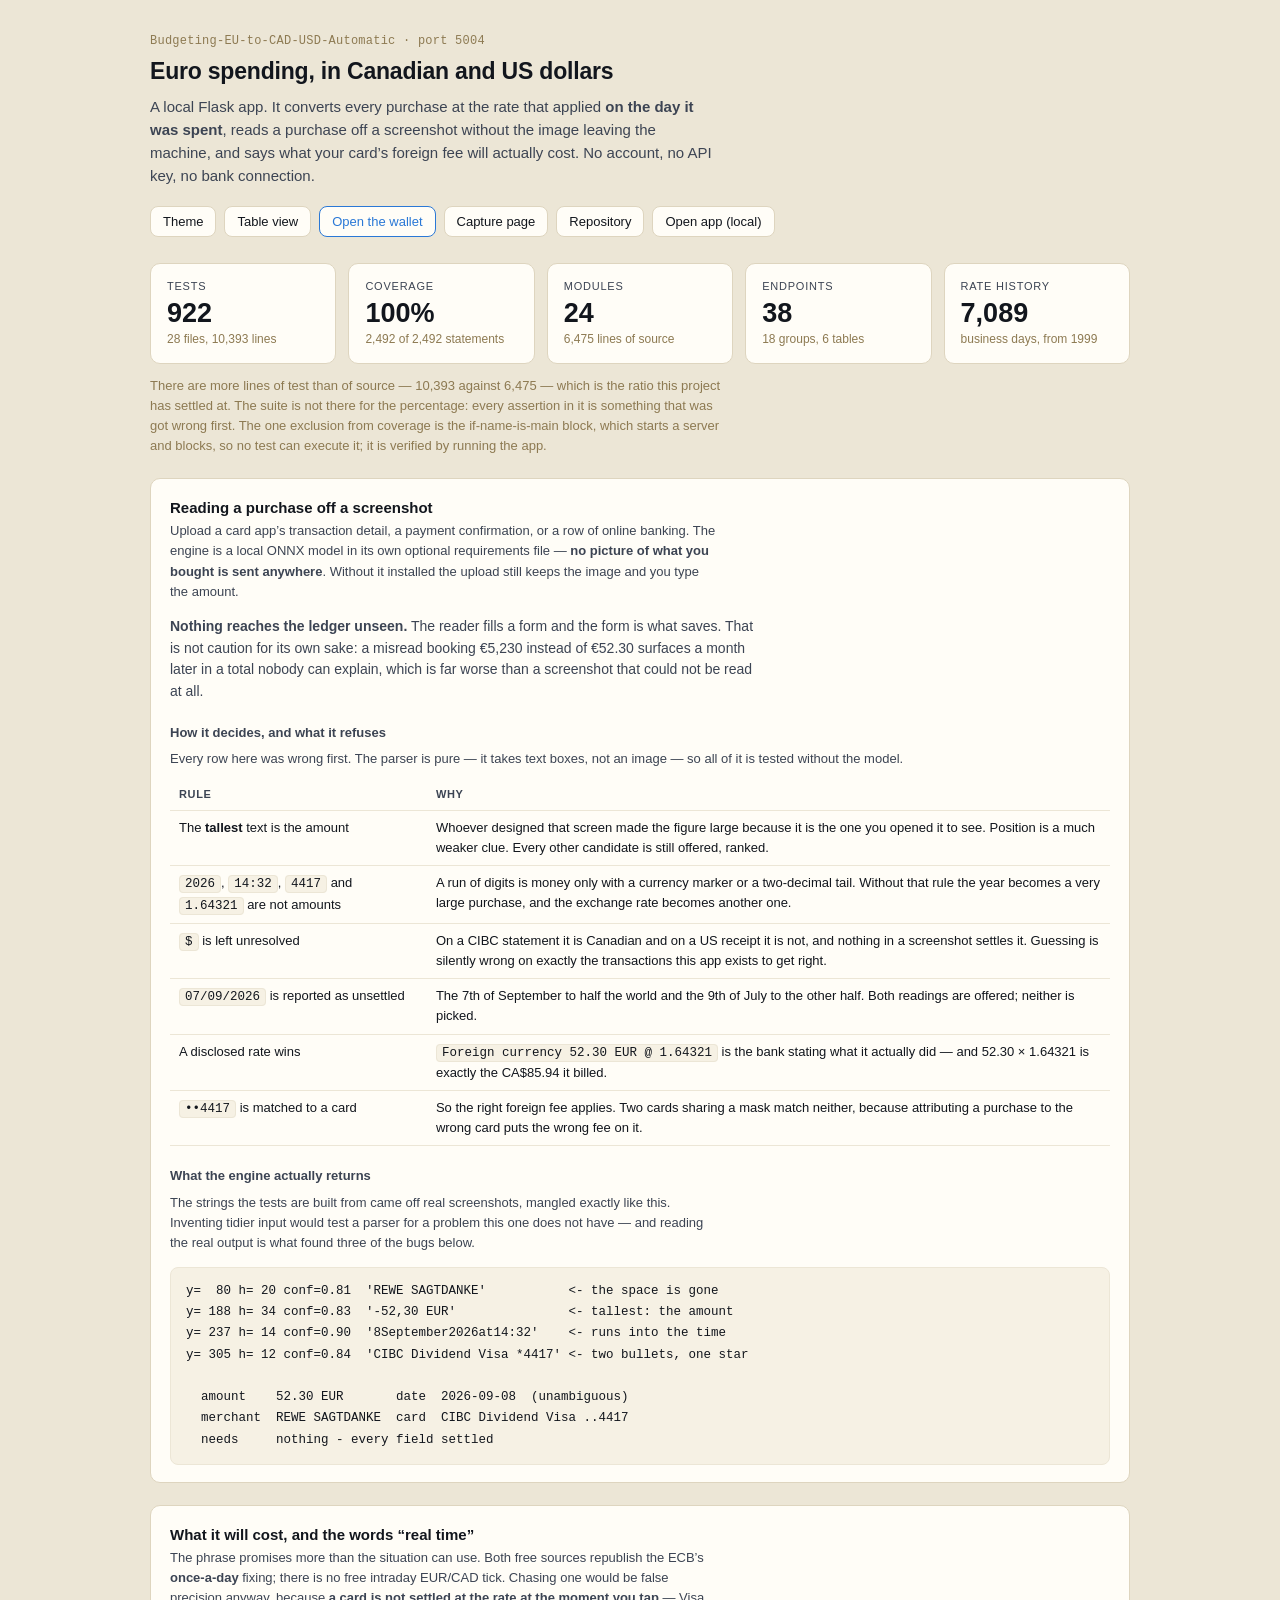
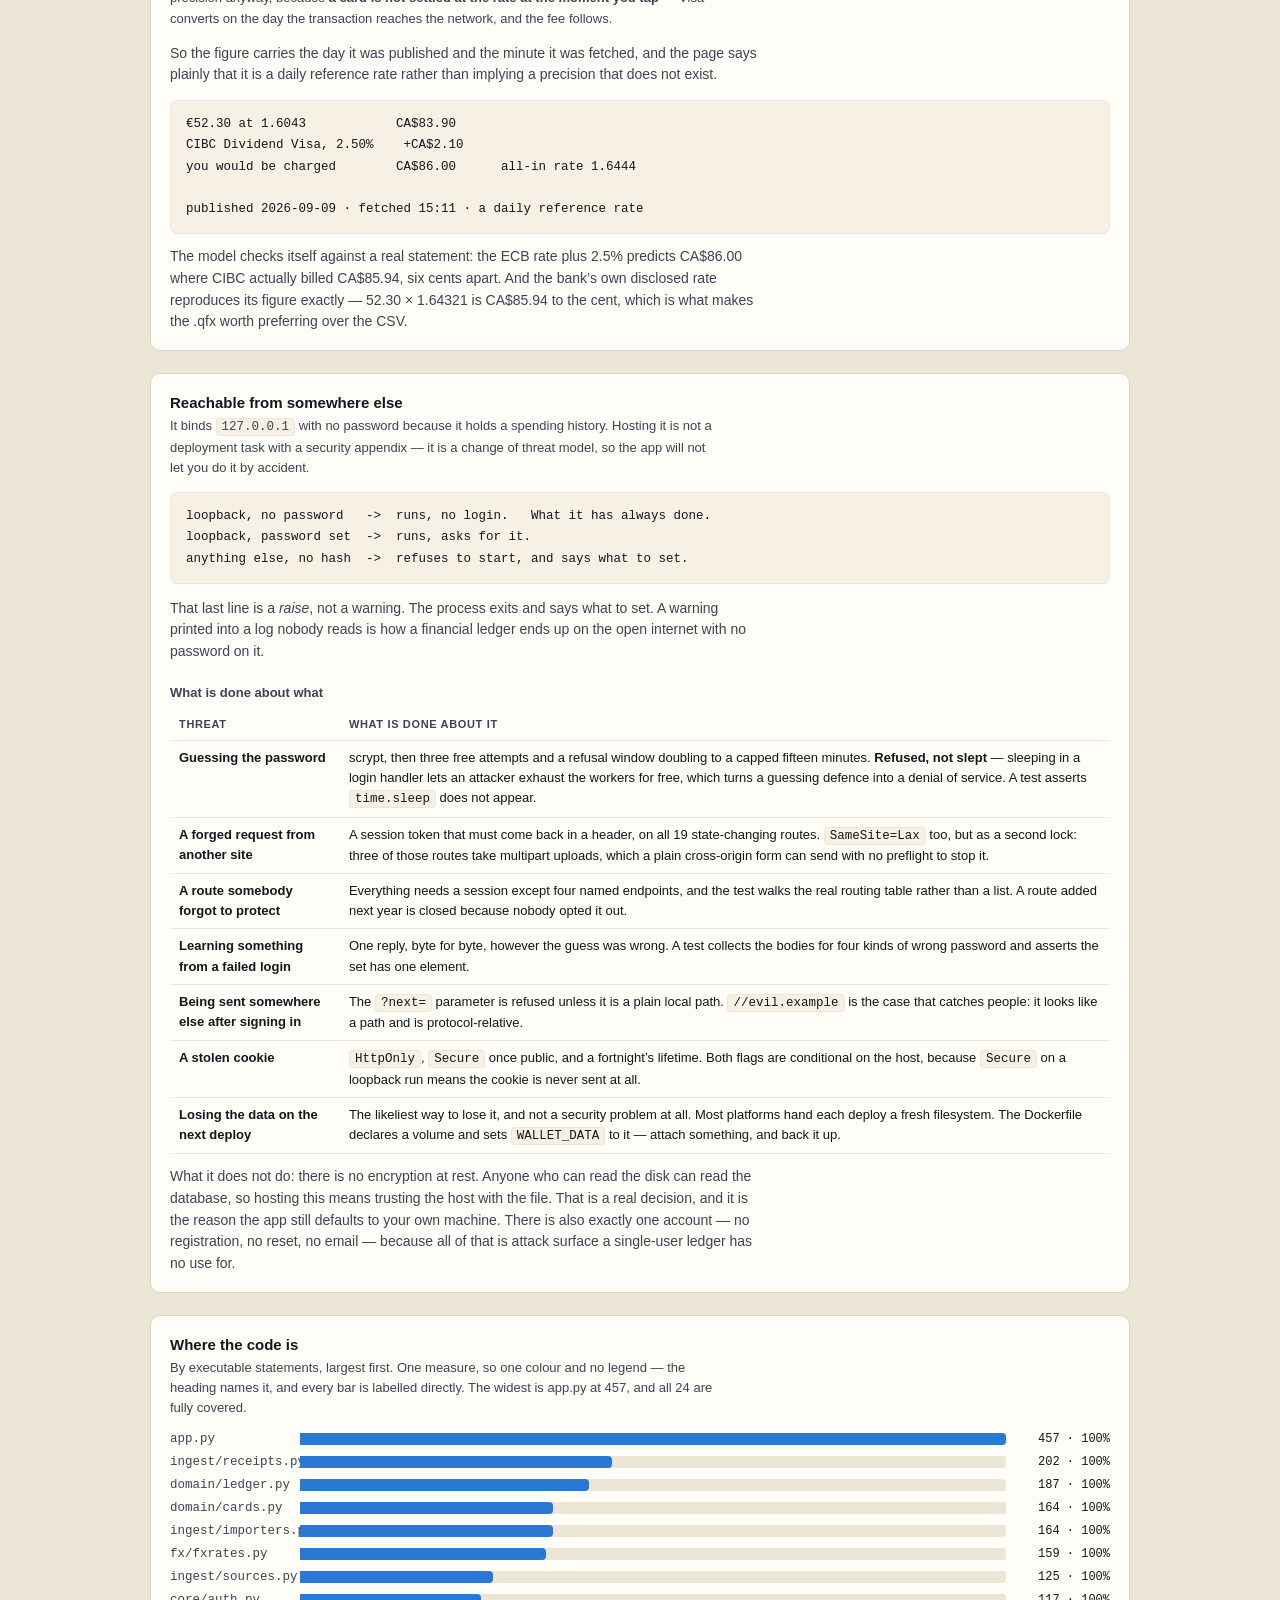
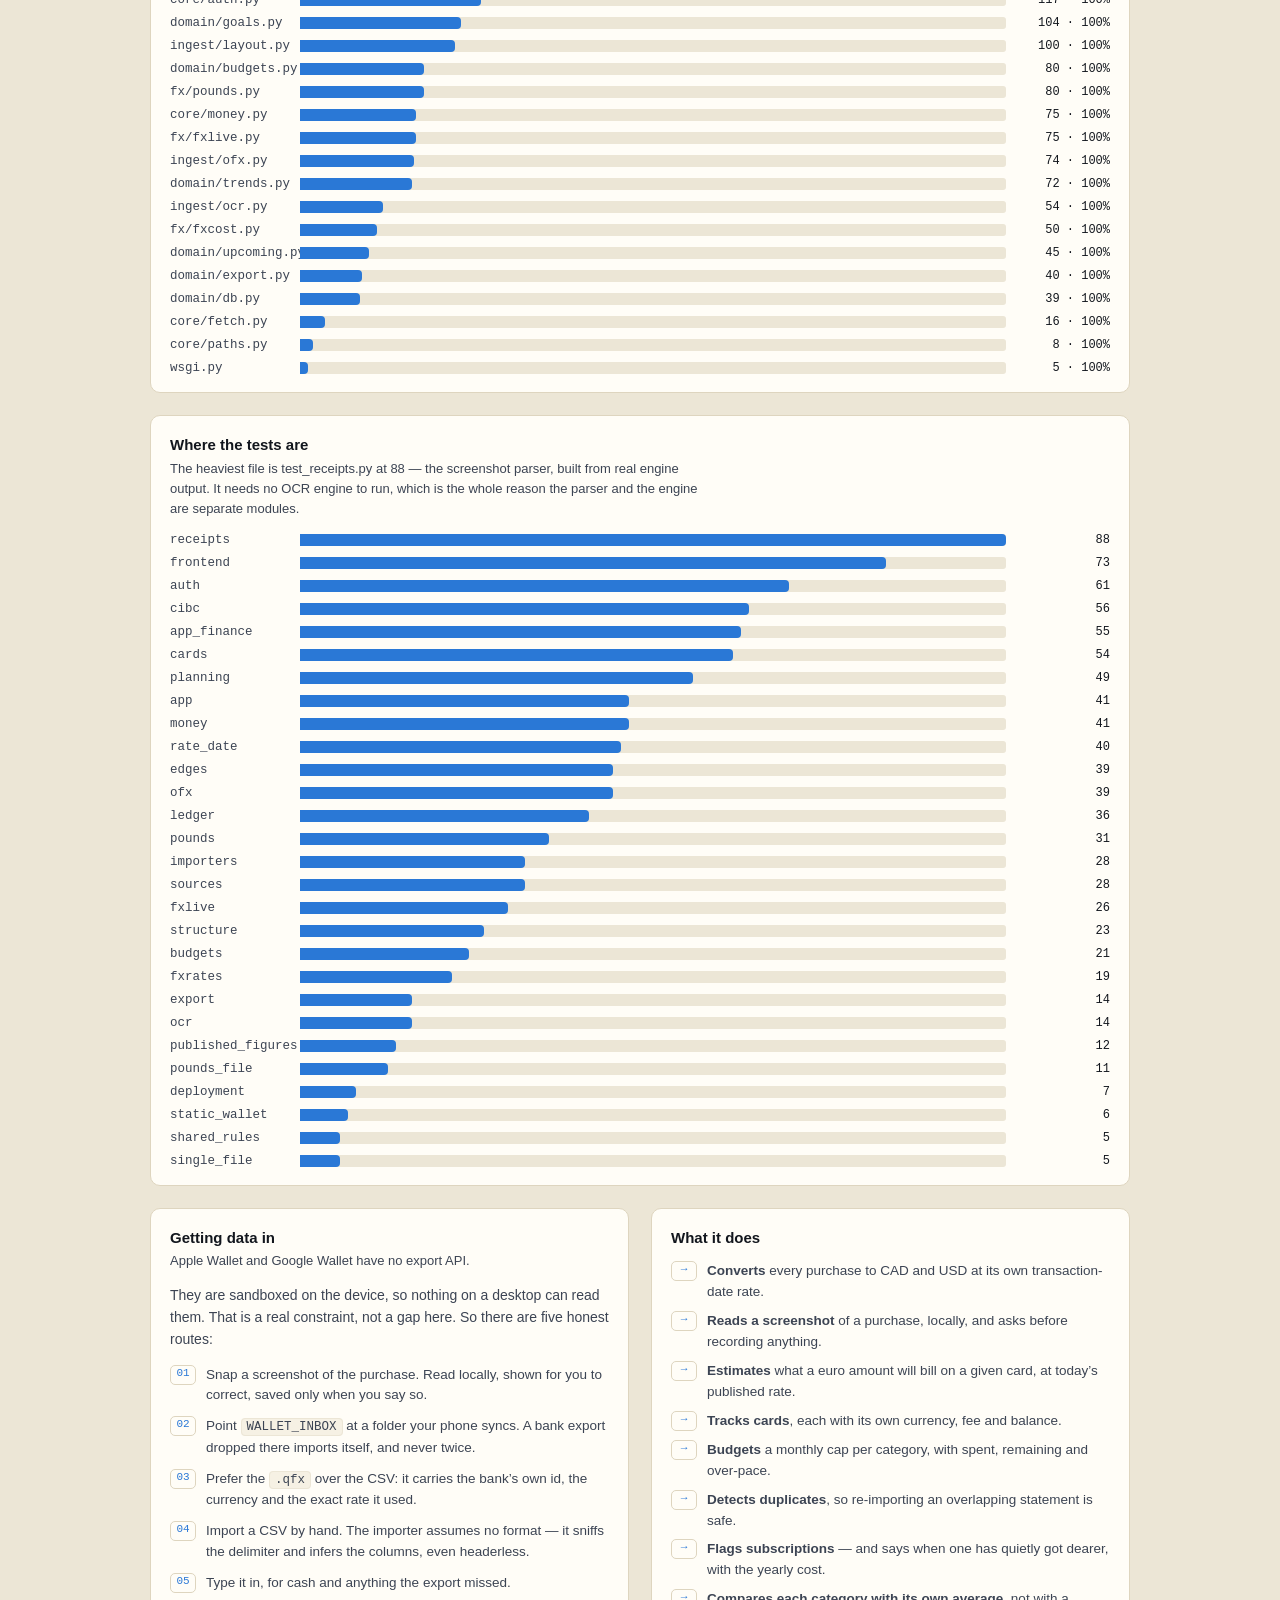
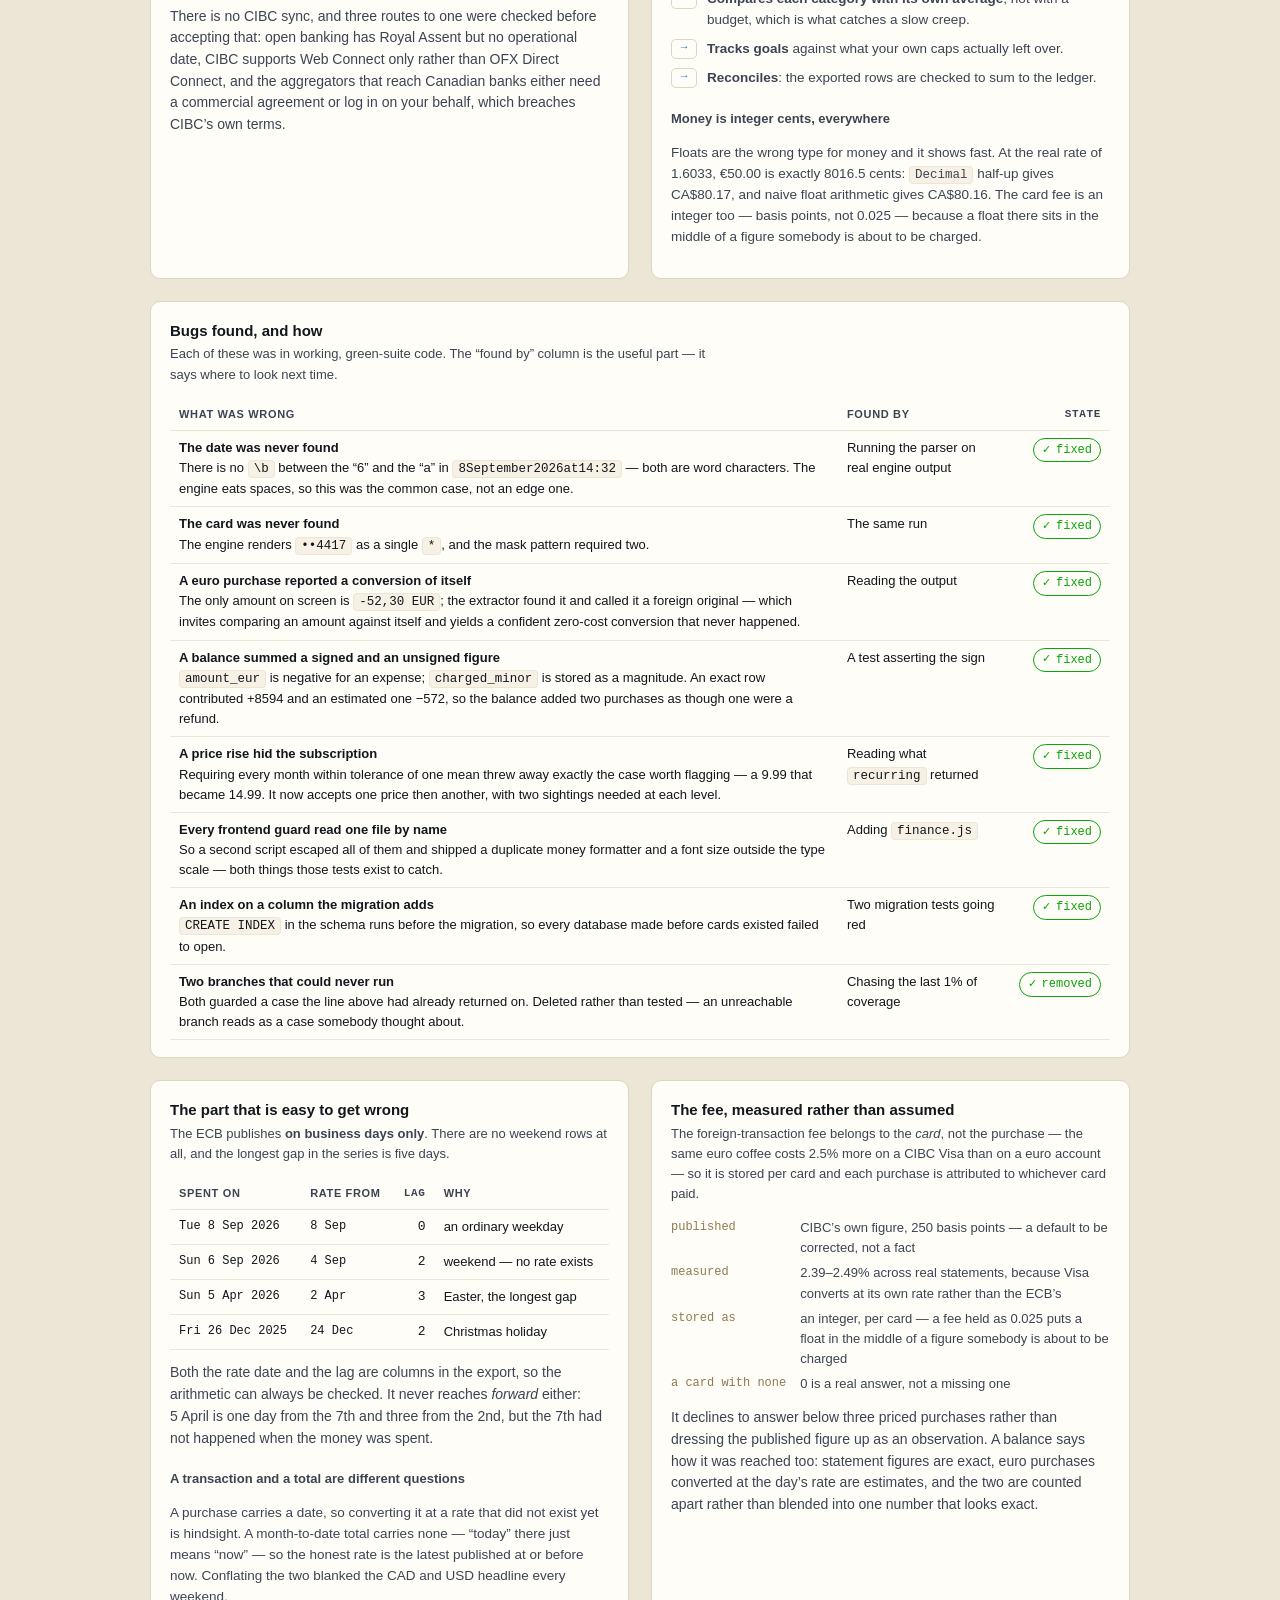
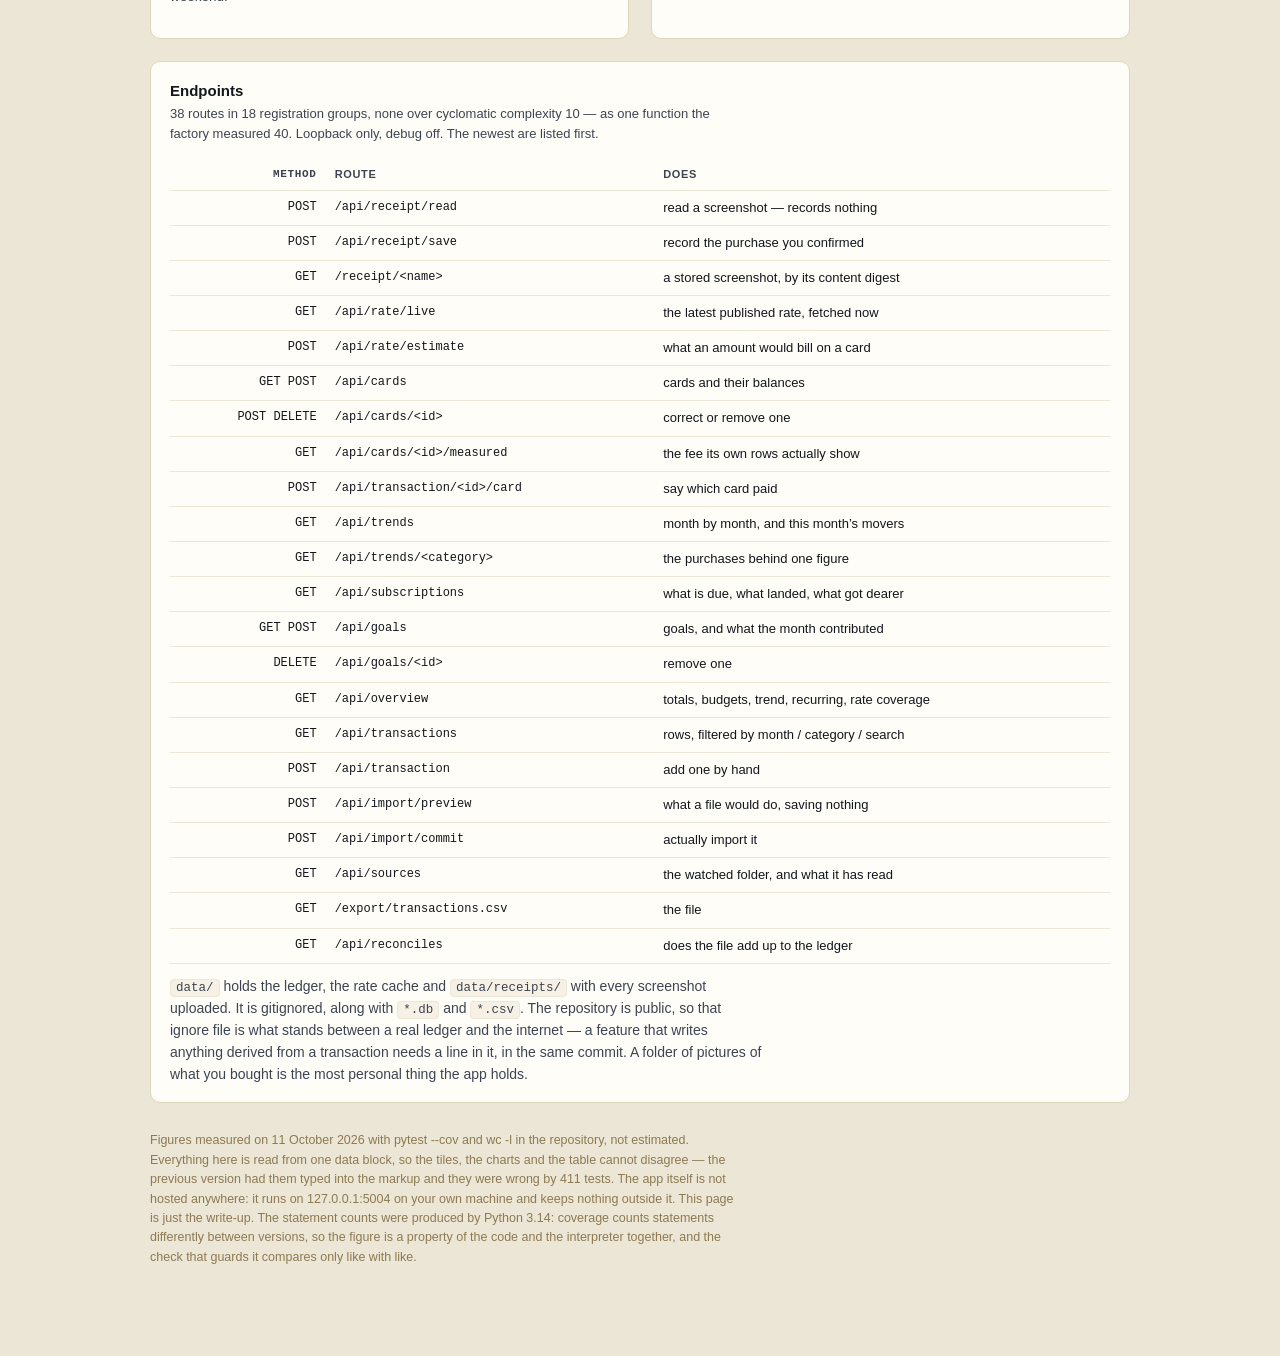
==== docs/index.html @ b5b906cc "review: ledger rate_note else instead of an unreachable elif; share the ECB zip helper A failed conv" ====
<!DOCTYPE html>
<html lang="en">
<head>
<meta charset="utf-8">
<meta name="viewport" content="width=device-width, initial-scale=1">
<title>Wallet — euro spending in CAD and USD — overview</title>
<meta name="description" content="A local Flask app that converts euro spending at the rate that applied on the day it was spent, reads a purchase off a screenshot without the image leaving the machine, and measures what a card's foreign transaction fee actually costs.">
<meta property="og:title" content="Wallet — euro spending in Canadian and US dollars">
<!-- No count in here. A figure typed into a meta tag is one nothing on the
     page derives, so it is the first thing to go stale -- this one named a
     test count the suite had passed twice over. -->
<meta property="og:description" content="Fully covered by tests. Reads a purchase off a screenshot locally, without the image leaving the machine, and never records one unseen.">
<meta property="og:type" content="website">
<style>
/* The warm surface this family of pages uses. The marks on top come from the
 * validated palette and were re-run against *this* surface, because contrast
 * only means anything against the colour the chart actually sits on:
 *
 *   series  #2a78d6  on #fffdf7   all five checks PASS (light)
 *   series  #3987e5  on #1a1a19   all five checks PASS (dark)
 *   good    #0ca30c  3.30:1
 *   warning #fab219  1.80:1  sub-3:1 BY DESIGN -> always icon + label
 *   crit    #d03b3b  4.72:1
 *
 * Run as a categorical set the status colours fail on #fab219, and are meant
 * to: status is not a categorical palette, and amber is legal only with a
 * glyph and a word beside it. Every use of it here has both.
 *
 * Dark is a selected set stepped for the dark surface, not an inversion. */
.viz-root {
  color-scheme: light;
  --plane:     #ece6d6;
  --surface:   #fffdf7;
  --ink:       #12161d;
  --ink-2:     #3c4453;
  --ink-muted: #8d7a52;
  --grid:      #ece6d6;
  --ring:      #ded5bf;
  --code-bg:   #f6f1e4;
  --series:    #2a78d6;
  --track:     #ece6d6;
  --good:      #0ca30c;
  --warning:   #fab219;
  --critical:  #d03b3b;
}
@media (prefers-color-scheme: dark) {
  :root:where(:not([data-theme="light"])) .viz-root {
    color-scheme: dark;
    --plane: #0d0d0d; --surface: #1a1a19;
    --ink: #ffffff; --ink-2: #c3c2b7; --ink-muted: #898781;
    --grid: #2c2c2a; --ring: #383835; --code-bg: #21201e;
    --series: #3987e5; --track: #2c2c2a;
  }
}
:root[data-theme="dark"] .viz-root {
  color-scheme: dark;
  --plane: #0d0d0d; --surface: #1a1a19;
  --ink: #ffffff; --ink-2: #c3c2b7; --ink-muted: #898781;
  --grid: #2c2c2a; --ring: #383835; --code-bg: #21201e;
  --series: #3987e5; --track: #2c2c2a;
}

* { box-sizing: border-box; }
html, body { margin: 0; }
.viz-root {
  --text: -apple-system, BlinkMacSystemFont, "Segoe UI", Helvetica, Arial, sans-serif;
  --mono: ui-monospace, SFMono-Regular, Menlo, monospace;
  padding: 34px 24px 44px;
  font: 15px/1.55 var(--text);
  background: var(--plane); color: var(--ink);
  min-height: 100vh;
}
main { max-width: 980px; margin: 0 auto; }

.crumb {
  margin: 0 0 6px; font: 400 12px var(--mono); color: var(--ink-muted);
  letter-spacing: .02em;
}
h1 { font-size: 23px; margin: 0 0 5px; letter-spacing: -0.2px; }
.lede { color: var(--ink-2); margin: 0; font-size: 15px; max-width: 68ch; }
.head { display: flex; justify-content: space-between; align-items: flex-start; gap: 18px; flex-wrap: wrap; }
.controls { display: flex; gap: 8px; flex-wrap: wrap; }
button, .btn {
  font: 400 13px var(--text); cursor: pointer; text-decoration: none;
  display: inline-block;
  background: var(--surface); color: var(--ink);
  border: 1px solid var(--ring); border-radius: 8px; padding: 7px 12px;
}
button:hover, .btn:hover { border-color: var(--ink-muted); }
button[aria-pressed="true"] { border-color: var(--series); color: var(--series); }
/* The one action here that works from this page. Border and text in the
   series colour rather than a filled block: that is the pairing the palette
   was validated for, and it is already this page's idiom for a button that
   is on. */
.btn.primary { border-color: var(--series); color: var(--series); }

/* ------------------------------------------------------------ stat tiles */
/* A bare stat tile is the one form that ships without a hover layer: there is
 * no plot to interrogate, just the figure and what it counts. */
.tiles { display: grid; grid-template-columns: repeat(auto-fit, minmax(156px, 1fr)); gap: 12px; margin: 26px 0 10px; }
.tile { background: var(--surface); border: 1px solid var(--ring); border-radius: 10px; padding: 14px 16px; }
.tile .k { display: block; color: var(--ink-2); font-size: 11px; text-transform: uppercase; letter-spacing: .07em; }
.tile .v { display: block; margin-top: 3px; font: 600 27px/1.12 var(--text); font-variant-numeric: tabular-nums; }
.tile .n { display: block; margin-top: 2px; color: var(--ink-muted); font-size: 12px; }

.note { color: var(--ink-muted); font-size: 13px; max-width: 80ch; margin: 12px 0 0; }

/* ---------------------------------------------------------------- panels */
.panel { background: var(--surface); border: 1px solid var(--ring); border-radius: 10px; padding: 17px 19px; margin-top: 22px; }
.panel h2 { margin: 0 0 2px; font-size: 15px; }
.panel h3 { margin: 20px 0 6px; font-size: 13px; color: var(--ink-2); }
.panel .sub { margin: 0 0 14px; color: var(--ink-2); font-size: 13px; max-width: 76ch; }
.panel p { font-size: 14px; color: var(--ink-2); max-width: 76ch; }
.split { display: grid; grid-template-columns: repeat(auto-fit, minmax(330px, 1fr)); gap: 22px; }

/* Thin marks on a recessive track, 4px rounding on the data end only so the
 * mark stays anchored flat to the baseline it grows from. */
.bars { display: grid; gap: 9px; }
.bar { display: grid; grid-template-columns: 118px 1fr 92px; gap: 12px; align-items: center; }
.bar .lab { font: 400 12.5px var(--mono); color: var(--ink-2); }
.bar .rail { position: relative; height: 12px; background: var(--track); border-radius: 3px; }
.bar .fill { position: absolute; inset: 0 auto 0 0; background: var(--series); border-radius: 0 4px 4px 0; }
.bar .val { text-align: right; font: 500 12px var(--mono); font-variant-numeric: tabular-nums; color: var(--ink); }
.bar:hover .rail { outline: 2px solid var(--ring); outline-offset: 2px; }

/* ----------------------------------------------------------------- table */
table { width: 100%; border-collapse: collapse; }
caption { text-align: left; color: var(--ink-2); font-size: 13px; padding-bottom: 10px; }
th, td { text-align: left; padding: 7px 9px; border-bottom: 1px solid var(--grid); font-size: 13px; vertical-align: top; }
th { color: var(--ink-2); font-size: 11px; text-transform: uppercase; letter-spacing: .06em; }
td.num, th.num { text-align: right; font-family: var(--mono); font-variant-numeric: tabular-nums; }
td.mono { font-family: var(--mono); font-size: 12px; }
tr.total td { border-bottom: none; font-weight: 600; }
[hidden] { display: none !important; }

code { font-family: var(--mono); font-size: 12.5px; background: var(--code-bg); border: 1px solid var(--grid); border-radius: 4px; padding: 1px 5px; }
pre {
  background: var(--code-bg); border: 1px solid var(--grid); border-radius: 8px;
  padding: 13px 15px; overflow-x: auto;
  font: 12.5px/1.7 var(--mono); color: var(--ink); margin: 12px 0 0;
}

/* Numbered steps, reused from the previous version of this page. */
.flow { list-style: none; margin: 12px 0 0; padding: 0; display: grid; gap: 10px; }
.flow li { display: grid; grid-template-columns: 26px 1fr; gap: 10px; font-size: 13.5px; color: var(--ink-2); }
.step {
  font: 500 11px var(--mono); color: var(--series);
  border: 1px solid var(--ring); border-radius: 5px;
  text-align: center; padding: 1px 0; height: 20px;
}

/* Status. Never colour alone: each carries a glyph and a word, which is what
 * makes the sub-3:1 amber legal. */
.flag { display: inline-flex; align-items: center; gap: 5px; font-size: 12px;
        padding: 2px 8px; border: 1px solid var(--ring); border-radius: 999px;
        white-space: nowrap; }
.flag .g { font-family: var(--mono); font-size: 11px; }
.flag.good { color: var(--good); border-color: var(--good); }
.flag.warn { color: var(--warning); border-color: var(--warning); }
.flag.crit { color: var(--critical); border-color: var(--critical); }

.kv { display: grid; grid-template-columns: auto 1fr; gap: 5px 14px; font-size: 13px; margin-top: 10px; }
.kv dt { color: var(--ink-muted); font-family: var(--mono); font-size: 12px; white-space: nowrap; }
.kv dd { margin: 0; color: var(--ink-2); }

footer { margin-top: 28px; color: var(--ink-muted); font-size: 12.5px; max-width: 84ch; }
</style>
</head>

<body class="viz-root" data-palette="#2a78d6">
<main>

<div class="head">
  <div>
    <p class="crumb">Budgeting-EU-to-CAD-USD-Automatic &middot; port 5004</p>
    <h1>Euro spending, in Canadian and US dollars</h1>
    <p class="lede">
      A local Flask app. It converts every purchase at the rate that applied
      <strong>on the day it was spent</strong>, reads a purchase off a
      screenshot without the image leaving the machine, and says what your
      card&rsquo;s foreign fee will actually cost. No account, no API key, no
      bank connection.
    </p>
  </div>
  <div class="controls">
    <button id="themeBtn" type="button">Theme</button>
    <button id="tableBtn" type="button" aria-pressed="false">Table view</button>
    <!-- First, and the only one of the three that works from here: the
         capture page is a static file beside this one, so it opens on a
         phone with nothing installed and nothing running. -->
    <a class="btn primary" href="app/"
       title="The wallet itself, converting in the browser">Open the wallet</a>
    <a class="btn" href="capture/"
       title="Photograph a purchase and record it, in the browser">Capture page</a>
    <a class="btn" href="https://github.com/luke-zhang-cs-py/Budgeting-EU-to-CAD-USD-Automatic">Repository</a>
    <a class="btn" id="localBtn" href="http://127.0.0.1:5004/"
       title="Only works on a machine that is running the app">Open app (local)</a>
  </div>
</div>

<!-- Filled from DATA below. Typed into the markup, these went stale the
     moment a test count moved: this page read 288 tests and 834 statements
     while the suite had 699 and 2,195. -->
<section class="tiles" id="tiles" aria-label="Headline figures"></section>
<p class="note" id="tilesNote"></p>

<!-- ===================================================== the screenshot -->
<section class="panel">
  <h2>Reading a purchase off a screenshot</h2>
  <p class="sub">
    Upload a card app&rsquo;s transaction detail, a payment confirmation, or a
    row of online banking. The engine is a local ONNX model in its own
    optional requirements file &mdash; <strong>no picture of what you bought
    is sent anywhere</strong>. Without it installed the upload still keeps the
    image and you type the amount.
  </p>

  <p>
    <strong>Nothing reaches the ledger unseen.</strong> The reader fills a
    form and the form is what saves. That is not caution for its own sake: a
    misread booking &euro;5,230 instead of &euro;52.30 surfaces a month later
    in a total nobody can explain, which is far worse than a screenshot that
    could not be read at all.
  </p>

  <h3>How it decides, and what it refuses</h3>
  <table>
    <caption>Every row here was wrong first. The parser is pure &mdash; it
      takes text boxes, not an image &mdash; so all of it is tested without
      the model.</caption>
    <thead><tr><th>Rule</th><th>Why</th></tr></thead>
    <tbody id="rulesBody"></tbody>
  </table>

  <h3>What the engine actually returns</h3>
  <p class="sub">
    The strings the tests are built from came off real screenshots, mangled
    exactly like this. Inventing tidier input would test a parser for a
    problem this one does not have &mdash; and reading the real output is
    what found three of the bugs below.
  </p>
  <pre id="ocrSample"></pre>
</section>

<!-- ========================================================== the rate -->
<section class="panel">
  <h2>What it will cost, and the words &ldquo;real time&rdquo;</h2>
  <p class="sub">
    The phrase promises more than the situation can use. Both free sources
    republish the ECB&rsquo;s <strong>once-a-day</strong> fixing; there is no
    free intraday EUR/CAD tick. Chasing one would be false precision anyway,
    because <strong>a card is not settled at the rate at the moment you
    tap</strong> &mdash; Visa converts on the day the transaction reaches the
    network, and the fee follows.
  </p>
  <p>
    So the figure carries the day it was published and the minute it was
    fetched, and the page says plainly that it is a daily reference rate
    rather than implying a precision that does not exist.
  </p>
  <pre id="estimateSample"></pre>
  <p class="note" id="validationNote"></p>
</section>

<!-- ======================================================= being hosted -->
<section class="panel">
  <h2>Reachable from somewhere else</h2>
  <p class="sub">
    It binds <code>127.0.0.1</code> with no password because it holds a
    spending history. Hosting it is not a deployment task with a security
    appendix &mdash; it is a change of threat model, so the app will not let
    you do it by accident.
  </p>
  <pre id="gateSample"></pre>
  <p>
    That last line is a <em>raise</em>, not a warning. The process exits and
    says what to set. A warning printed into a log nobody reads is how a
    financial ledger ends up on the open internet with no password on it.
  </p>

  <h3>What is done about what</h3>
  <table>
    <thead><tr><th>Threat</th><th>What is done about it</th></tr></thead>
    <tbody id="threatBody"></tbody>
  </table>

  <p class="note" id="restNote"></p>
</section>

<!-- ======================================================== the modules -->
<section class="panel" id="modulePanel">
  <h2>Where the code is</h2>
  <p class="sub" id="moduleSub"></p>
  <div class="bars" id="moduleBars"></div>
</section>

<section class="panel" id="testPanel">
  <h2>Where the tests are</h2>
  <p class="sub" id="testSub"></p>
  <div class="bars" id="testBars"></div>
</section>

<section class="panel" id="tablePanel" hidden>
  <h2>The same figures as a table</h2>
  <table>
    <caption>Every module with its size, statements, coverage and
      responsibility.</caption>
    <thead>
      <tr>
        <th scope="col">Module</th><th scope="col" class="num">Lines</th>
        <th scope="col" class="num">Statements</th>
        <th scope="col" class="num">Cover</th>
        <th scope="col">Responsibility</th>
      </tr>
    </thead>
    <tbody id="tableBody"></tbody>
  </table>
</section>

<!-- ======================================================= how it runs -->
<div class="split">
  <section class="panel">
    <h2>Getting data in</h2>
    <p class="sub">Apple Wallet and Google Wallet have no export API.</p>
    <p>
      They are sandboxed on the device, so nothing on a desktop can read them.
      That is a real constraint, not a gap here. So there are five honest
      routes:
    </p>
    <ol class="flow" id="routesIn"></ol>
    <p class="note" id="cibcNote"></p>
  </section>

  <section class="panel">
    <h2>What it does</h2>
    <ul class="flow" id="doesList" style="gap:8px"></ul>
    <h3>Money is integer cents, everywhere</h3>
    <p style="font-size:13.5px">
      Floats are the wrong type for money and it shows fast. At the real rate
      of 1.6033, &euro;50.00 is exactly 8016.5 cents: <code>Decimal</code>
      half-up gives CA$80.17, and naive float arithmetic gives CA$80.16. The
      card fee is an integer too &mdash; basis points, not 0.025 &mdash;
      because a float there sits in the middle of a figure somebody is about
      to be charged.
    </p>
  </section>
</div>

<!-- ============================================================= bugs -->
<section class="panel">
  <h2>Bugs found, and how</h2>
  <p class="sub">
    Each of these was in working, green-suite code. The &ldquo;found by&rdquo;
    column is the useful part &mdash; it says where to look next time.
  </p>
  <table>
    <thead><tr><th>What was wrong</th><th>Found by</th><th class="num">State</th></tr></thead>
    <tbody id="bugBody"></tbody>
  </table>
</section>

<div class="split">
  <section class="panel">
    <h2>The part that is easy to get wrong</h2>
    <p class="sub">
      The ECB publishes <strong>on business days only</strong>. There are no
      weekend rows at all, and the longest gap in the series is five days.
    </p>
    <table>
      <thead><tr><th>Spent on</th><th>Rate from</th><th class="num">Lag</th><th>Why</th></tr></thead>
      <tbody id="gapBody"></tbody>
    </table>
    <p class="note">
      Both the rate date and the lag are columns in the export, so the
      arithmetic can always be checked. It never reaches <em>forward</em>
      either: 5&nbsp;April is one day from the 7th and three from the 2nd, but
      the 7th had not happened when the money was spent.
    </p>
    <h3>A transaction and a total are different questions</h3>
    <p style="font-size:13.5px">
      A purchase carries a date, so converting it at a rate that did not exist
      yet is hindsight. A month-to-date total carries none &mdash;
      &ldquo;today&rdquo; there just means &ldquo;now&rdquo; &mdash; so the
      honest rate is the latest published at or before now. Conflating the two
      blanked the CAD and USD headline every weekend.
    </p>
  </section>

  <section class="panel">
    <h2>The fee, measured rather than assumed</h2>
    <p class="sub">
      The foreign-transaction fee belongs to the <em>card</em>, not the
      purchase &mdash; the same euro coffee costs 2.5% more on a CIBC Visa
      than on a euro account &mdash; so it is stored per card and each
      purchase is attributed to whichever card paid.
    </p>
    <dl class="kv" id="feeKv"></dl>
    <p class="note">
      It declines to answer below three priced purchases rather than dressing
      the published figure up as an observation. A balance says how it was
      reached too: statement figures are exact, euro purchases converted at
      the day&rsquo;s rate are estimates, and the two are counted apart rather
      than blended into one number that looks exact.
    </p>
  </section>
</div>

<!-- ======================================================== endpoints -->
<section class="panel">
  <h2>Endpoints</h2>
  <p class="sub" id="routeSub"></p>
  <table>
    <thead><tr><th class="num">Method</th><th>Route</th><th>Does</th></tr></thead>
    <tbody id="routeBody"></tbody>
  </table>
  <p class="note">
    <code>data/</code> holds the ledger, the rate cache and
    <code>data/receipts/</code> with every screenshot uploaded. It is
    gitignored, along with <code>*.db</code> and <code>*.csv</code>. The
    repository is public, so that ignore file is what stands between a real
    ledger and the internet &mdash; a feature that writes anything derived
    from a transaction needs a line in it, in the same commit. A folder of
    pictures of what you bought is the most personal thing the app holds.
  </p>
</section>

<footer>
  <p id="footNote"></p>
</footer>

</main>

<script>
'use strict';

/* Every number on this page is read from here, so the tiles, the charts and
 * the table cannot drift apart. The previous version had its headline figures
 * typed into the markup, and by the time anybody looked they were wrong by
 * 411 tests and 1,361 statements.
 *
 * Measured 9 September 2026 with `pytest -q --cov=. --cov-report=term` and
 * `wc -l` in the repository. Not estimated. */

var MODULES = [
  { name: 'app.py',              lines: 951, stmts: 457, missed:  0, does: 'the web front end; 37 routes in 18 small groups' },
  { name: 'ingest/receipts.py',  lines: 482, stmts: 202, missed:  0, does: 'turns OCR text boxes into a purchase — pure, no engine' },
  { name: 'domain/ledger.py',    lines: 469, stmts: 187, missed:  0, does: 'transactions, the duplicate rule, recurring detection' },
  { name: 'domain/cards.py',     lines: 406, stmts: 164, missed:  0, does: 'cards, their fees in basis points, and their balances' },
  { name: 'ingest/importers.py', lines: 386, stmts: 164, missed:  0, does: 'reads a statement in whatever shape it arrives' },
  { name: 'fx/fxrates.py',       lines: 331, stmts: 159, missed:  0, does: 'ECB history, cached; the business-day lookback' },
  { name: 'ingest/sources.py',   lines: 303, stmts: 125, missed:  0, does: 'the watched folder, and what it has already read' },
  { name: 'core/auth.py',        lines: 364, stmts: 117, missed:  0, does: 'the password, the session, the CSRF token, the headers' },
  { name: 'domain/goals.py',     lines: 235, stmts: 104, missed:  0, does: 'goals, derived from what the caps left over' },
  { name: 'ingest/layout.py',    lines: 266, stmts: 100, missed:  0, does: 'works out which column of a CSV is which' },
  { name: 'domain/budgets.py',   lines: 210, stmts:  80, missed:  0, does: 'a monthly cap per category, and pace against it' },
  { name: 'fx/pounds.py',        lines: 248, stmts:  80, missed:  0, does: 'CAD into GBP across two euro legs, against a £1,000 cap' },
  { name: 'core/money.py',       lines: 207, stmts:  75, missed:  0, does: 'integer cents; the one parser and the one formatter' },
  { name: 'fx/fxlive.py',        lines: 173, stmts:  75, missed:  0, does: 'the latest published rate, fetched on demand' },
  { name: 'ingest/ofx.py',       lines: 212, stmts:  74, missed:  0, does: 'OFX/QFX, both dialects — the bank’s own rate' },
  { name: 'domain/trends.py',    lines: 201, stmts:  72, missed:  0, does: 'each category against its own average, with drilldown' },
  { name: 'ingest/ocr.py',       lines: 152, stmts:  54, missed:  0, does: 'image to text boxes; the optional engine sits behind it' },
  { name: 'fx/fxcost.py',        lines: 186, stmts:  50, missed:  0, does: 'what a conversion cost, and what the next will cost' },
  { name: 'domain/upcoming.py',  lines: 160, stmts:  45, missed:  0, does: 'subscriptions: due, landed, lapsed, and price rises' },
  { name: 'domain/export.py',    lines: 133, stmts:  40, missed:  0, does: 'the CSV, and whether it adds up to the ledger' },
  { name: 'domain/db.py',        lines: 265, stmts:  39, missed:  0, does: 'six tables, and the additive migration' },
  { name: 'core/fetch.py',       lines:  52, stmts:  16, missed:  0, does: 'one way to get bytes: urllib, then curl' },
  { name: 'core/paths.py',       lines:  43, stmts:   8, missed:  0, does: 'where the data lives — one decision, one place' },
  { name: 'wsgi.py',             lines:  40, stmts:   5, missed:  0, does: 'the entry point a real server uses; not the dev one' }
];

var TESTS = [
  { file: 'test_receipts.py',          n: 88, of: 'the screenshot parser, built from real engine output' },
  { file: 'test_frontend.py',          n: 73, of: 'escaping, dead ids and the type scale, over both bundles' },
  { file: 'test_auth.py',              n: 61, of: 'the refusals: no password, no token, no session' },
  { file: 'test_cibc.py',              n: 56, of: 'the headerless CIBC exports, all three layouts' },
  { file: 'test_app_finance.py',       n: 55, of: 'routes for screenshots, rates, cards and planning' },
  { file: 'test_cards.py',             n: 54, of: 'fees, balances, and the exact-vs-estimated split' },
  { file: 'test_planning.py',          n: 49, of: 'trends, subscriptions and goals' },
  { file: 'test_app.py',               n: 41, of: 'the original HTTP surface' },
  { file: 'test_money.py',             n: 41, of: 'both decimal conventions, and never a silent zero' },
  { file: 'test_rate_date.py',         n: 40, of: 'weekends, Easter, Christmas, and the lookback' },
  { file: 'test_edges.py',             n: 39, of: 'the network ladder and malformed rate files' },
  { file: 'test_ofx.py',               n: 39, of: 'both OFX dialects and the disclosed rate' },
  { file: 'test_ledger.py',            n: 36, of: 'the duplicate rule and recurring detection' },
  { file: 'test_pounds.py',            n: 31, of: 'the cross rate and the markup, in both languages, one fixture' },
  { file: 'test_importers.py',         n: 28, of: 'statements in whatever shape they arrive' },
  { file: 'test_sources.py',           n: 28, of: 'the watched folder, and never importing twice' },
  { file: 'test_fxlive.py',            n: 26, of: 'two rate sources, and refusing an implausible one' },
  { file: 'test_structure.py',         n: 23, of: 'the smells, guarded structurally' },
  { file: 'test_budgets.py',           n: 21, of: 'caps, pace and the month boundary' },
  { file: 'test_fxrates.py',           n: 19, of: 'the ECB history and its cache' },
  { file: 'test_export.py',            n: 14, of: 'the file, and whether it reconciles' },
  { file: 'test_ocr.py',               n: 14, of: 'the engine wrapper, and life without it' },
  { file: 'test_published_figures.py', n: 12, of: 'the numbers on this page, against the measurement' },
  { file: 'test_pounds_file.py',       n: 11, of: 'the pound wallet as one file, opened from disk, limit and all' },
  { file: 'test_deployment.py',        n:  7, of: 'that the two host configs agree with the Dockerfile and the app' },
  { file: 'test_static_wallet.py',     n:  6, of: 'the rate lookup in both languages, and the file between them' },
  { file: 'test_shared_rules.py',      n:  5, of: 'the parser in both languages, against one shared fixture' },
  { file: 'test_single_file.py',       n:  5, of: 'the standalone build: one file, opened from disk, no network' }
];

/* Authored prose with intentional markup, kept out of esc() deliberately --
 * see drawRules and drawBugs, which say so. Nothing here comes from a user. */
var RULES = [
  ['The <b>tallest</b> text is the amount',
   'Whoever designed that screen made the figure large because it is the one you opened it to see. Position is a much weaker clue. Every other candidate is still offered, ranked.'],
  ['<code>2026</code>, <code>14:32</code>, <code>4417</code> and <code>1.64321</code> are not amounts',
   'A run of digits is money only with a currency marker or a two-decimal tail. Without that rule the year becomes a very large purchase, and the exchange rate becomes another one.'],
  ['<code>$</code> is left unresolved',
   'On a CIBC statement it is Canadian and on a US receipt it is not, and nothing in a screenshot settles it. Guessing is silently wrong on exactly the transactions this app exists to get right.'],
  ['<code>07/09/2026</code> is reported as unsettled',
   'The 7th of September to half the world and the 9th of July to the other half. Both readings are offered; neither is picked.'],
  ['A disclosed rate wins',
   '<code>Foreign currency 52.30 EUR @ 1.64321</code> is the bank stating what it actually did &mdash; and 52.30 &times; 1.64321 is exactly the CA$85.94 it billed.'],
  ['<code>&bull;&bull;4417</code> is matched to a card',
   'So the right foreign fee applies. Two cards sharing a mask match neither, because attributing a purchase to the wrong card puts the wrong fee on it.']
];

var BUGS = [
  ['The date was never found',
   'There is no <code>\\b</code> between the &ldquo;6&rdquo; and the &ldquo;a&rdquo; in <code>8September2026at14:32</code> &mdash; both are word characters. The engine eats spaces, so this was the common case, not an edge one.',
   'Running the parser on real engine output', 'fixed'],
  ['The card was never found',
   'The engine renders <code>&bull;&bull;4417</code> as a single <code>*</code>, and the mask pattern required two.',
   'The same run', 'fixed'],
  ['A euro purchase reported a conversion of itself',
   'The only amount on screen is <code>-52,30 EUR</code>; the extractor found it and called it a foreign original &mdash; which invites comparing an amount against itself and yields a confident zero-cost conversion that never happened.',
   'Reading the output', 'fixed'],
  ['A balance summed a signed and an unsigned figure',
   '<code>amount_eur</code> is negative for an expense; <code>charged_minor</code> is stored as a magnitude. An exact row contributed +8594 and an estimated one &minus;572, so the balance added two purchases as though one were a refund.',
   'A test asserting the sign', 'fixed'],
  ['A price rise hid the subscription',
   'Requiring every month within tolerance of one mean threw away exactly the case worth flagging &mdash; a 9.99 that became 14.99. It now accepts one price then another, with two sightings needed at each level.',
   'Reading what <code>recurring</code> returned', 'fixed'],
  ['Every frontend guard read one file by name',
   'So a second script escaped all of them and shipped a duplicate money formatter and a font size outside the type scale &mdash; both things those tests exist to catch.',
   'Adding <code>finance.js</code>', 'fixed'],
  ['An index on a column the migration adds',
   '<code>CREATE INDEX</code> in the schema runs before the migration, so every database made before cards existed failed to open.',
   'Two migration tests going red', 'fixed'],
  ['Two branches that could never run',
   'Both guarded a case the line above had already returned on. Deleted rather than tested &mdash; an unreachable branch reads as a case somebody thought about.',
   'Chasing the last 1% of coverage', 'removed']
];

var GAPS = [
  ['Tue 8 Sep 2026', '8 Sep', 0, 'an ordinary weekday'],
  ['Sun 6 Sep 2026', '4 Sep', 2, 'weekend — no rate exists'],
  ['Sun 5 Apr 2026', '2 Apr', 3, 'Easter, the longest gap'],
  ['Fri 26 Dec 2025', '24 Dec', 2, 'Christmas holiday']
];

var ROUTES_IN = [
  'Snap a screenshot of the purchase. Read locally, shown for you to correct, saved only when you say so.',
  'Point <code>WALLET_INBOX</code> at a folder your phone syncs. A bank export dropped there imports itself, and never twice.',
  'Prefer the <code>.qfx</code> over the CSV: it carries the bank&rsquo;s own id, the currency and the exact rate it used.',
  'Import a CSV by hand. The importer assumes no format &mdash; it sniffs the delimiter and infers the columns, even headerless.',
  'Type it in, for cash and anything the export missed.'
];

var DOES = [
  '<strong>Converts</strong> every purchase to CAD and USD at its own transaction-date rate.',
  '<strong>Reads a screenshot</strong> of a purchase, locally, and asks before recording anything.',
  '<strong>Estimates</strong> what a euro amount will bill on a given card, at today&rsquo;s published rate.',
  '<strong>Tracks cards</strong>, each with its own currency, fee and balance.',
  '<strong>Budgets</strong> a monthly cap per category, with spent, remaining and over-pace.',
  '<strong>Detects duplicates</strong>, so re-importing an overlapping statement is safe.',
  '<strong>Flags subscriptions</strong> &mdash; and says when one has quietly got dearer, with the yearly cost.',
  '<strong>Compares each category with its own average</strong>, not with a budget, which is what catches a slow creep.',
  '<strong>Tracks goals</strong> against what your own caps actually left over.',
  '<strong>Reconciles</strong>: the exported rows are checked to sum to the ledger.'
];

var ROUTES = [
  ['POST', '/api/receipt/read', 'read a screenshot — records nothing'],
  ['POST', '/api/receipt/save', 'record the purchase you confirmed'],
  ['GET', '/receipt/&lt;name&gt;', 'a stored screenshot, by its content digest'],
  ['GET', '/api/rate/live', 'the latest published rate, fetched now'],
  ['POST', '/api/rate/estimate', 'what an amount would bill on a card'],
  ['GET POST', '/api/cards', 'cards and their balances'],
  ['POST DELETE', '/api/cards/&lt;id&gt;', 'correct or remove one'],
  ['GET', '/api/cards/&lt;id&gt;/measured', 'the fee its own rows actually show'],
  ['POST', '/api/transaction/&lt;id&gt;/card', 'say which card paid'],
  ['GET', '/api/trends', 'month by month, and this month’s movers'],
  ['GET', '/api/trends/&lt;category&gt;', 'the purchases behind one figure'],
  ['GET', '/api/subscriptions', 'what is due, what landed, what got dearer'],
  ['GET POST', '/api/goals', 'goals, and what the month contributed'],
  ['DELETE', '/api/goals/&lt;id&gt;', 'remove one'],
  ['GET', '/api/overview', 'totals, budgets, trend, recurring, rate coverage'],
  ['GET', '/api/transactions', 'rows, filtered by month / category / search'],
  ['POST', '/api/transaction', 'add one by hand'],
  ['POST', '/api/import/preview', 'what a file would do, saving nothing'],
  ['POST', '/api/import/commit', 'actually import it'],
  ['GET', '/api/sources', 'the watched folder, and what it has read'],
  ['GET', '/export/transactions.csv', 'the file'],
  ['GET', '/api/reconciles', 'does the file add up to the ledger']
];

var FEE = [
  ['published', 'CIBC’s own figure, 250 basis points — a default to be corrected, not a fact'],
  ['measured', '2.39–2.49% across real statements, because Visa converts at its own rate rather than the ECB’s'],
  ['stored as', 'an integer, per card — a fee held as 0.025 puts a float in the middle of a figure somebody is about to be charged'],
  ['a card with none', '0 is a real answer, not a missing one']
];

var THREATS = [
  ['Guessing the password',
   'scrypt, then three free attempts and a refusal window doubling to a capped fifteen minutes. <b>Refused, not slept</b> &mdash; sleeping in a login handler lets an attacker exhaust the workers for free, which turns a guessing defence into a denial of service. A test asserts <code>time.sleep</code> does not appear.'],
  ['A forged request from another site',
   'A session token that must come back in a header, on all 19 state-changing routes. <code>SameSite=Lax</code> too, but as a second lock: three of those routes take multipart uploads, which a plain cross-origin form can send with no preflight to stop it.'],
  ['A route somebody forgot to protect',
   'Everything needs a session except four named endpoints, and the test walks the real routing table rather than a list. A route added next year is closed because nobody opted it out.'],
  ['Learning something from a failed login',
   'One reply, byte for byte, however the guess was wrong. A test collects the bodies for four kinds of wrong password and asserts the set has one element.'],
  ['Being sent somewhere else after signing in',
   'The <code>?next=</code> parameter is refused unless it is a plain local path. <code>//evil.example</code> is the case that catches people: it looks like a path and is protocol-relative.'],
  ['A stolen cookie',
   '<code>HttpOnly</code>, <code>Secure</code> once public, and a fortnight&rsquo;s lifetime. Both flags are conditional on the host, because <code>Secure</code> on a loopback run means the cookie is never sent at all.'],
  ['Losing the data on the next deploy',
   'The likeliest way to lose it, and not a security problem at all. Most platforms hand each deploy a fresh filesystem. The Dockerfile declares a volume and sets <code>WALLET_DATA</code> to it &mdash; attach something, and back it up.']
];

var RATE_HISTORY_DAYS = 7089;
var TABLES = 6;
var ROUTE_COUNT = 38;
var ROUTE_GROUPS = 18;
var TEST_LINES = 10393;

/* Which interpreter produced the statement counts above. It matters: coverage
 * counts a `with` block or a multi-line call differently between versions, so
 * the same unchanged file measures a different number of statements under a
 * different Python. The guard compares only when the running one is this one,
 * and skips with a reason otherwise -- which is why this line exists rather
 * than the check simply failing on a CI runner. */
var MEASURED_WITH = 'Python 3.14';

/* ------------------------------------------------------------- helpers */

function esc(s) {
  return String(s).replace(/[&<>"]/g, function (c) {
    return { '&': '&amp;', '<': '&lt;', '>': '&gt;', '"': '&quot;' }[c];
  });
}
function el(id) { return document.getElementById(id); }
function covered(m) { return m.stmts - m.missed; }
function coverage(m) { return Math.round(100 * covered(m) / m.stmts); }
function sum(list, field) {
  return list.reduce(function (n, item) { return n + field(item); }, 0);
}

var STMTS = sum(MODULES, function (m) { return m.stmts; });
var COVERED = sum(MODULES, covered);
var LINES = sum(MODULES, function (m) { return m.lines; });
var TEST_COUNT = sum(TESTS, function (t) { return t.n; });

/* ---------------------------------------------------------------- tiles */

function drawTiles() {
  var tiles = [
    ['Tests', TEST_COUNT.toLocaleString(),
     TESTS.length + ' files, ' + TEST_LINES.toLocaleString() + ' lines'],
    ['Coverage', Math.round(100 * COVERED / STMTS) + '%',
     COVERED.toLocaleString() + ' of ' + STMTS.toLocaleString() + ' statements'],
    ['Modules', MODULES.length,
     LINES.toLocaleString() + ' lines of source'],
    ['Endpoints', ROUTE_COUNT,
     ROUTE_GROUPS + ' groups, ' + TABLES + ' tables'],
    ['Rate history', RATE_HISTORY_DAYS.toLocaleString(),
     'business days, from 1999']
  ];
  el('tiles').innerHTML = tiles.map(function (t) {
    return '<div class="tile"><span class="k">' + esc(t[0]) +
      '</span><strong class="v">' + esc(t[1]) + '</strong>' +
      '<span class="n">' + esc(t[2]) + '</span></div>';
  }).join('');

  el('tilesNote').textContent =
    'There are more lines of test than of source — ' +
    TEST_LINES.toLocaleString() + ' against ' + LINES.toLocaleString() +
    ' — which is the ratio this project has settled at. The suite is not ' +
    'there for the percentage: every assertion in it is something that was ' +
    'got wrong first. The one exclusion from coverage is the ' +
    'if-name-is-main block, which starts a server and blocks, so no test can ' +
    'execute it; it is verified by running the app.';
}

/* --------------------------------------------------------------- charts */

function drawBars(id, rows, label, value, size, peak) {
  el(id).innerHTML = rows.map(function (row) {
    var width = (size(row) / peak * 100).toFixed(1);
    return '<div class="bar" title="' + esc(label(row) + ' — ' + value(row)) +
      '"><span class="lab">' + esc(label(row)) + '</span>' +
      '<span class="rail"><span class="fill" style="width:' + width +
      '%"></span></span>' +
      '<span class="val">' + esc(value(row)) + '</span></div>';
  }).join('');
}

/* Sorted here rather than relied on in the array. The caption says "largest
 * first" and the array happened to be in line-count order, so domain/db.py (39
 * statements) sat above domain/goals.py (104) under a caption saying it would not. */
function byStatements() {
  return MODULES.slice().sort(function (a, b) { return b.stmts - a.stmts; });
}

function drawModules() {
  var rows = byStatements();
  var peak = rows[0].stmts;
  el('moduleSub').textContent =
    'By executable statements, largest first. One measure, so one colour and ' +
    'no legend — the heading names it, and every bar is labelled directly. ' +
    'The widest is ' + rows[0].name + ' at ' + rows[0].stmts +
    ', and all ' + MODULES.length + ' are fully covered.';
  drawBars('moduleBars', rows,
           function (m) { return m.name; },
           function (m) { return m.stmts + ' · ' + coverage(m) + '%'; },
           function (m) { return m.stmts; }, peak);
}

function drawTests() {
  var peak = Math.max.apply(null, TESTS.map(function (t) { return t.n; }));
  var most = TESTS.reduce(function (a, b) { return b.n > a.n ? b : a; });
  el('testSub').textContent =
    'The heaviest file is ' + most.file + ' at ' + most.n + ' — ' + most.of +
    '. It needs no OCR engine to run, which is the whole reason the parser ' +
    'and the engine are separate modules.';
  drawBars('testBars', TESTS,
           function (t) { return t.file.replace('test_', '').replace('.py', ''); },
           function (t) { return String(t.n); },
           function (t) { return t.n; }, peak);
}

/* --------------------------------------------------------------- tables */

function drawTable() {
  /* Same order as the chart, so the two views of one dataset agree. */
  var rows = byStatements().map(function (m) {
    return '<tr><td class="mono">' + esc(m.name) + '</td>' +
      '<td class="num">' + m.lines + '</td>' +
      '<td class="num">' + m.stmts + '</td>' +
      '<td class="num">' + coverage(m) + '%</td>' +
      '<td>' + esc(m.does) + '</td></tr>';
  }).join('');
  el('tableBody').innerHTML = rows +
    '<tr class="total"><td>Total</td><td class="num">' +
    LINES.toLocaleString() + '</td><td class="num">' +
    STMTS.toLocaleString() + '</td><td class="num">' +
    Math.round(100 * COVERED / STMTS) + '%</td><td>&mdash;</td></tr>';
}

/* RULES, BUGS, ROUTES_IN and DOES are authored in this file and carry
 * intentional markup, so they are written through rather than escaped. No
 * value in any of them comes from a database, a bank file or a person. */
function drawRules() {
  el('rulesBody').innerHTML = RULES.map(function (r) {
    return '<tr><td>' + r[0] + '</td><td>' + r[1] + '</td></tr>';
  }).join('');
}

function drawBugs() {
  var flags = { fixed: ['good', '✓', 'fixed'],
                removed: ['good', '✓', 'removed'] };
  el('bugBody').innerHTML = BUGS.map(function (b) {
    var f = flags[b[3]];
    return '<tr><td><b>' + b[0] + '</b><br>' + b[1] + '</td>' +
      '<td>' + b[2] + '</td>' +
      '<td class="num"><span class="flag ' + f[0] + '"><span class="g">' +
      f[1] + '</span>' + esc(f[2]) + '</span></td></tr>';
  }).join('');
}

function drawGaps() {
  el('gapBody').innerHTML = GAPS.map(function (g) {
    return '<tr><td class="mono">' + esc(g[0]) + '</td>' +
      '<td class="mono">' + esc(g[1]) + '</td>' +
      '<td class="num">' + g[2] + '</td><td>' + esc(g[3]) + '</td></tr>';
  }).join('');
}

function drawFee() {
  el('feeKv').innerHTML = FEE.map(function (f) {
    return '<dt>' + esc(f[0]) + '</dt><dd>' + esc(f[1]) + '</dd>';
  }).join('');
}

function drawRoutesIn() {
  el('routesIn').innerHTML = ROUTES_IN.map(function (text, index) {
    var n = index + 1;
    return '<li><span class="step">' + (n < 10 ? '0' + n : n) +
      '</span><span>' + text + '</span></li>';
  }).join('');
  el('cibcNote').textContent =
    'There is no CIBC sync, and three routes to one were checked before ' +
    'accepting that: open banking has Royal Assent but no operational date, ' +
    'CIBC supports Web Connect only rather than OFX Direct Connect, and the ' +
    'aggregators that reach Canadian banks either need a commercial ' +
    'agreement or log in on your behalf, which breaches CIBC’s own terms.';
}

function drawDoes() {
  el('doesList').innerHTML = DOES.map(function (text) {
    return '<li><span class="step">&rarr;</span><span>' + text +
      '</span></li>';
  }).join('');
}

function drawRoutes() {
  el('routeSub').textContent =
    ROUTE_COUNT + ' routes in ' + ROUTE_GROUPS + ' registration groups, none ' +
    'over cyclomatic complexity 10 — as one function the factory measured 40. ' +
    'Loopback only, debug off. The newest are listed first.';
  el('routeBody').innerHTML = ROUTES.map(function (r) {
    return '<tr><td class="num mono">' + esc(r[0]) + '</td>' +
      '<td class="mono">' + r[1] + '</td><td>' + esc(r[2]) + '</td></tr>';
  }).join('');
}

function drawThreats() {
  /* Authored prose with intentional markup, like RULES and BUGS above. */
  el('threatBody').innerHTML = THREATS.map(function (t) {
    return '<tr><td><b>' + t[0] + '</b></td><td>' + t[1] + '</td></tr>';
  }).join('');

  el('gateSample').textContent = [
    "loopback, no password   ->  runs, no login.   What it has always done.",
    "loopback, password set  ->  runs, asks for it.",
    "anything else, no hash  ->  refuses to start, and says what to set."
  ].join('\n');

  el('restNote').textContent =
    'What it does not do: there is no encryption at rest. Anyone who can ' +
    'read the disk can read the database, so hosting this means trusting ' +
    'the host with the file. That is a real decision, and it is the reason ' +
    'the app still defaults to your own machine. There is also exactly one ' +
    'account — no registration, no reset, no email — because all ' +
    'of that is attack surface a single-user ledger has no use for.';
}

function drawSamples() {
  el('ocrSample').textContent = [
    "y=  80 h= 20 conf=0.81  'REWE SAGTDANKE'           <- the space is gone",
    "y= 188 h= 34 conf=0.83  '-52,30 EUR'               <- tallest: the amount",
    "y= 237 h= 14 conf=0.90  '8September2026at14:32'    <- runs into the time",
    "y= 305 h= 12 conf=0.84  'CIBC Dividend Visa *4417' <- two bullets, one star",
    "",
    "  amount    52.30 EUR       date  2026-09-08  (unambiguous)",
    "  merchant  REWE SAGTDANKE  card  CIBC Dividend Visa ..4417",
    "  needs     nothing - every field settled"
  ].join('\n');

  el('estimateSample').textContent = [
    "€52.30 at 1.6043            CA$83.90",
    "CIBC Dividend Visa, 2.50%    +CA$2.10",
    "you would be charged        CA$86.00      all-in rate 1.6444",
    "",
    "published 2026-09-09 · fetched 15:11 · a daily reference rate"
  ].join('\n');

  el('validationNote').textContent =
    'The model checks itself against a real statement: the ECB rate plus ' +
    '2.5% predicts CA$86.00 where CIBC actually billed CA$85.94, six cents ' +
    'apart. And the bank’s own disclosed rate reproduces its figure exactly ' +
    '— 52.30 × 1.64321 is CA$85.94 to the cent, which is what makes the ' +
    '.qfx worth preferring over the CSV.';
}

/* -------------------------------------------------------------- controls */

el('themeBtn').addEventListener('click', function () {
  var set = document.documentElement.getAttribute('data-theme');
  var dark = set ? set === 'dark'
    : window.matchMedia('(prefers-color-scheme: dark)').matches;
  document.documentElement.setAttribute('data-theme', dark ? 'light' : 'dark');
});

el('tableBtn').addEventListener('click', function () {
  var showTable = el('tablePanel').hidden;
  el('tablePanel').hidden = !showTable;
  el('modulePanel').hidden = showTable;
  el('testPanel').hidden = showTable;
  this.setAttribute('aria-pressed', String(showTable));
  this.textContent = showTable ? 'Chart view' : 'Table view';
});

el('footNote').textContent =
  'Figures measured on 11 October 2026 with pytest --cov and wc -l in the ' +
  'repository, not estimated. Everything here is read from one data block, ' +
  'so the tiles, the charts and the table cannot disagree — the previous ' +
  'version had them typed into the markup and they were wrong by 411 tests. ' +
  'The app itself is not hosted anywhere: it runs on 127.0.0.1:5004 on ' +
  'your own machine and keeps nothing outside it. This page is just the ' +
  'write-up.';

el('footNote').textContent += ' The statement counts were produced by ' +
  MEASURED_WITH + ': coverage counts statements differently between ' +
  'versions, so the figure is a property of the code and the interpreter ' +
  'together, and the check that guards it compares only like with like.';

drawTiles();
drawModules();
drawTests();
drawTable();
drawRules();
drawBugs();
drawGaps();
drawFee();
drawRoutesIn();
drawDoes();
drawRoutes();
drawThreats();
drawSamples();
</script>
</body>
</html>
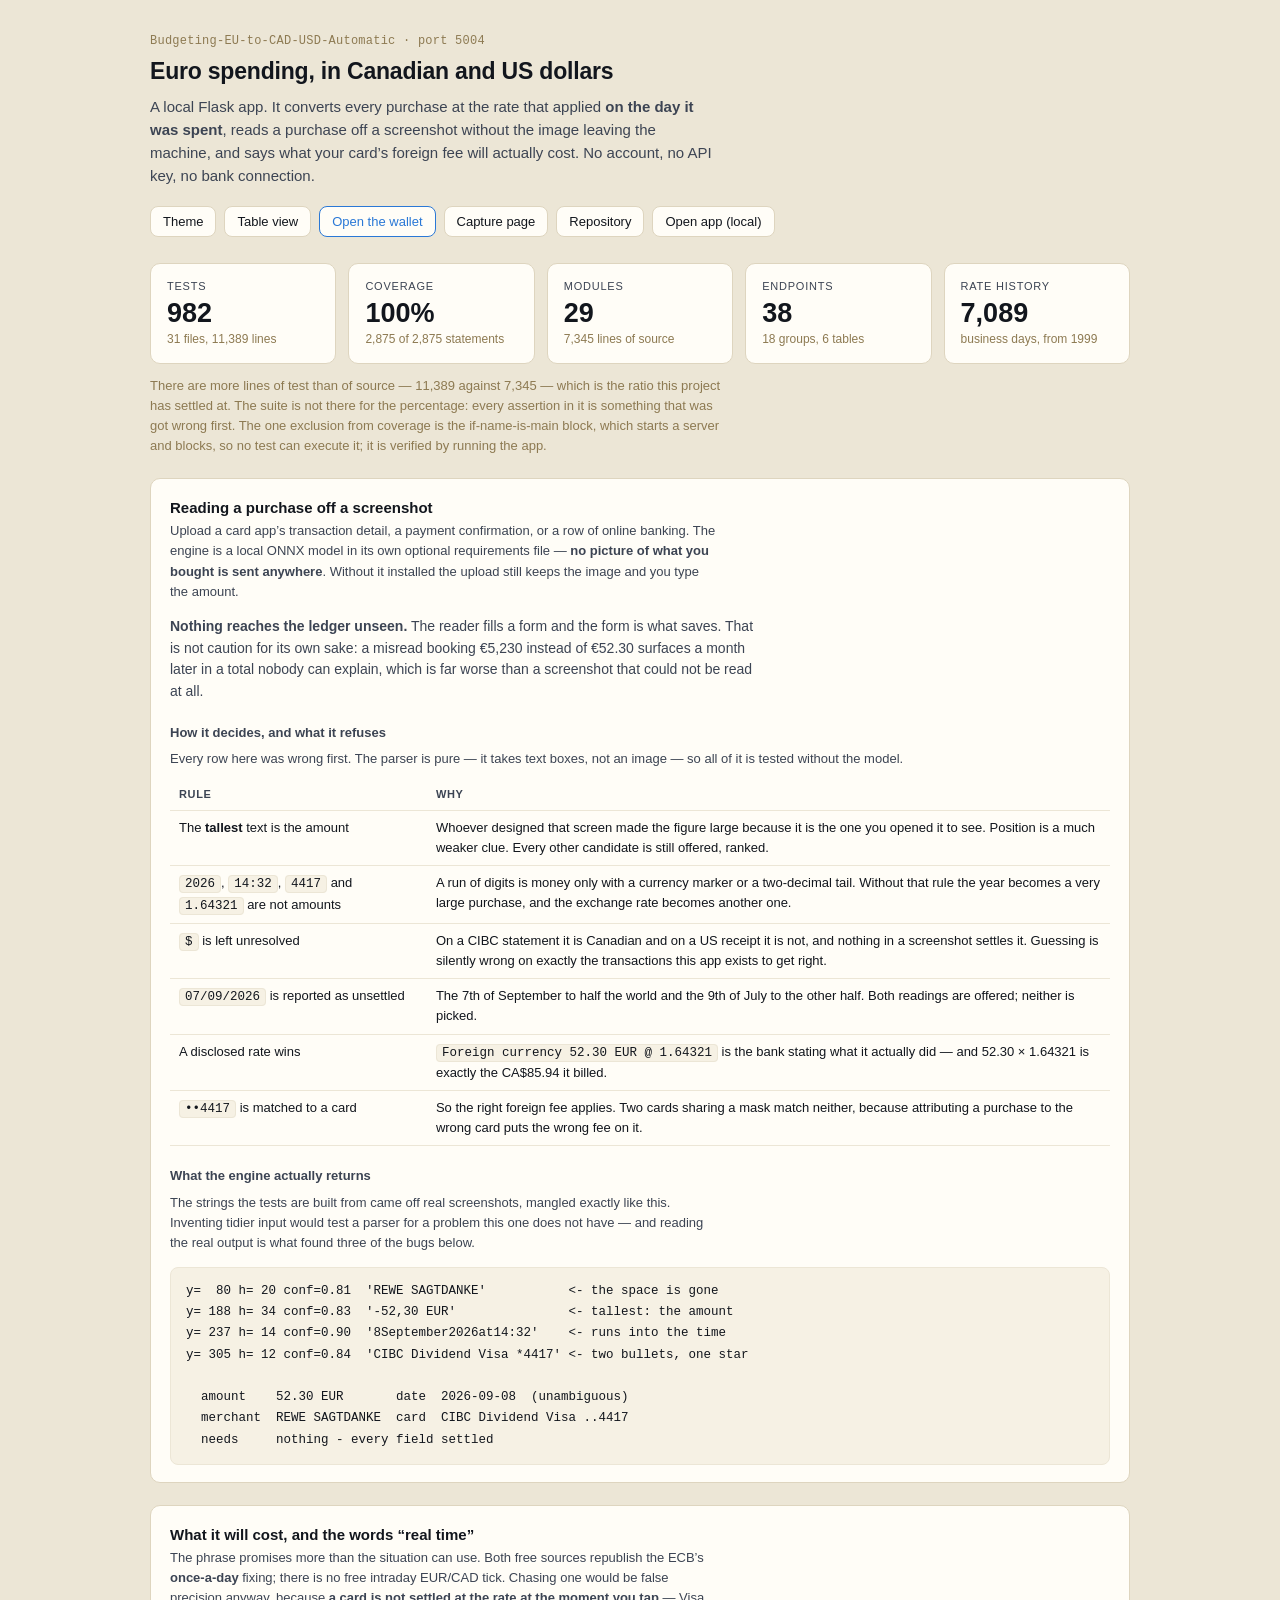
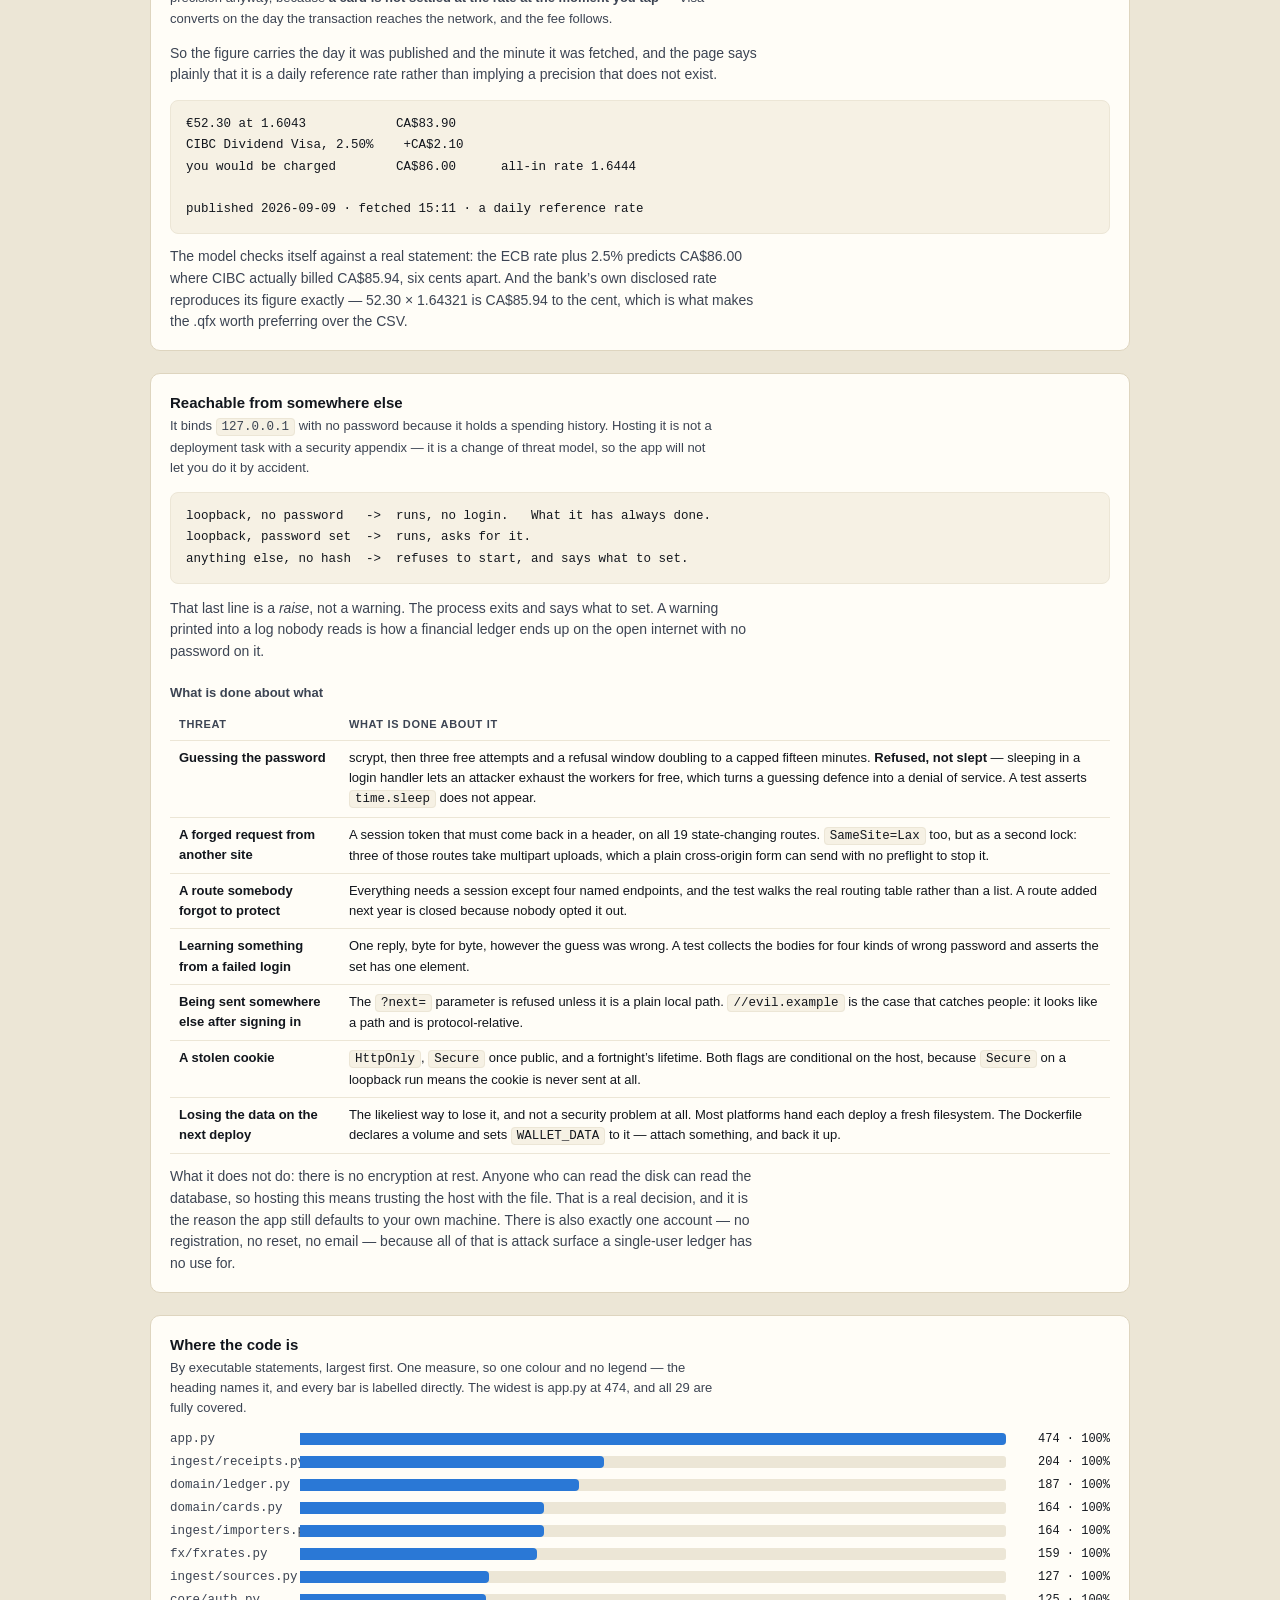
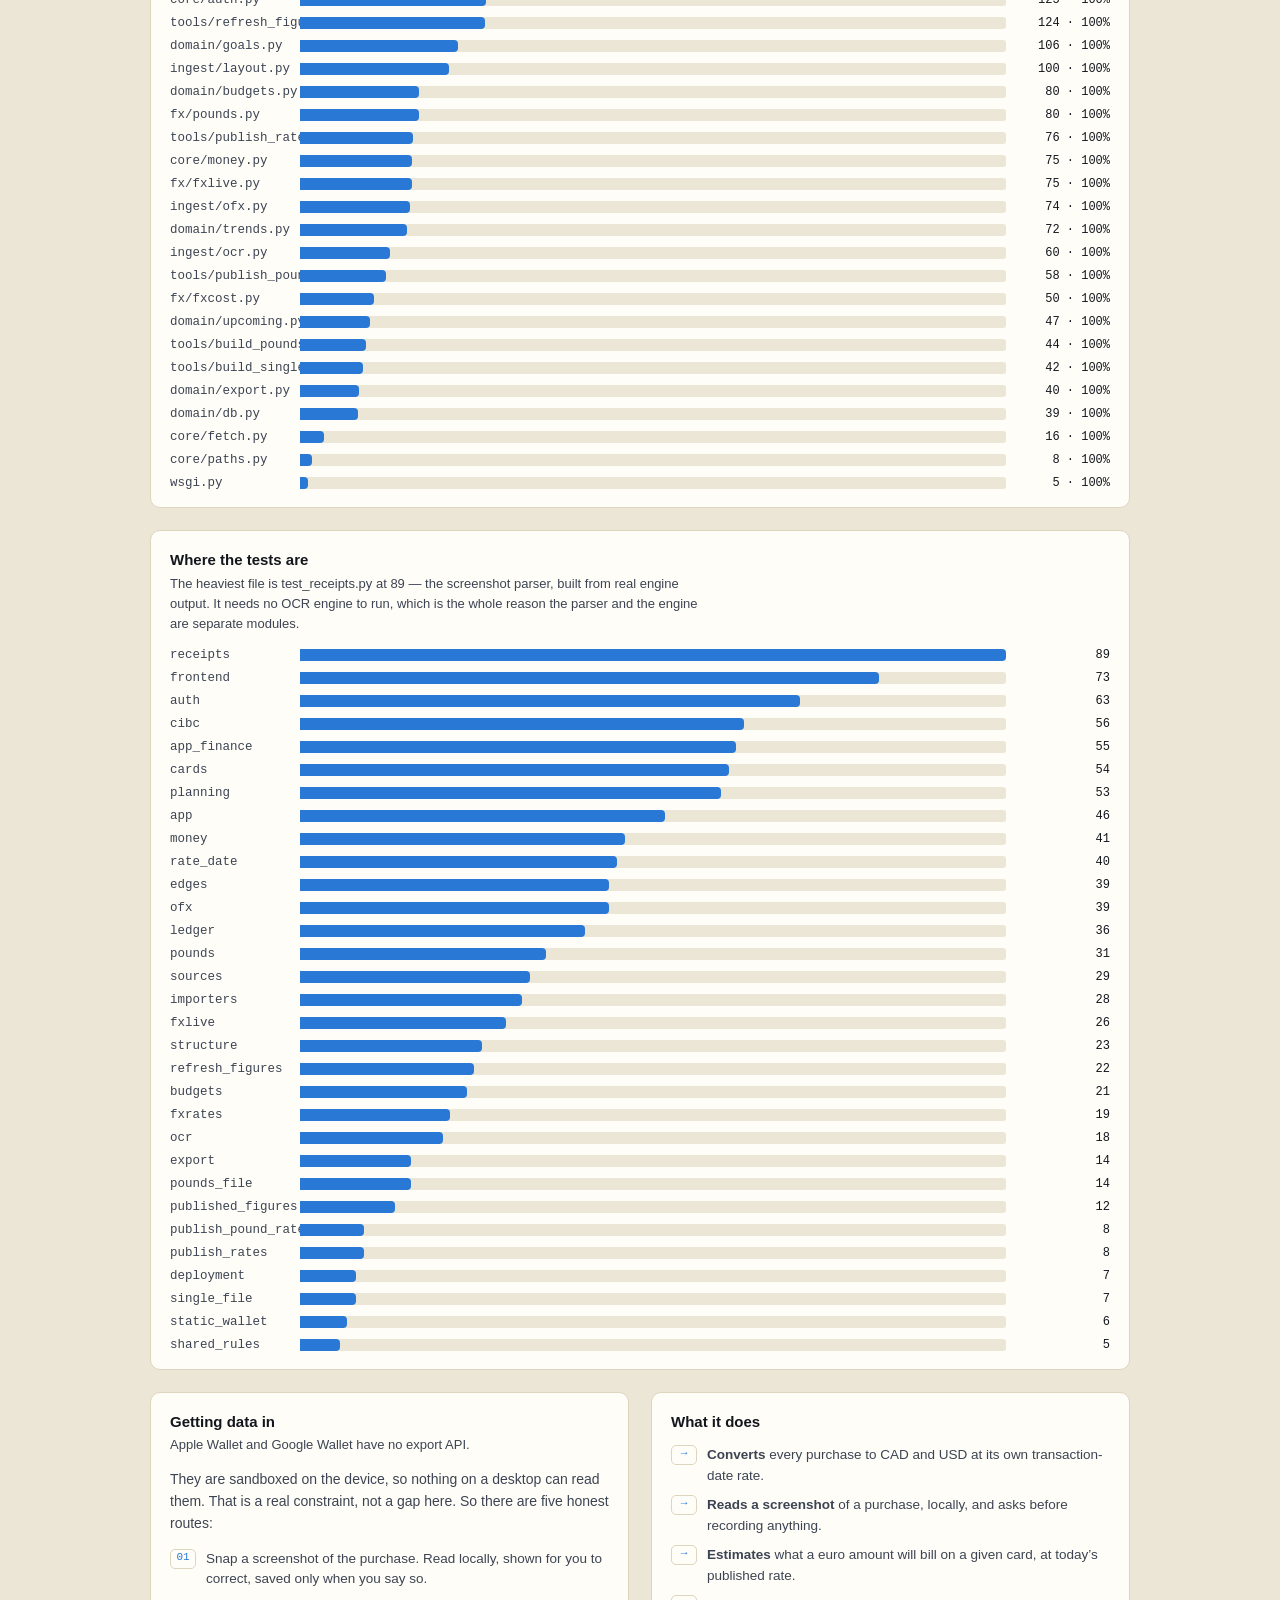
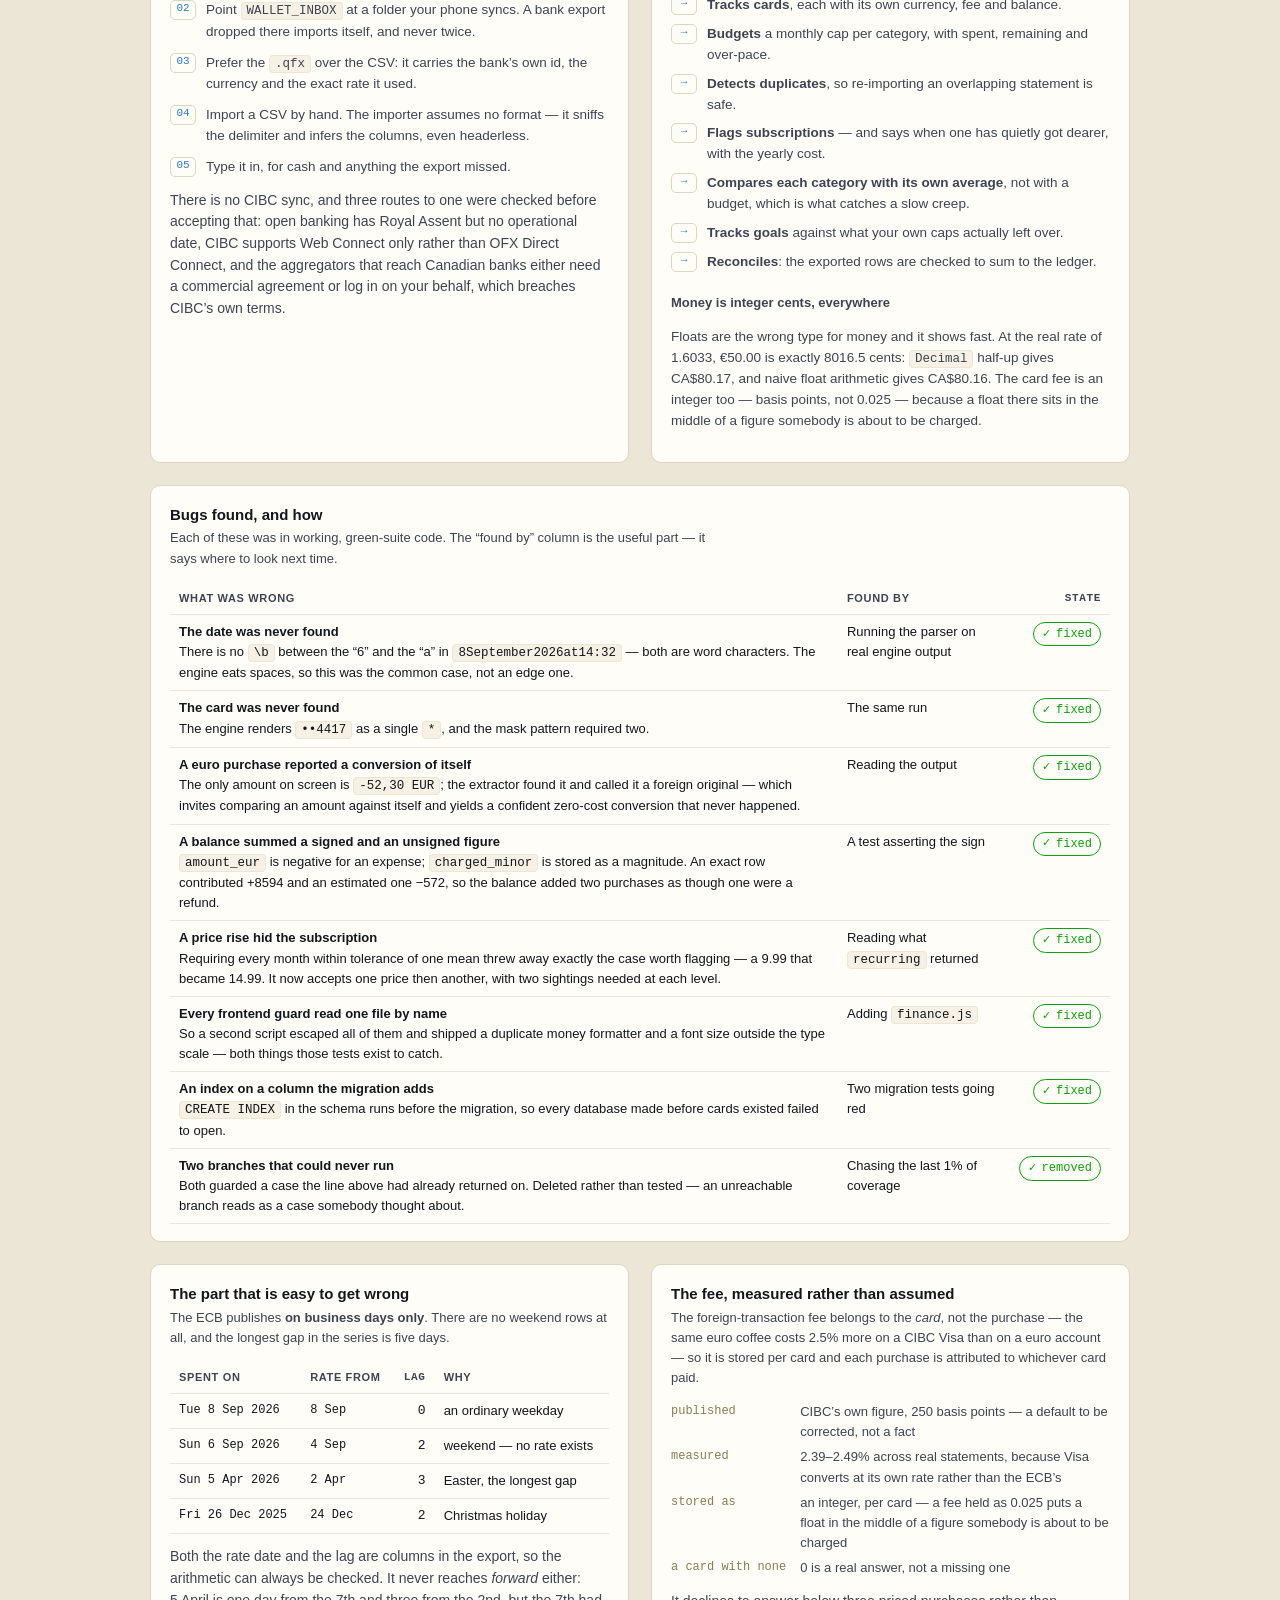
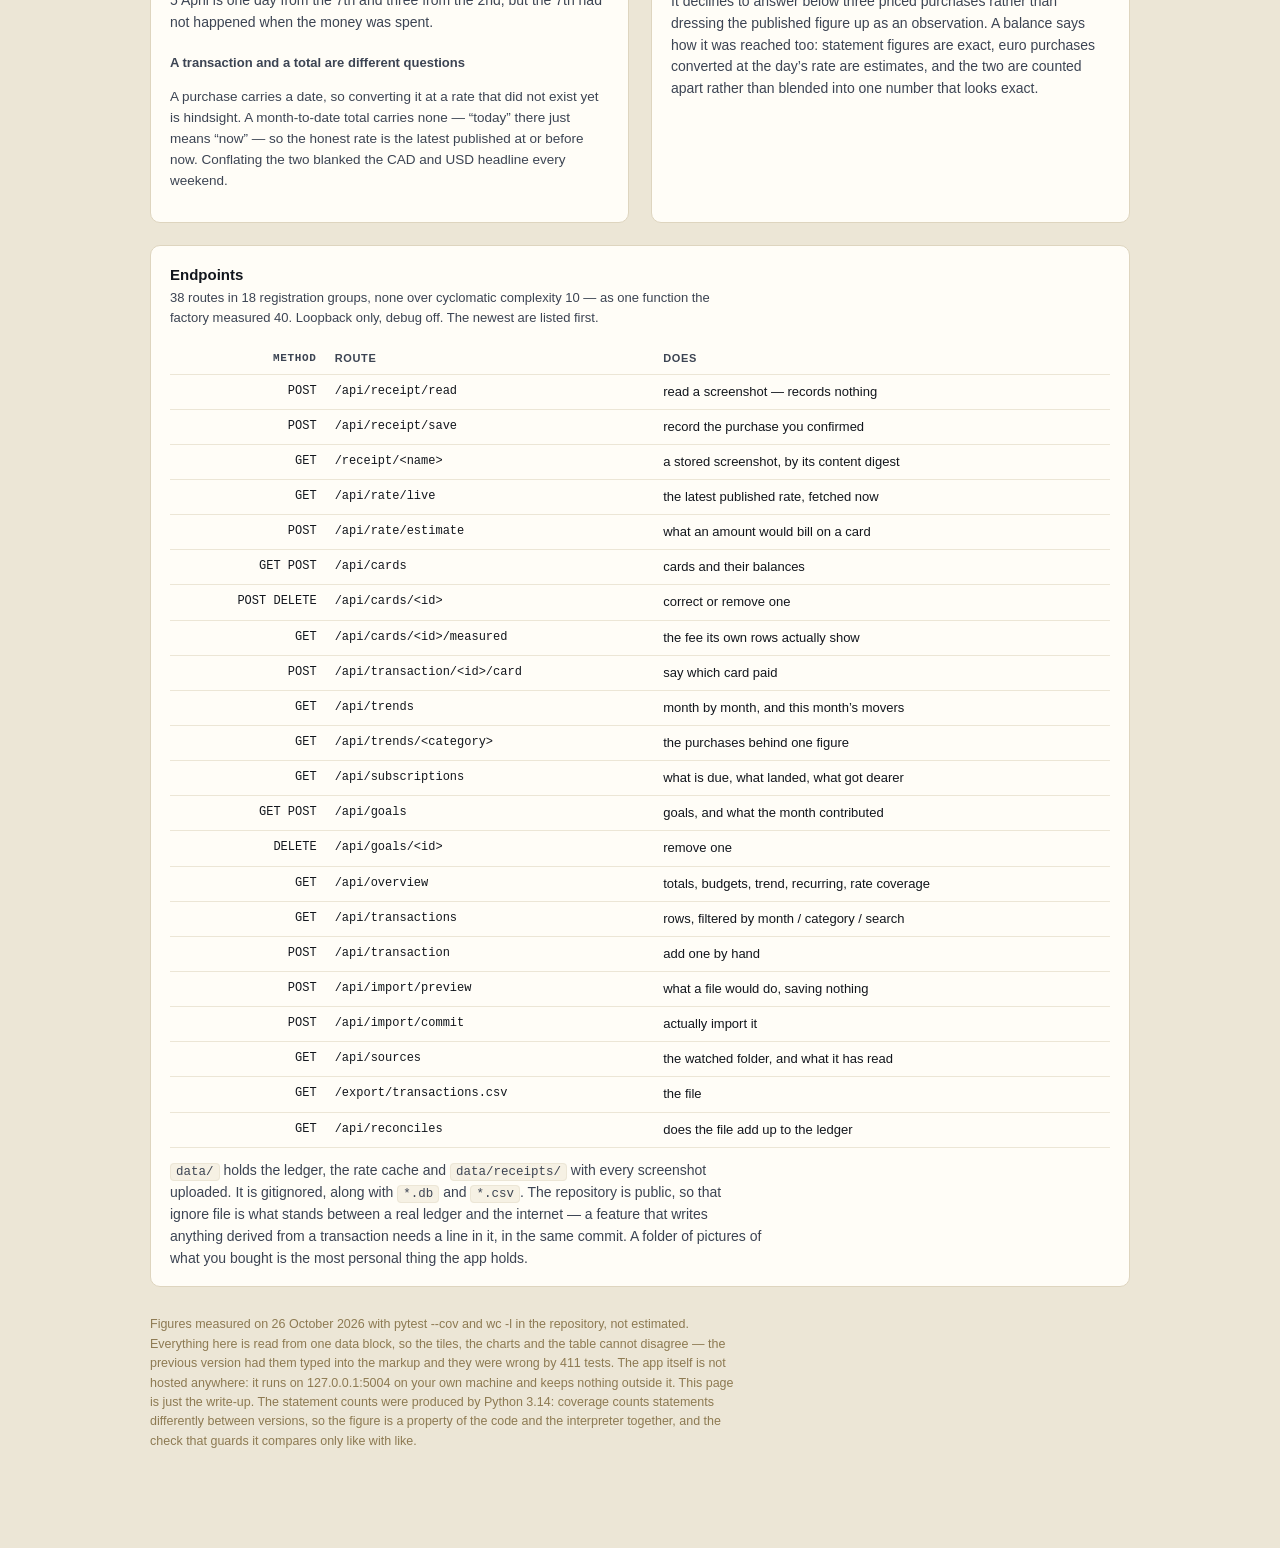
==== commit 890c18e8: "tests: 100% line and branch coverage over the whole repo, enforced in CI .coveragerc no longer omits" ====
--- a/docs/index.html
+++ b/docs/index.html
@@ -442,61 +442,69 @@
  * `wc -l` in the repository. Not estimated. */
 
 var MODULES = [
-  { name: 'app.py',              lines: 951, stmts: 457, missed:  0, does: 'the web front end; 37 routes in 18 small groups' },
-  { name: 'ingest/receipts.py',  lines: 482, stmts: 202, missed:  0, does: 'turns OCR text boxes into a purchase — pure, no engine' },
-  { name: 'domain/ledger.py',    lines: 469, stmts: 187, missed:  0, does: 'transactions, the duplicate rule, recurring detection' },
-  { name: 'domain/cards.py',     lines: 406, stmts: 164, missed:  0, does: 'cards, their fees in basis points, and their balances' },
-  { name: 'ingest/importers.py', lines: 386, stmts: 164, missed:  0, does: 'reads a statement in whatever shape it arrives' },
-  { name: 'fx/fxrates.py',       lines: 331, stmts: 159, missed:  0, does: 'ECB history, cached; the business-day lookback' },
-  { name: 'ingest/sources.py',   lines: 303, stmts: 125, missed:  0, does: 'the watched folder, and what it has already read' },
-  { name: 'core/auth.py',        lines: 364, stmts: 117, missed:  0, does: 'the password, the session, the CSRF token, the headers' },
-  { name: 'domain/goals.py',     lines: 235, stmts: 104, missed:  0, does: 'goals, derived from what the caps left over' },
-  { name: 'ingest/layout.py',    lines: 266, stmts: 100, missed:  0, does: 'works out which column of a CSV is which' },
-  { name: 'domain/budgets.py',   lines: 210, stmts:  80, missed:  0, does: 'a monthly cap per category, and pace against it' },
-  { name: 'fx/pounds.py',        lines: 248, stmts:  80, missed:  0, does: 'CAD into GBP across two euro legs, against a £1,000 cap' },
-  { name: 'core/money.py',       lines: 207, stmts:  75, missed:  0, does: 'integer cents; the one parser and the one formatter' },
-  { name: 'fx/fxlive.py',        lines: 173, stmts:  75, missed:  0, does: 'the latest published rate, fetched on demand' },
-  { name: 'ingest/ofx.py',       lines: 212, stmts:  74, missed:  0, does: 'OFX/QFX, both dialects — the bank’s own rate' },
-  { name: 'domain/trends.py',    lines: 201, stmts:  72, missed:  0, does: 'each category against its own average, with drilldown' },
-  { name: 'ingest/ocr.py',       lines: 152, stmts:  54, missed:  0, does: 'image to text boxes; the optional engine sits behind it' },
-  { name: 'fx/fxcost.py',        lines: 186, stmts:  50, missed:  0, does: 'what a conversion cost, and what the next will cost' },
-  { name: 'domain/upcoming.py',  lines: 160, stmts:  45, missed:  0, does: 'subscriptions: due, landed, lapsed, and price rises' },
-  { name: 'domain/export.py',    lines: 133, stmts:  40, missed:  0, does: 'the CSV, and whether it adds up to the ledger' },
-  { name: 'domain/db.py',        lines: 265, stmts:  39, missed:  0, does: 'six tables, and the additive migration' },
-  { name: 'core/fetch.py',       lines:  52, stmts:  16, missed:  0, does: 'one way to get bytes: urllib, then curl' },
-  { name: 'core/paths.py',       lines:  43, stmts:   8, missed:  0, does: 'where the data lives — one decision, one place' },
-  { name: 'wsgi.py',             lines:  40, stmts:   5, missed:  0, does: 'the entry point a real server uses; not the dev one' }
+  { name: 'app.py',                       lines: 961, stmts: 474, missed:  0, does: 'the web front end; 37 routes in 18 small groups' },
+  { name: 'ingest/receipts.py',           lines: 482, stmts: 204, missed:  0, does: 'turns OCR text boxes into a purchase — pure, no engine' },
+  { name: 'domain/ledger.py',             lines: 469, stmts: 187, missed:  0, does: 'transactions, the duplicate rule, recurring detection' },
+  { name: 'domain/cards.py',              lines: 406, stmts: 164, missed:  0, does: 'cards, their fees in basis points, and their balances' },
+  { name: 'ingest/importers.py',          lines: 386, stmts: 164, missed:  0, does: 'reads a statement in whatever shape it arrives' },
+  { name: 'fx/fxrates.py',                lines: 331, stmts: 159, missed:  0, does: 'ECB history, cached; the business-day lookback' },
+  { name: 'ingest/sources.py',            lines: 303, stmts: 127, missed:  0, does: 'the watched folder, and what it has already read' },
+  { name: 'core/auth.py',                 lines: 369, stmts: 125, missed:  0, does: 'the password, the session, the CSRF token, the headers' },
+  { name: 'tools/refresh_figures.py',     lines: 233, stmts: 124, missed:  0, does: 'rewrites the figures on this page from a real run' },
+  { name: 'domain/goals.py',              lines: 235, stmts: 106, missed:  0, does: 'goals, derived from what the caps left over' },
+  { name: 'ingest/layout.py',             lines: 266, stmts: 100, missed:  0, does: 'works out which column of a CSV is which' },
+  { name: 'domain/budgets.py',            lines: 210, stmts:  80, missed:  0, does: 'a monthly cap per category, and pace against it' },
+  { name: 'fx/pounds.py',                 lines: 248, stmts:  80, missed:  0, does: 'CAD into GBP across two euro legs, against a £1,000 cap' },
+  { name: 'tools/publish_rates.py',       lines: 187, stmts:  76, missed:  0, does: 'moves the wallet’s rate snapshot and its fixture forward' },
+  { name: 'core/money.py',                lines: 207, stmts:  75, missed:  0, does: 'integer cents; the one parser and the one formatter' },
+  { name: 'fx/fxlive.py',                 lines: 173, stmts:  75, missed:  0, does: 'the latest published rate, fetched on demand' },
+  { name: 'ingest/ofx.py',                lines: 212, stmts:  74, missed:  0, does: 'OFX/QFX, both dialects — the bank’s own rate' },
+  { name: 'domain/trends.py',             lines: 201, stmts:  72, missed:  0, does: 'each category against its own average, with drilldown' },
+  { name: 'ingest/ocr.py',                lines: 152, stmts:  60, missed:  0, does: 'image to text boxes; the optional engine sits behind it' },
+  { name: 'tools/publish_pound_rates.py', lines: 130, stmts:  58, missed:  0, does: 'the pound wallet’s CAD and GBP rate file, and its cases' },
+  { name: 'fx/fxcost.py',                 lines: 186, stmts:  50, missed:  0, does: 'what a conversion cost, and what the next will cost' },
+  { name: 'domain/upcoming.py',           lines: 160, stmts:  47, missed:  0, does: 'subscriptions: due, landed, lapsed, and price rises' },
+  { name: 'tools/build_pounds_file.py',   lines: 165, stmts:  44, missed:  0, does: 'folds the pound wallet into one self-contained file' },
+  { name: 'tools/build_single_file.py',   lines: 140, stmts:  42, missed:  0, does: 'folds the euro wallet into one self-contained file' },
+  { name: 'domain/export.py',             lines: 133, stmts:  40, missed:  0, does: 'the CSV, and whether it adds up to the ledger' },
+  { name: 'domain/db.py',                 lines: 265, stmts:  39, missed:  0, does: 'six tables, and the additive migration' },
+  { name: 'core/fetch.py',                lines:  52, stmts:  16, missed:  0, does: 'one way to get bytes: urllib, then curl' },
+  { name: 'core/paths.py',                lines:  43, stmts:   8, missed:  0, does: 'where the data lives — one decision, one place' },
+  { name: 'wsgi.py',                      lines:  40, stmts:   5, missed:  0, does: 'the entry point a real server uses; not the dev one' }
 ];
 
 var TESTS = [
-  { file: 'test_receipts.py',          n: 88, of: 'the screenshot parser, built from real engine output' },
-  { file: 'test_frontend.py',          n: 73, of: 'escaping, dead ids and the type scale, over both bundles' },
-  { file: 'test_auth.py',              n: 61, of: 'the refusals: no password, no token, no session' },
-  { file: 'test_cibc.py',              n: 56, of: 'the headerless CIBC exports, all three layouts' },
-  { file: 'test_app_finance.py',       n: 55, of: 'routes for screenshots, rates, cards and planning' },
-  { file: 'test_cards.py',             n: 54, of: 'fees, balances, and the exact-vs-estimated split' },
-  { file: 'test_planning.py',          n: 49, of: 'trends, subscriptions and goals' },
-  { file: 'test_app.py',               n: 41, of: 'the original HTTP surface' },
-  { file: 'test_money.py',             n: 41, of: 'both decimal conventions, and never a silent zero' },
-  { file: 'test_rate_date.py',         n: 40, of: 'weekends, Easter, Christmas, and the lookback' },
-  { file: 'test_edges.py',             n: 39, of: 'the network ladder and malformed rate files' },
-  { file: 'test_ofx.py',               n: 39, of: 'both OFX dialects and the disclosed rate' },
-  { file: 'test_ledger.py',            n: 36, of: 'the duplicate rule and recurring detection' },
-  { file: 'test_pounds.py',            n: 31, of: 'the cross rate and the markup, in both languages, one fixture' },
-  { file: 'test_importers.py',         n: 28, of: 'statements in whatever shape they arrive' },
-  { file: 'test_sources.py',           n: 28, of: 'the watched folder, and never importing twice' },
-  { file: 'test_fxlive.py',            n: 26, of: 'two rate sources, and refusing an implausible one' },
-  { file: 'test_structure.py',         n: 23, of: 'the smells, guarded structurally' },
-  { file: 'test_budgets.py',           n: 21, of: 'caps, pace and the month boundary' },
-  { file: 'test_fxrates.py',           n: 19, of: 'the ECB history and its cache' },
-  { file: 'test_export.py',            n: 14, of: 'the file, and whether it reconciles' },
-  { file: 'test_ocr.py',               n: 14, of: 'the engine wrapper, and life without it' },
-  { file: 'test_published_figures.py', n: 12, of: 'the numbers on this page, against the measurement' },
-  { file: 'test_pounds_file.py',       n: 11, of: 'the pound wallet as one file, opened from disk, limit and all' },
-  { file: 'test_deployment.py',        n:  7, of: 'that the two host configs agree with the Dockerfile and the app' },
-  { file: 'test_static_wallet.py',     n:  6, of: 'the rate lookup in both languages, and the file between them' },
-  { file: 'test_shared_rules.py',      n:  5, of: 'the parser in both languages, against one shared fixture' },
-  { file: 'test_single_file.py',       n:  5, of: 'the standalone build: one file, opened from disk, no network' }
+  { file: 'test_receipts.py',            n: 89, of: 'the screenshot parser, built from real engine output' },
+  { file: 'test_frontend.py',            n: 73, of: 'escaping, dead ids and the type scale, over both bundles' },
+  { file: 'test_auth.py',                n: 63, of: 'the refusals: no password, no token, no session' },
+  { file: 'test_cibc.py',                n: 56, of: 'the headerless CIBC exports, all three layouts' },
+  { file: 'test_app_finance.py',         n: 55, of: 'routes for screenshots, rates, cards and planning' },
+  { file: 'test_cards.py',               n: 54, of: 'fees, balances, and the exact-vs-estimated split' },
+  { file: 'test_planning.py',            n: 53, of: 'trends, subscriptions and goals' },
+  { file: 'test_app.py',                 n: 46, of: 'the original HTTP surface' },
+  { file: 'test_money.py',               n: 41, of: 'both decimal conventions, and never a silent zero' },
+  { file: 'test_rate_date.py',           n: 40, of: 'weekends, Easter, Christmas, and the lookback' },
+  { file: 'test_edges.py',               n: 39, of: 'the network ladder and malformed rate files' },
+  { file: 'test_ofx.py',                 n: 39, of: 'both OFX dialects and the disclosed rate' },
+  { file: 'test_ledger.py',              n: 36, of: 'the duplicate rule and recurring detection' },
+  { file: 'test_pounds.py',              n: 31, of: 'the cross rate and the markup, in both languages, one fixture' },
+  { file: 'test_sources.py',             n: 29, of: 'the watched folder, and never importing twice' },
+  { file: 'test_importers.py',           n: 28, of: 'statements in whatever shape they arrive' },
+  { file: 'test_fxlive.py',              n: 26, of: 'two rate sources, and refusing an implausible one' },
+  { file: 'test_structure.py',           n: 23, of: 'the smells, guarded structurally' },
+  { file: 'test_refresh_figures.py',     n: 22, of: 'the script that rewrites these figures, run on a tiny project' },
+  { file: 'test_budgets.py',             n: 21, of: 'caps, pace and the month boundary' },
+  { file: 'test_fxrates.py',             n: 19, of: 'the ECB history and its cache' },
+  { file: 'test_ocr.py',                 n: 18, of: 'the engine wrapper, and life without it' },
+  { file: 'test_export.py',              n: 14, of: 'the file, and whether it reconciles' },
+  { file: 'test_pounds_file.py',         n: 14, of: 'the pound wallet as one file, opened from disk, limit and all' },
+  { file: 'test_published_figures.py',   n: 12, of: 'the numbers on this page, against the measurement' },
+  { file: 'test_publish_pound_rates.py', n:  8, of: 'the pound rate tool, fed a zip in the ECB’s own shape' },
+  { file: 'test_publish_rates.py',       n:  8, of: 'the rate snapshot tool, and that it rebuilds the committed fixture' },
+  { file: 'test_deployment.py',          n:  7, of: 'that the two host configs agree with the Dockerfile and the app' },
+  { file: 'test_single_file.py',         n:  7, of: 'the standalone build: one file, opened from disk, no network' },
+  { file: 'test_static_wallet.py',       n:  6, of: 'the rate lookup in both languages, and the file between them' },
+  { file: 'test_shared_rules.py',        n:  5, of: 'the parser in both languages, against one shared fixture' }
 ];
 
 /* Authored prose with intentional markup, kept out of esc() deliberately --
@@ -624,7 +632,7 @@
 var TABLES = 6;
 var ROUTE_COUNT = 38;
 var ROUTE_GROUPS = 18;
-var TEST_LINES = 10393;
+var TEST_LINES = 11389;
 
 /* Which interpreter produced the statement counts above. It matters: coverage
  * counts a `with` block or a multi-line call differently between versions, so
@@ -884,7 +892,7 @@
 });
 
 el('footNote').textContent =
-  'Figures measured on 11 October 2026 with pytest --cov and wc -l in the ' +
+  'Figures measured on 26 October 2026 with pytest --cov and wc -l in the ' +
   'repository, not estimated. Everything here is read from one data block, ' +
   'so the tiles, the charts and the table cannot disagree — the previous ' +
   'version had them typed into the markup and they were wrong by 411 tests. ' +
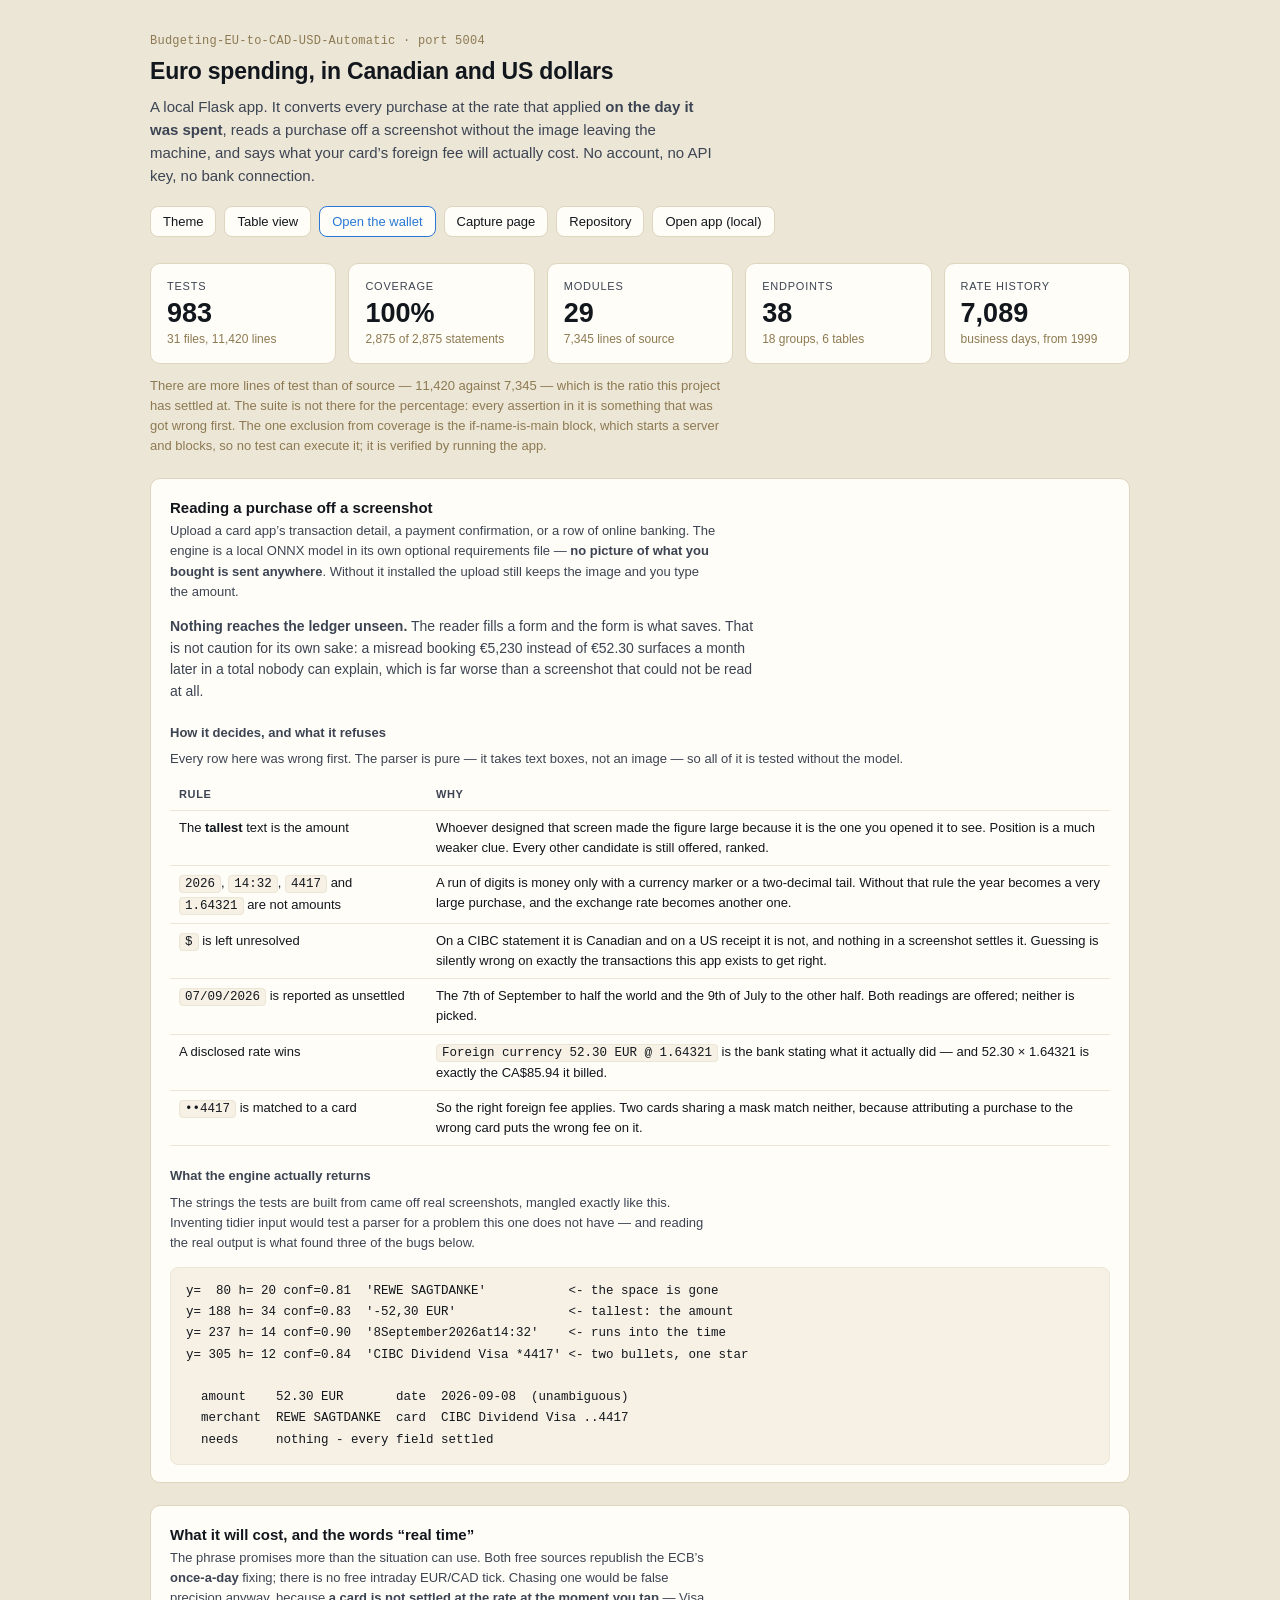
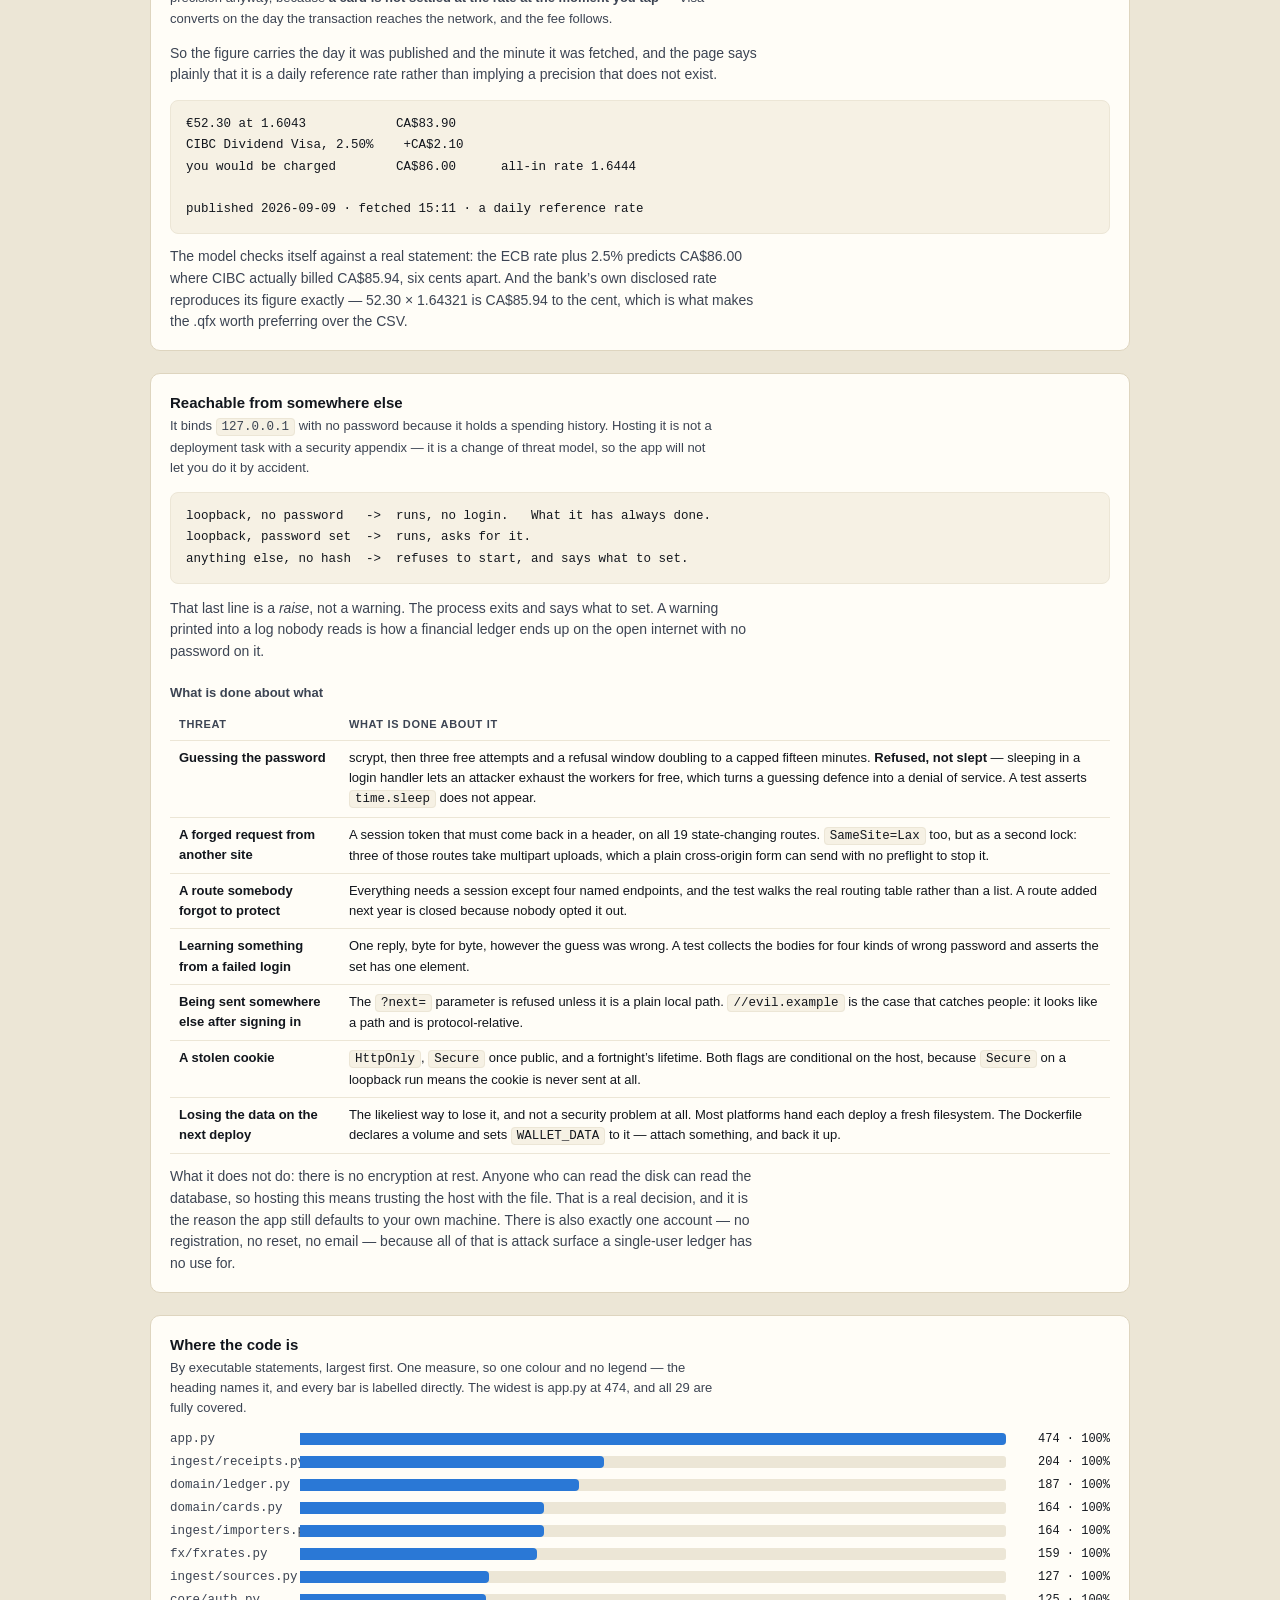
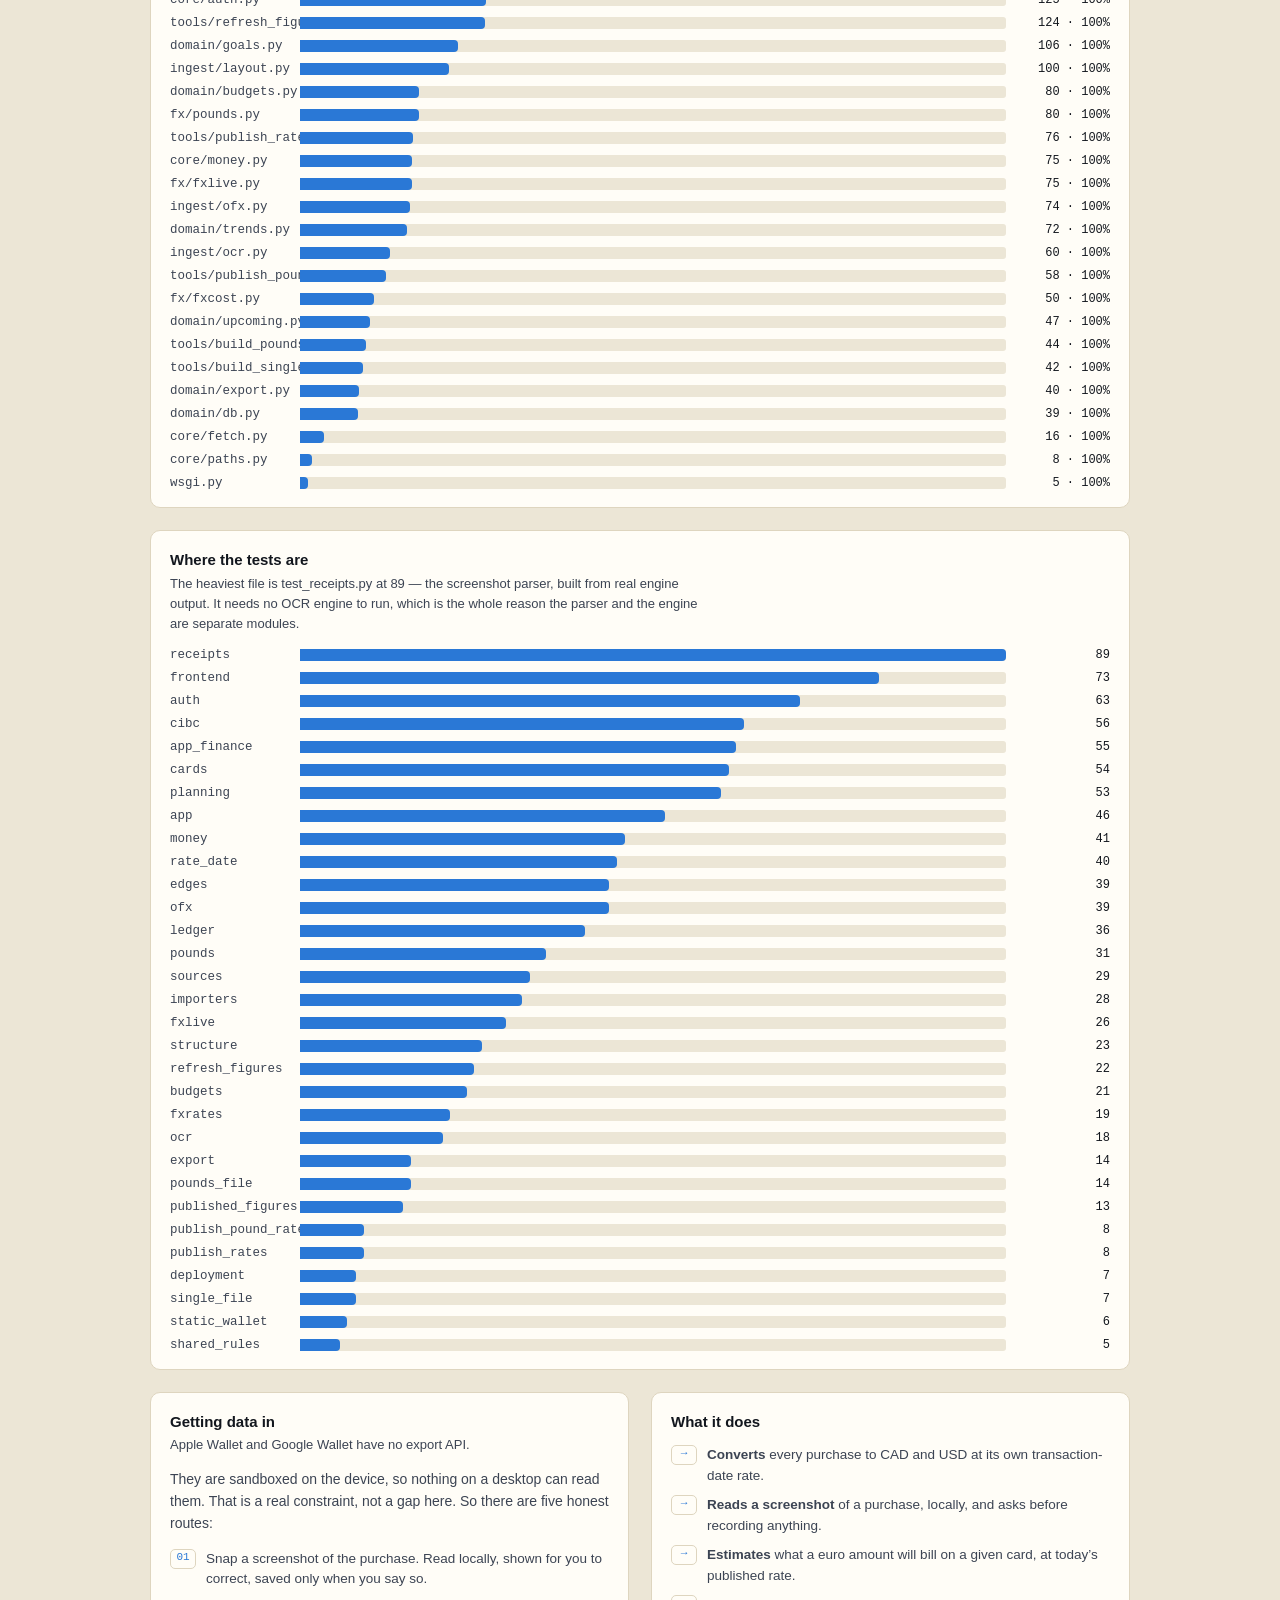
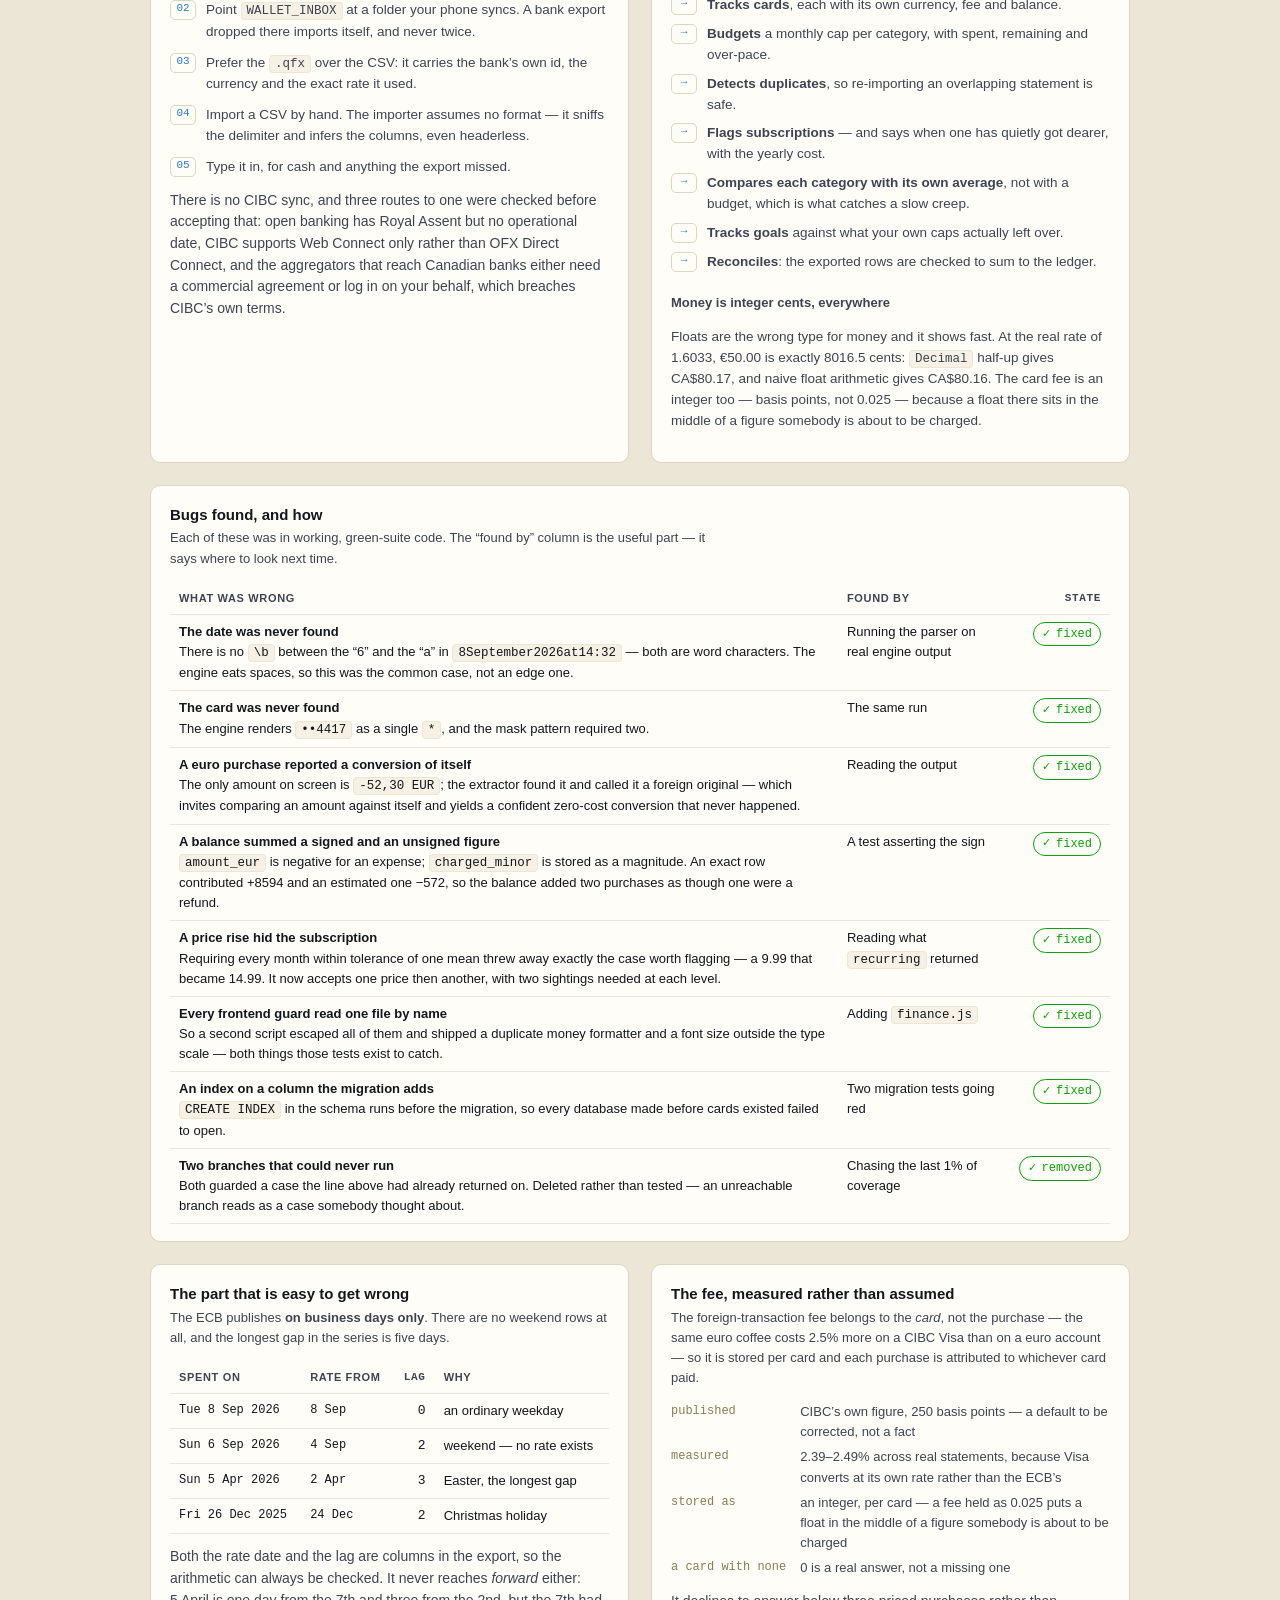
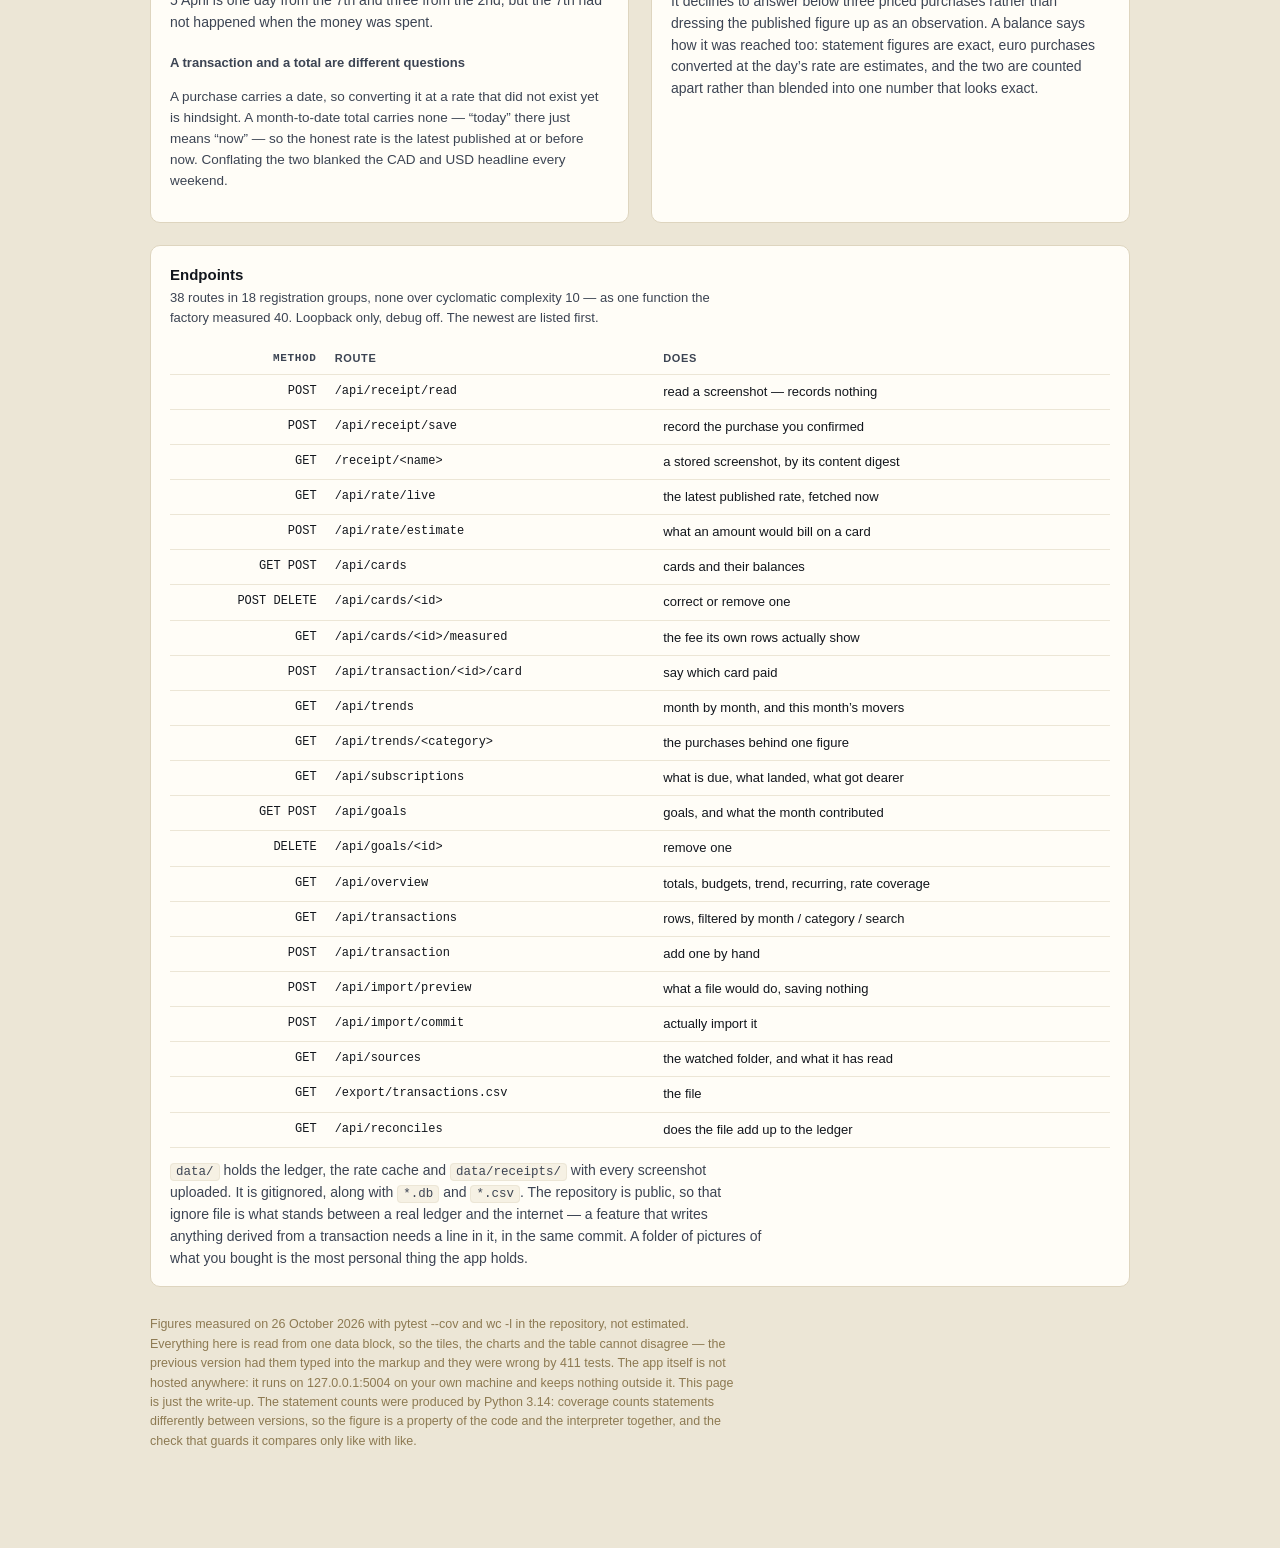
==== commit 45b76094: "review: poll the timer test on durable state; check TEST_LINES test_the_timer_actually_imports waite" ====
--- a/docs/index.html
+++ b/docs/index.html
@@ -498,7 +498,7 @@
   { file: 'test_ocr.py',                 n: 18, of: 'the engine wrapper, and life without it' },
   { file: 'test_export.py',              n: 14, of: 'the file, and whether it reconciles' },
   { file: 'test_pounds_file.py',         n: 14, of: 'the pound wallet as one file, opened from disk, limit and all' },
-  { file: 'test_published_figures.py',   n: 12, of: 'the numbers on this page, against the measurement' },
+  { file: 'test_published_figures.py',   n: 13, of: 'the numbers on this page, against the measurement' },
   { file: 'test_publish_pound_rates.py', n:  8, of: 'the pound rate tool, fed a zip in the ECB’s own shape' },
   { file: 'test_publish_rates.py',       n:  8, of: 'the rate snapshot tool, and that it rebuilds the committed fixture' },
   { file: 'test_deployment.py',          n:  7, of: 'that the two host configs agree with the Dockerfile and the app' },
@@ -632,7 +632,7 @@
 var TABLES = 6;
 var ROUTE_COUNT = 38;
 var ROUTE_GROUPS = 18;
-var TEST_LINES = 11389;
+var TEST_LINES = 11420;
 
 /* Which interpreter produced the statement counts above. It matters: coverage
  * counts a `with` block or a multi-line call differently between versions, so
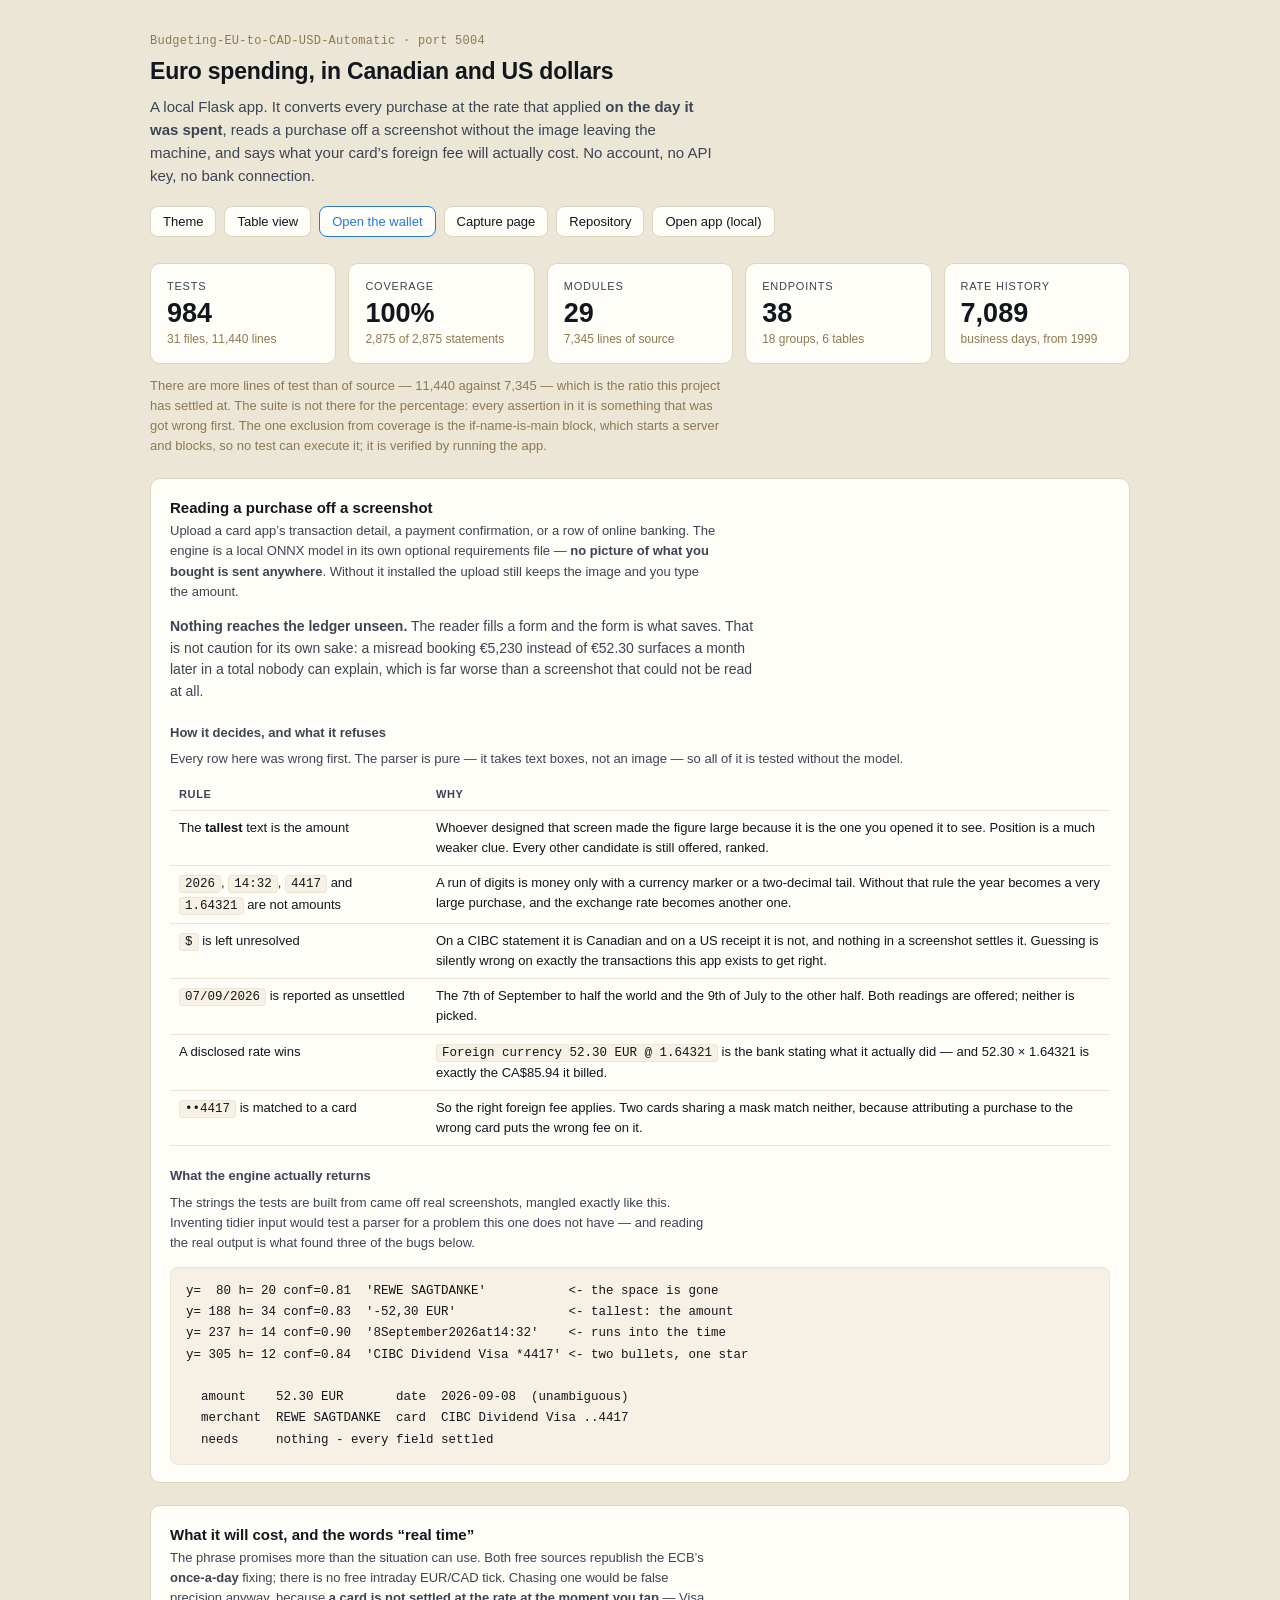
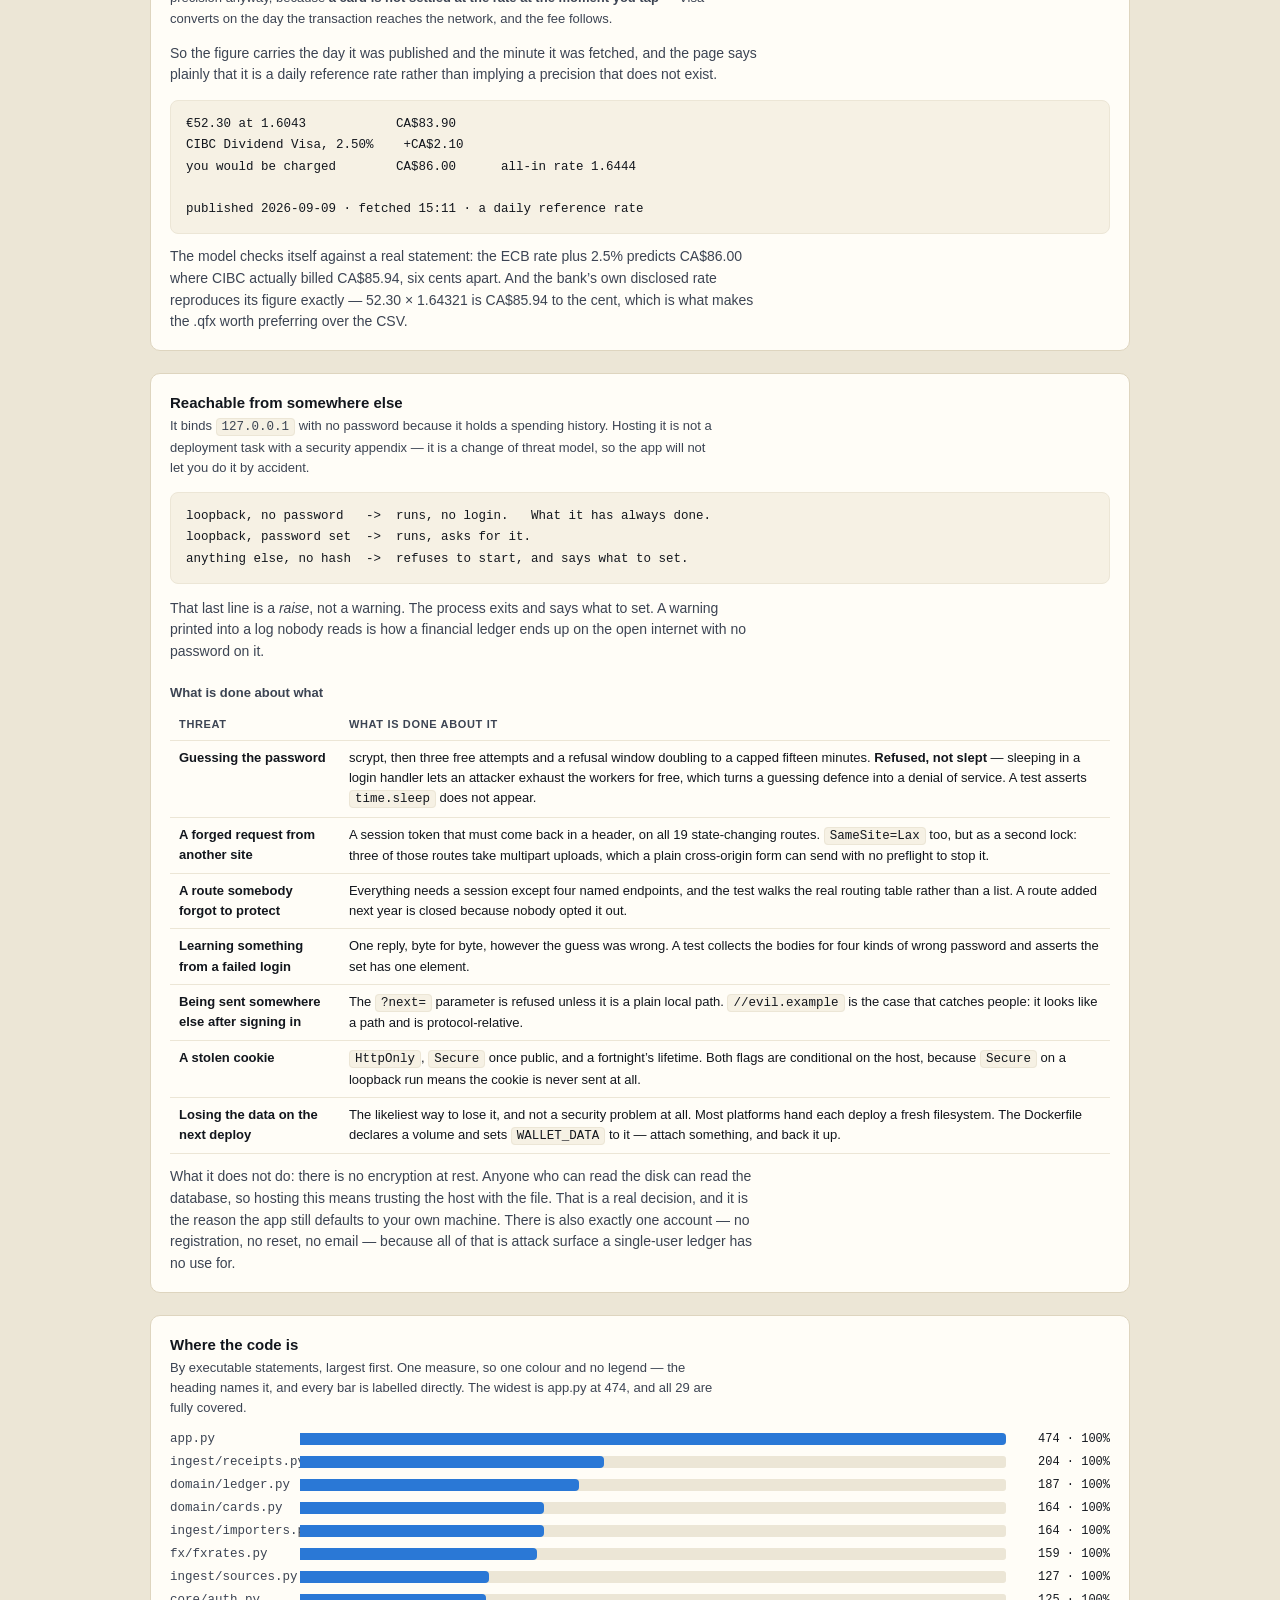
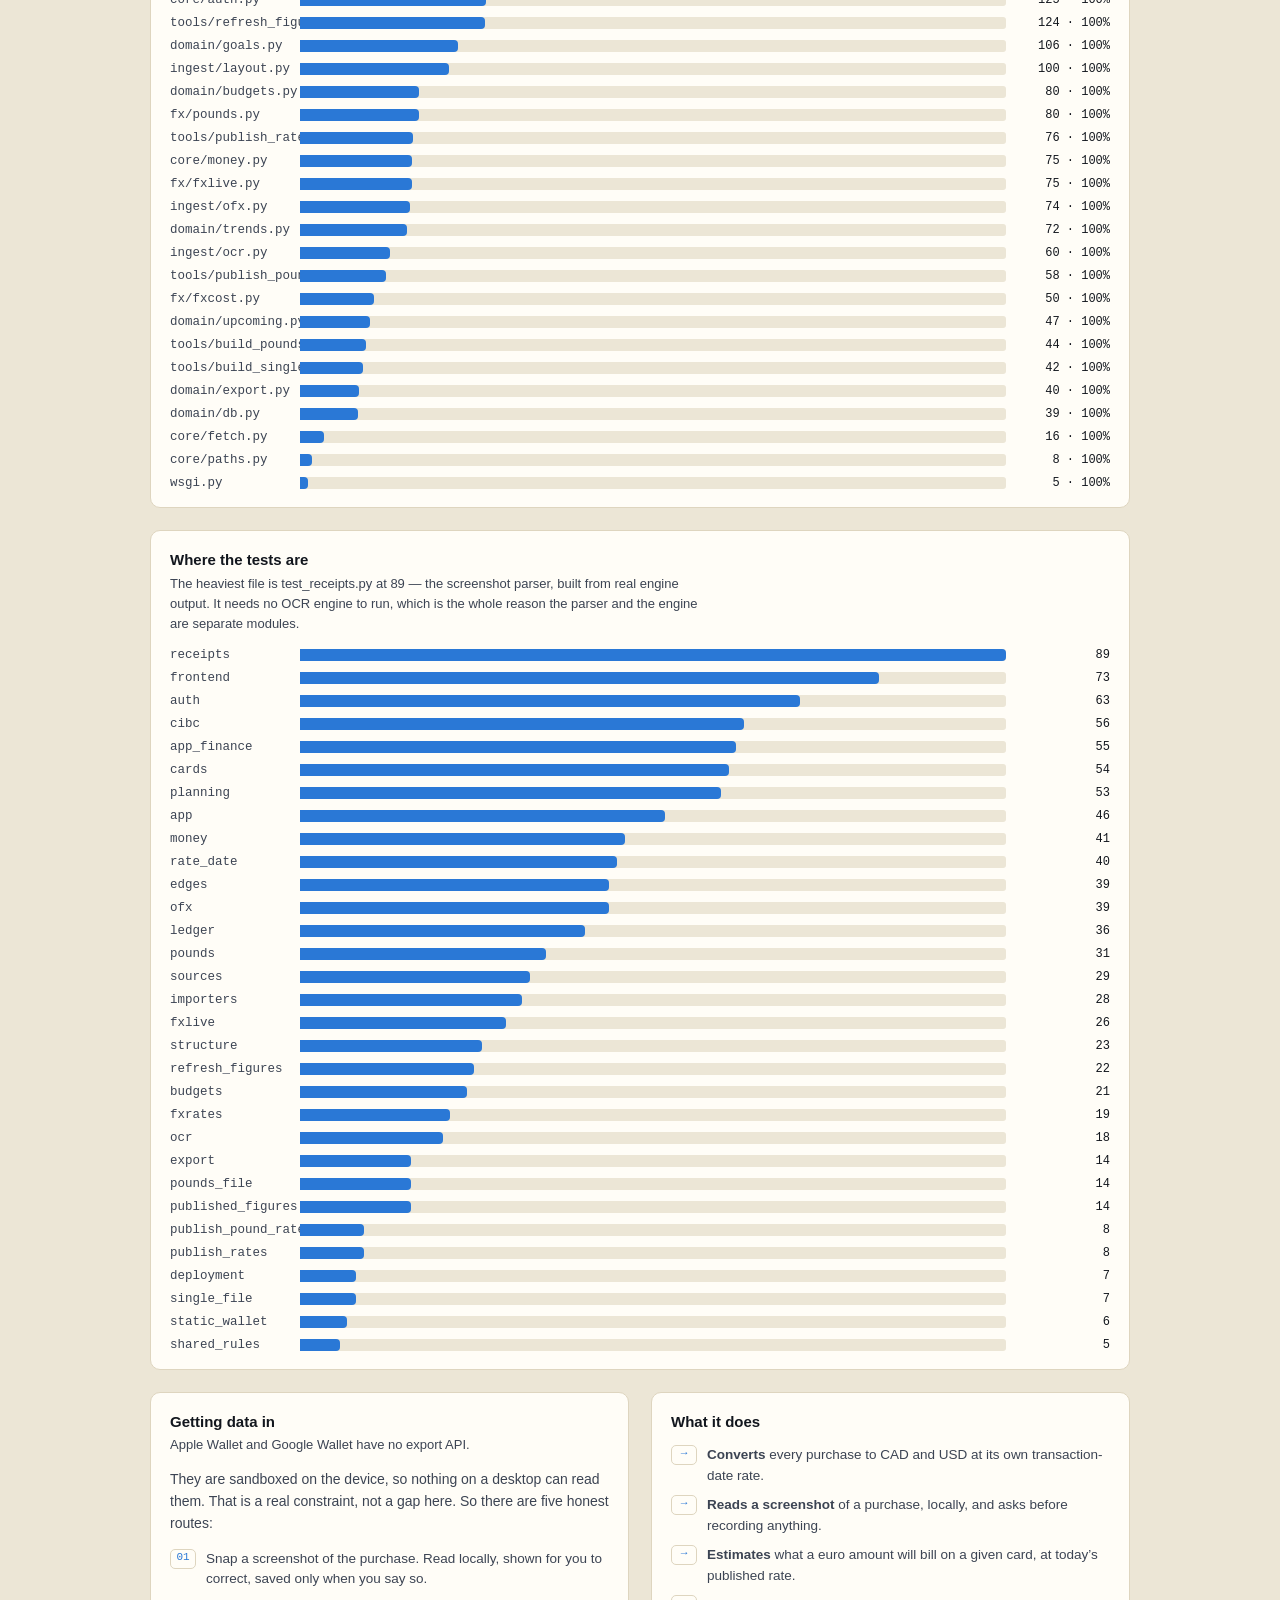
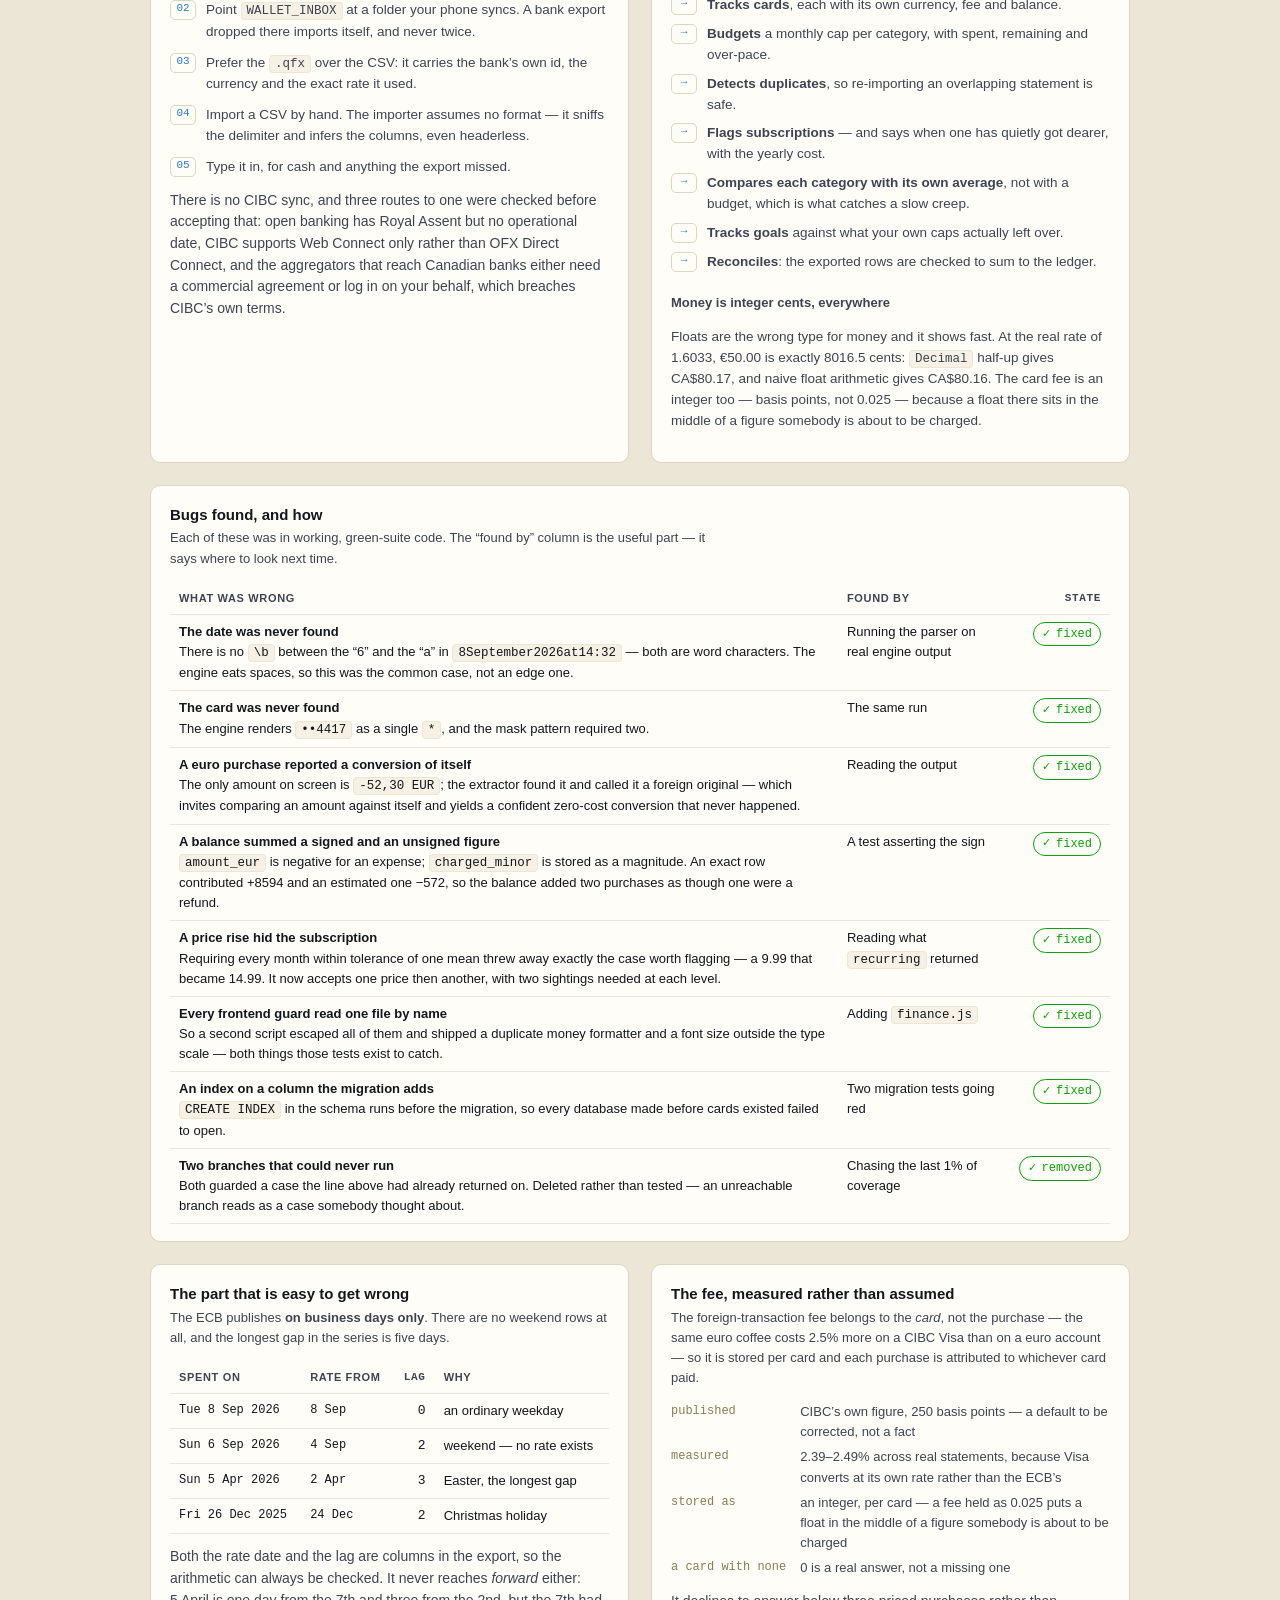
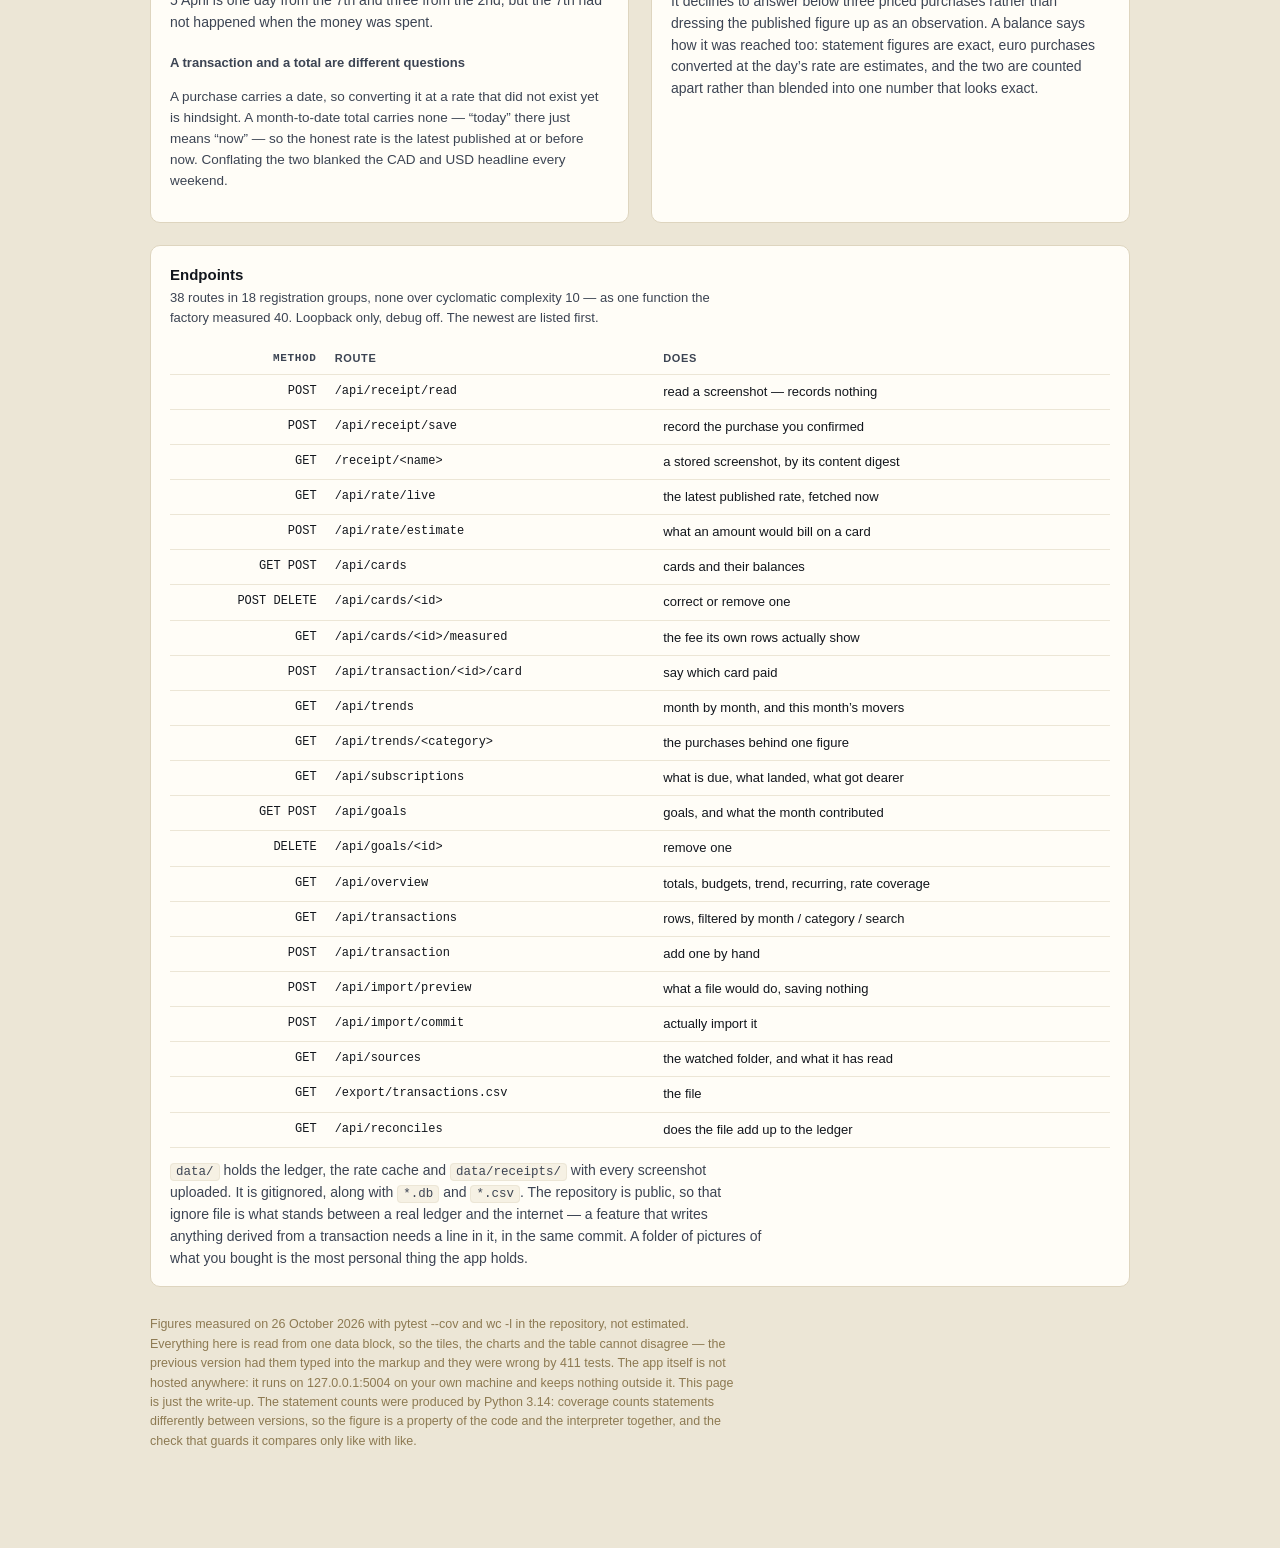
==== commit 36767740: "coverage: the gate sees unimported files in every code folder; no pragma escape Gate A: core/, domai" ====
--- a/docs/index.html
+++ b/docs/index.html
@@ -498,7 +498,7 @@
   { file: 'test_ocr.py',                 n: 18, of: 'the engine wrapper, and life without it' },
   { file: 'test_export.py',              n: 14, of: 'the file, and whether it reconciles' },
   { file: 'test_pounds_file.py',         n: 14, of: 'the pound wallet as one file, opened from disk, limit and all' },
-  { file: 'test_published_figures.py',   n: 13, of: 'the numbers on this page, against the measurement' },
+  { file: 'test_published_figures.py',   n: 14, of: 'the numbers on this page, against the measurement' },
   { file: 'test_publish_pound_rates.py', n:  8, of: 'the pound rate tool, fed a zip in the ECB’s own shape' },
   { file: 'test_publish_rates.py',       n:  8, of: 'the rate snapshot tool, and that it rebuilds the committed fixture' },
   { file: 'test_deployment.py',          n:  7, of: 'that the two host configs agree with the Dockerfile and the app' },
@@ -632,7 +632,7 @@
 var TABLES = 6;
 var ROUTE_COUNT = 38;
 var ROUTE_GROUPS = 18;
-var TEST_LINES = 11420;
+var TEST_LINES = 11440;
 
 /* Which interpreter produced the statement counts above. It matters: coverage
  * counts a `with` block or a multi-line call differently between versions, so
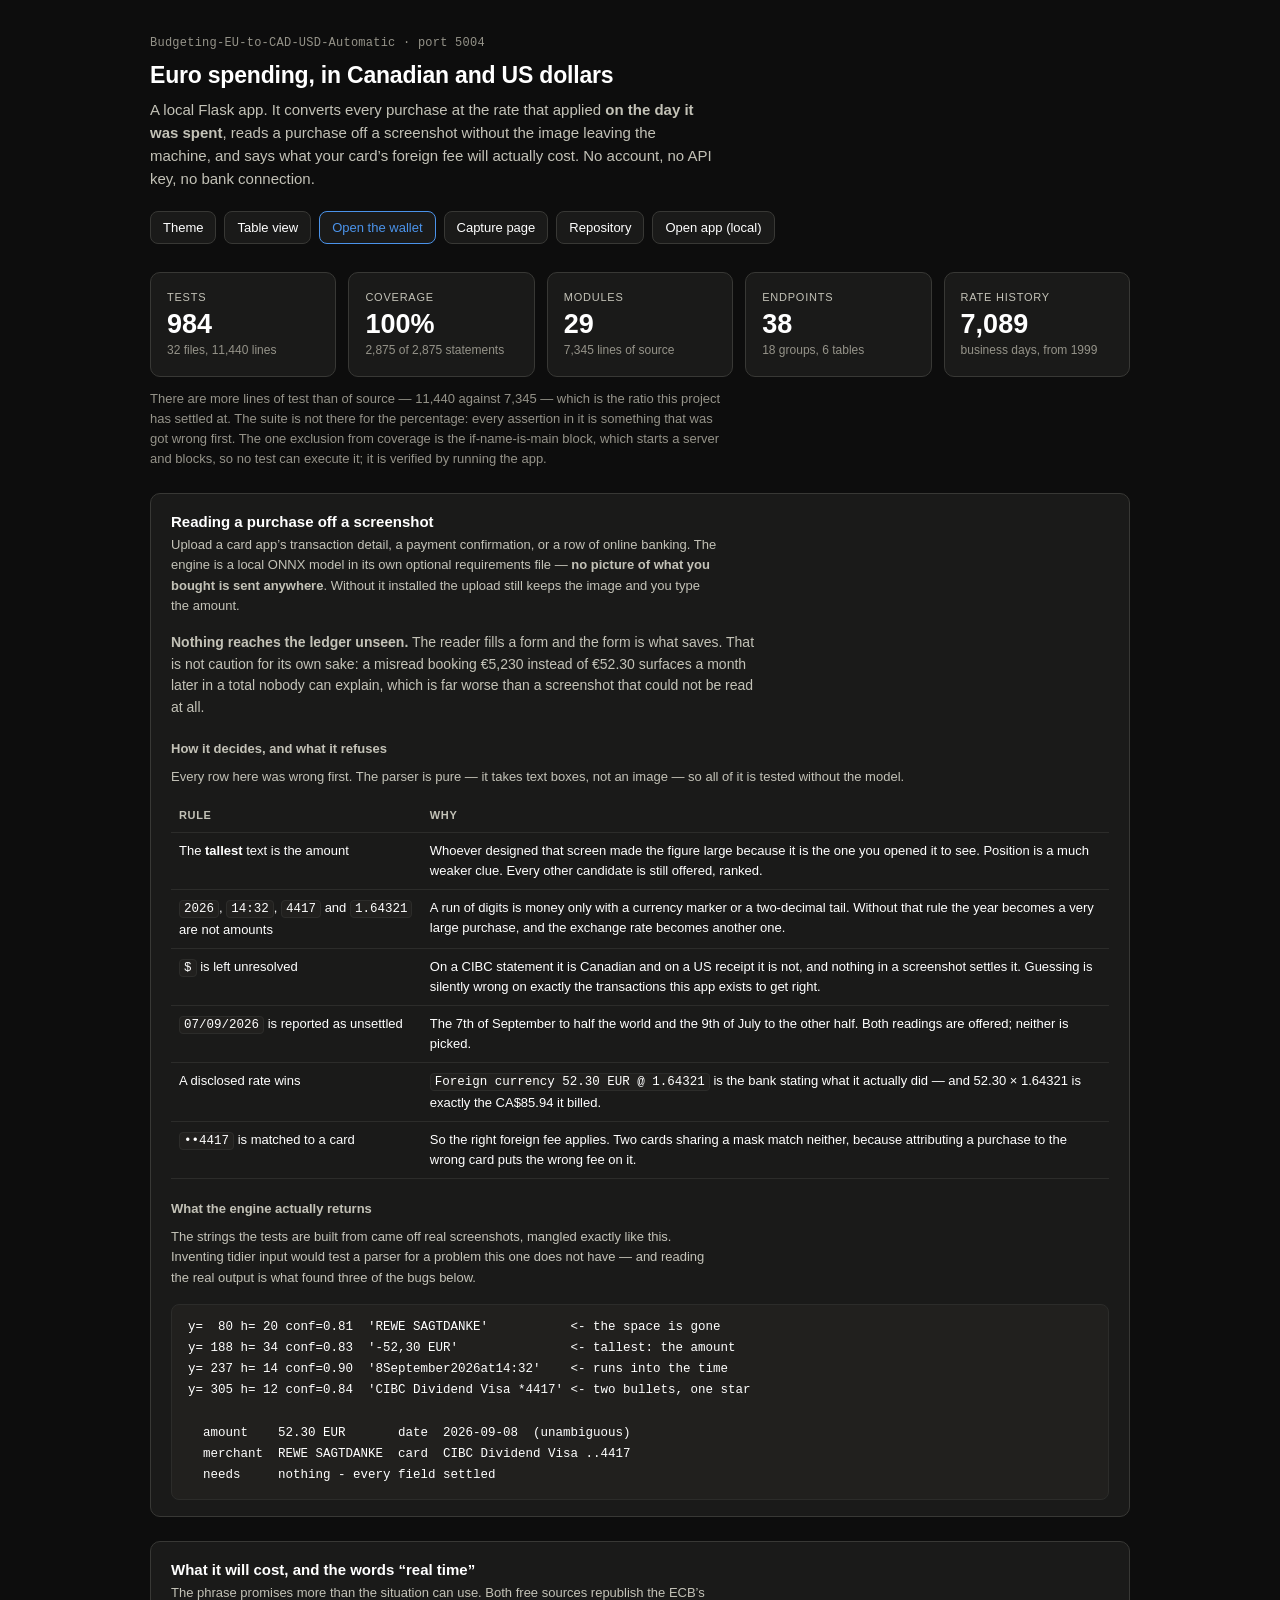
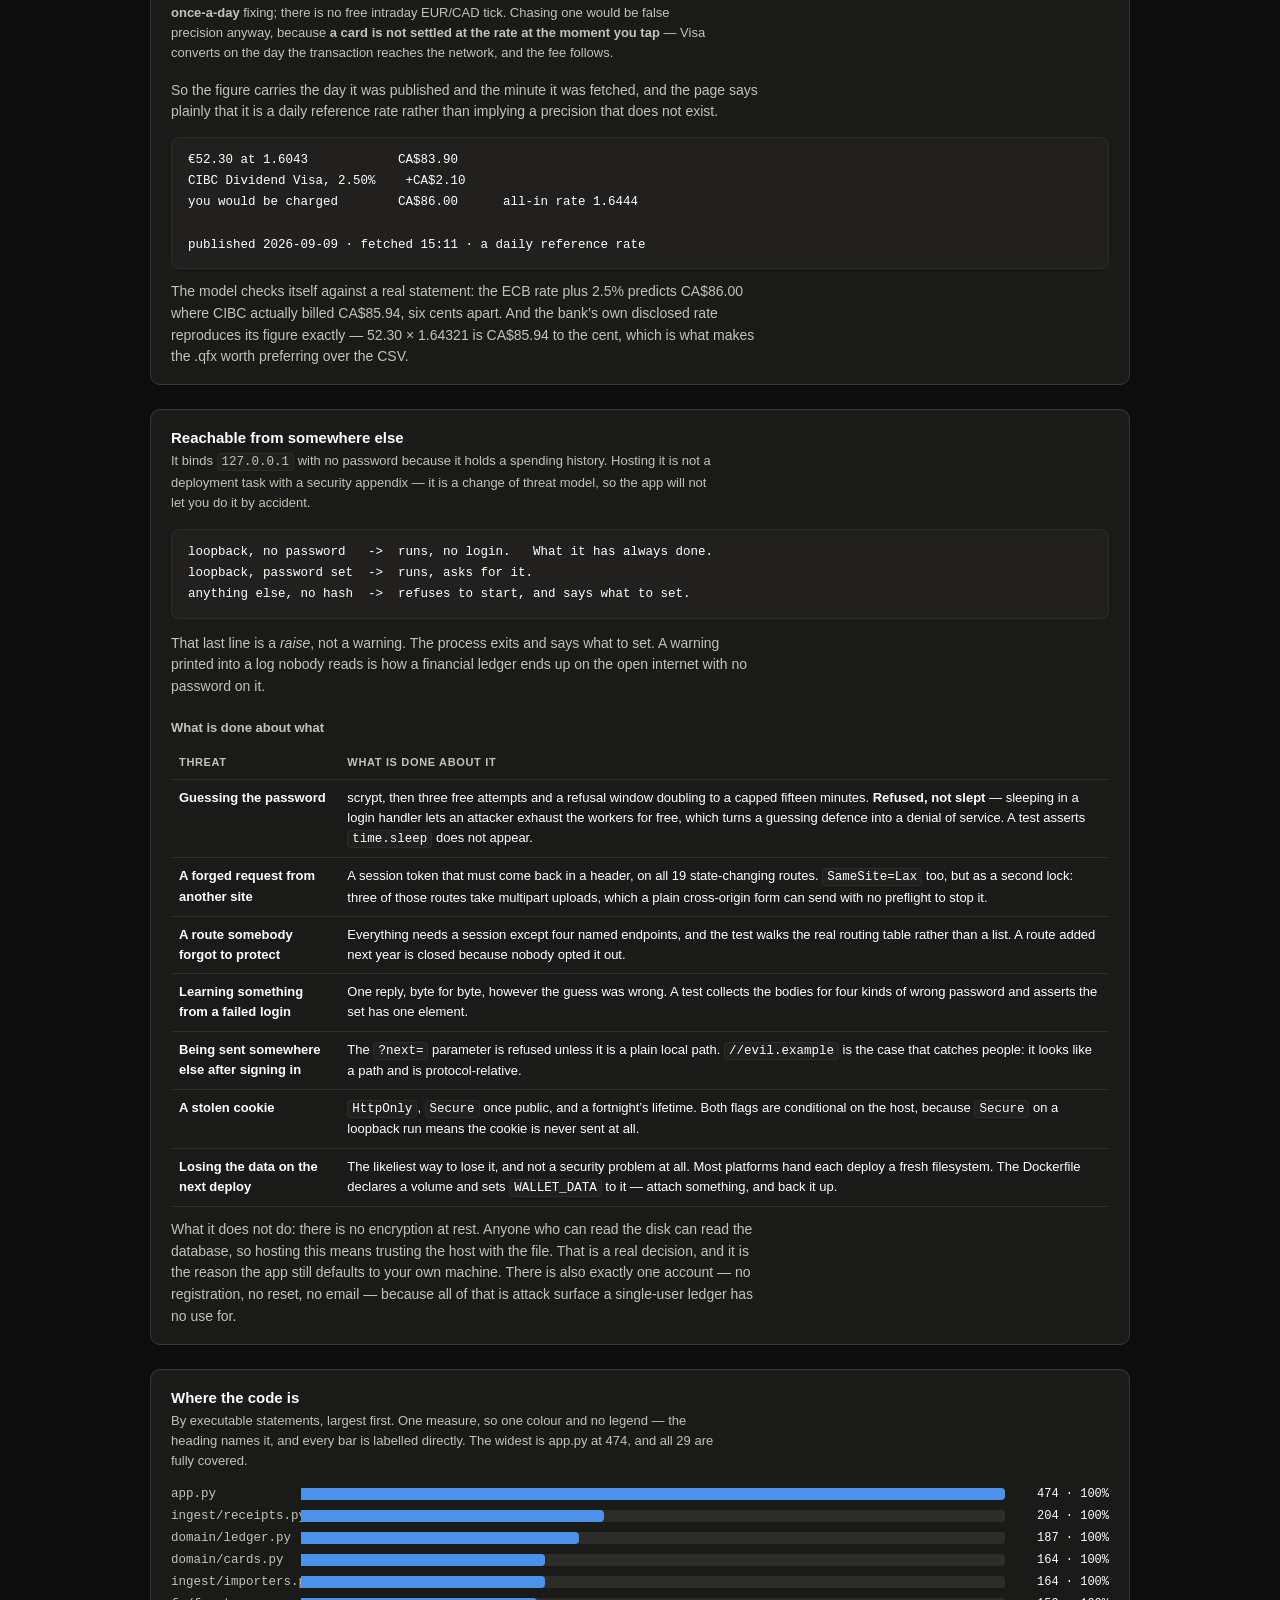
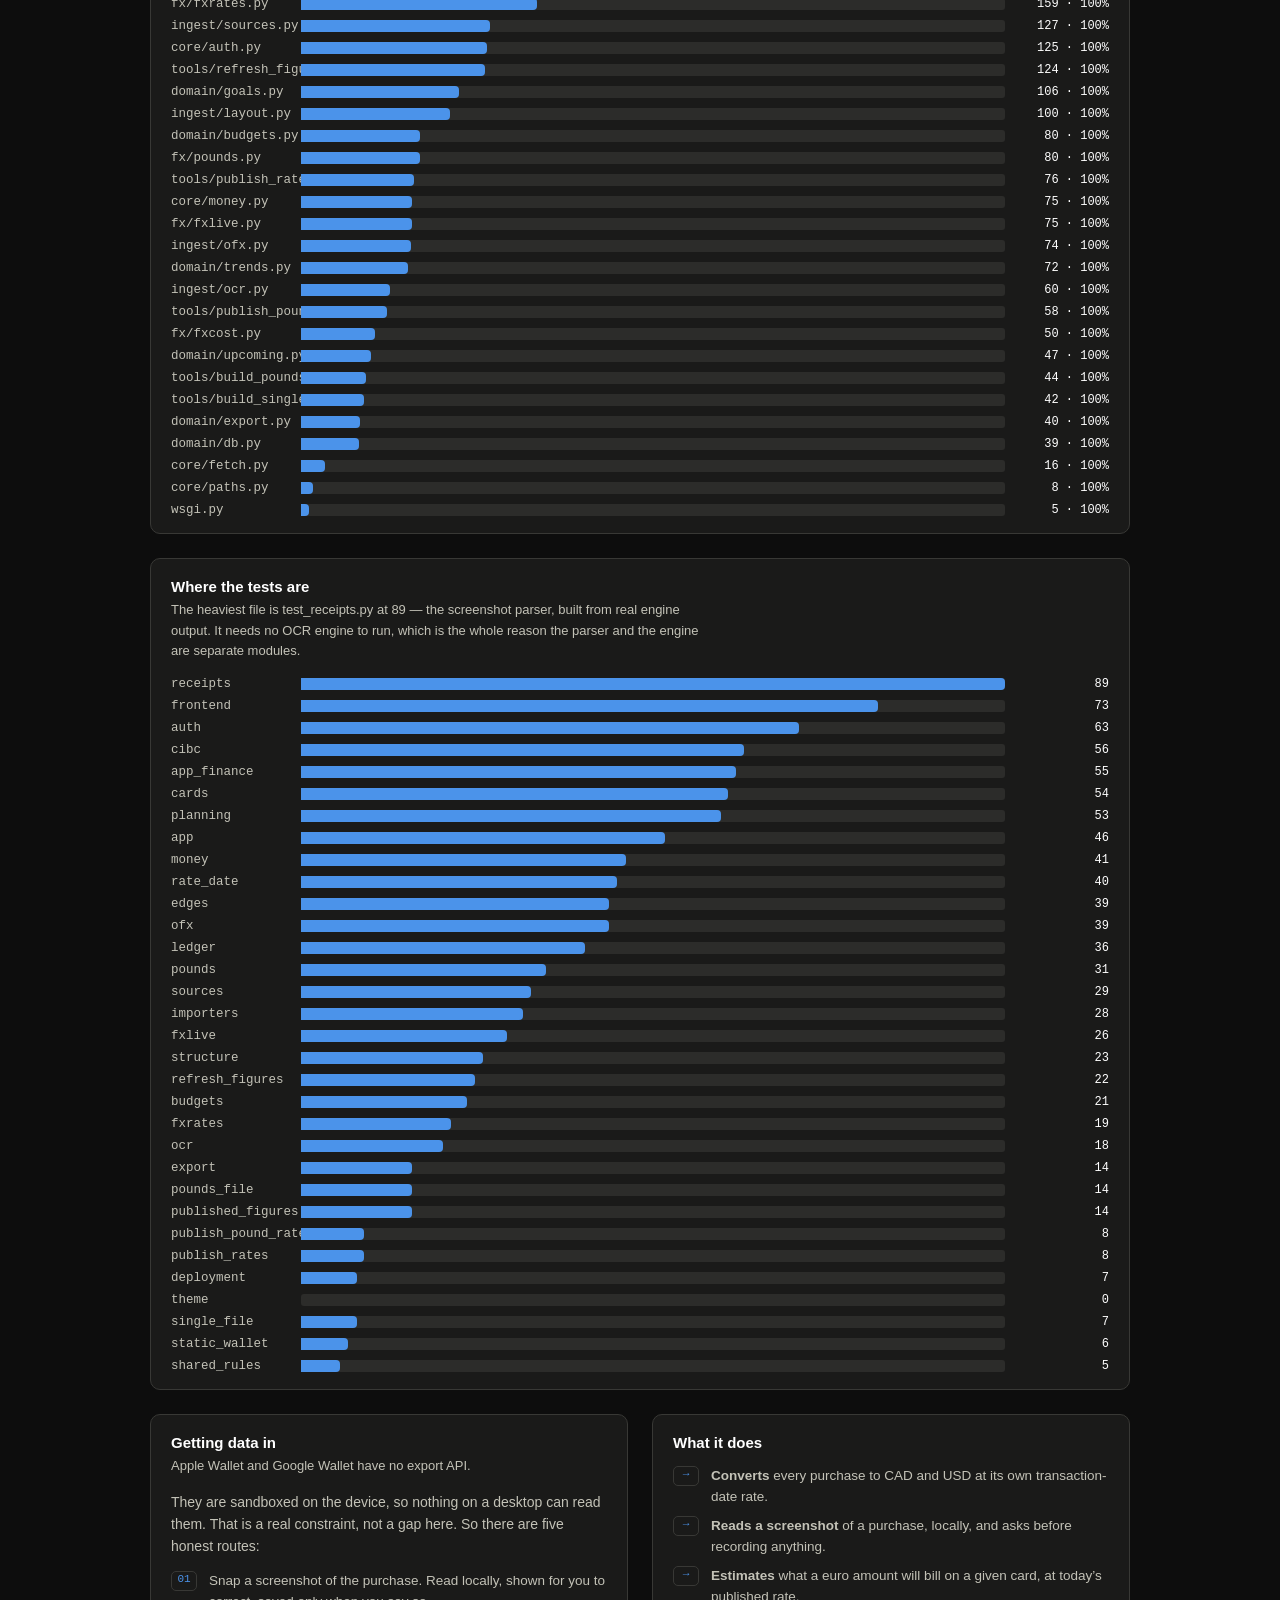
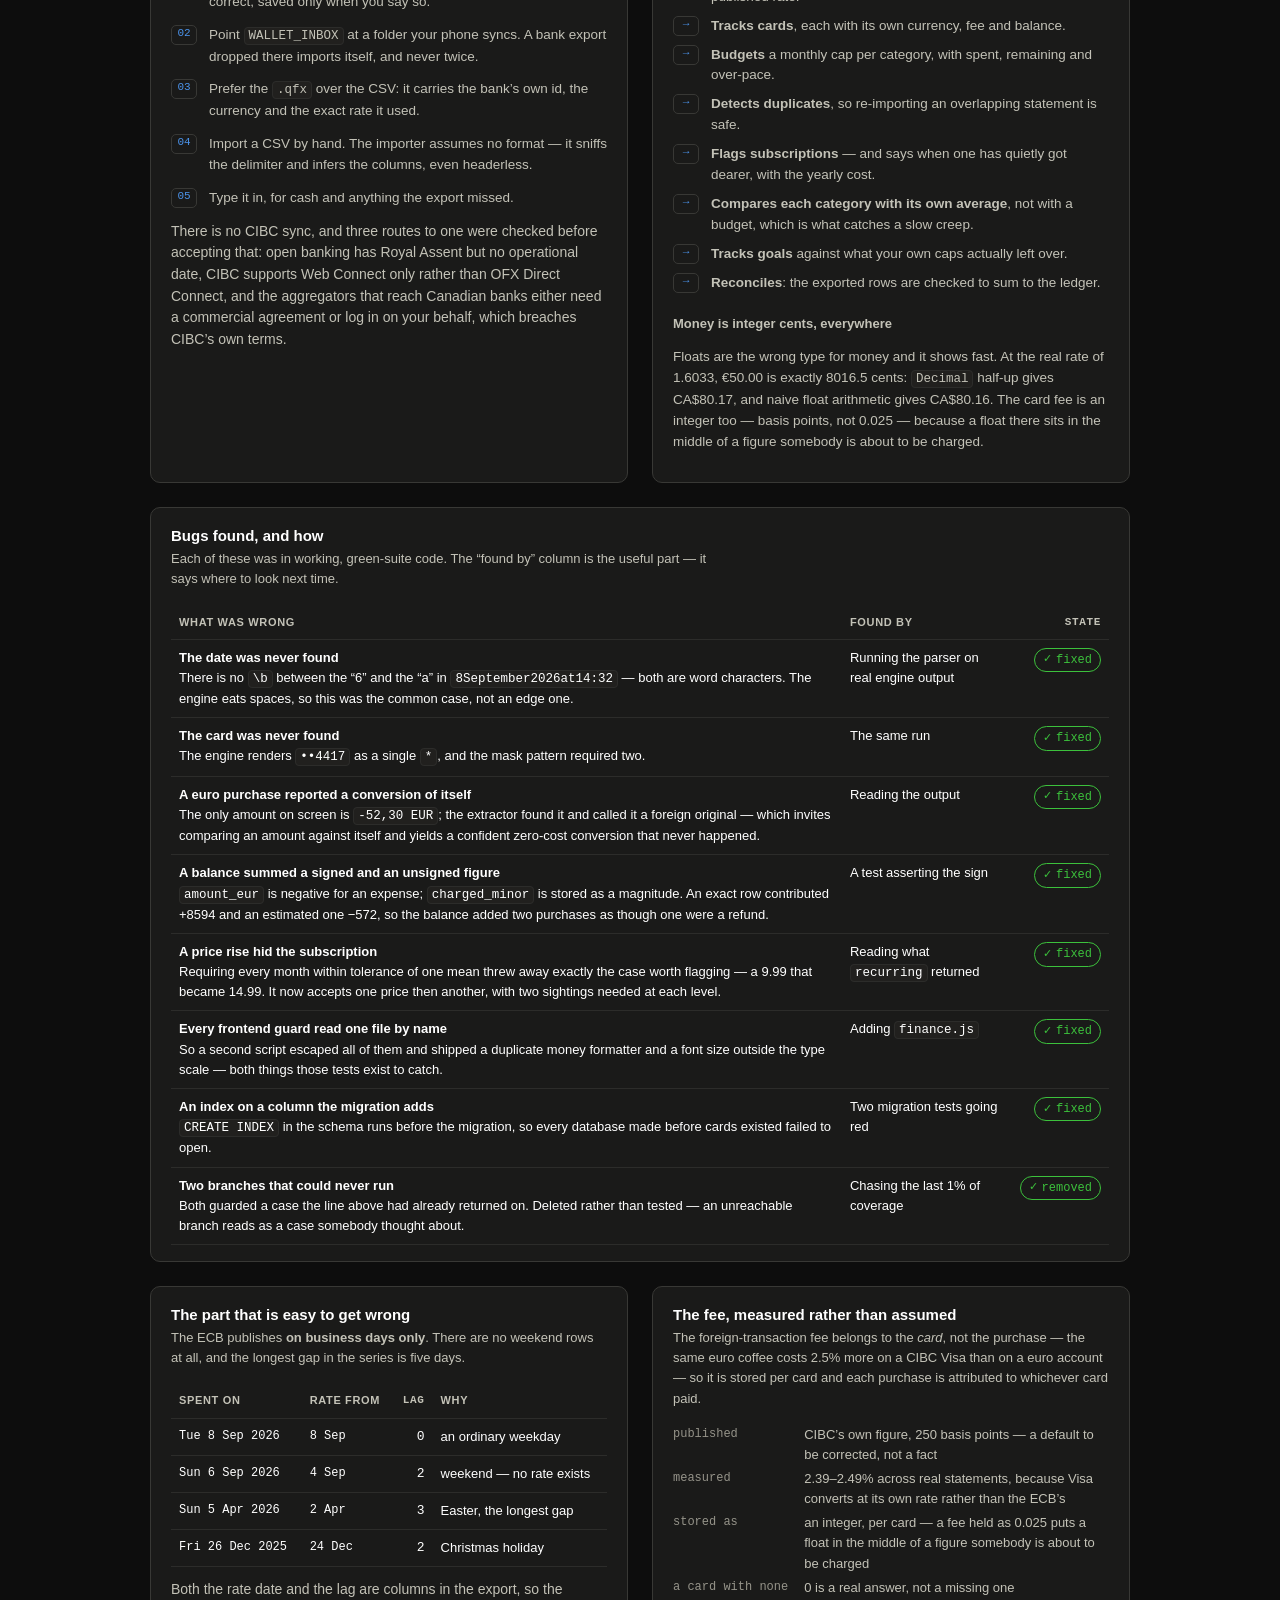
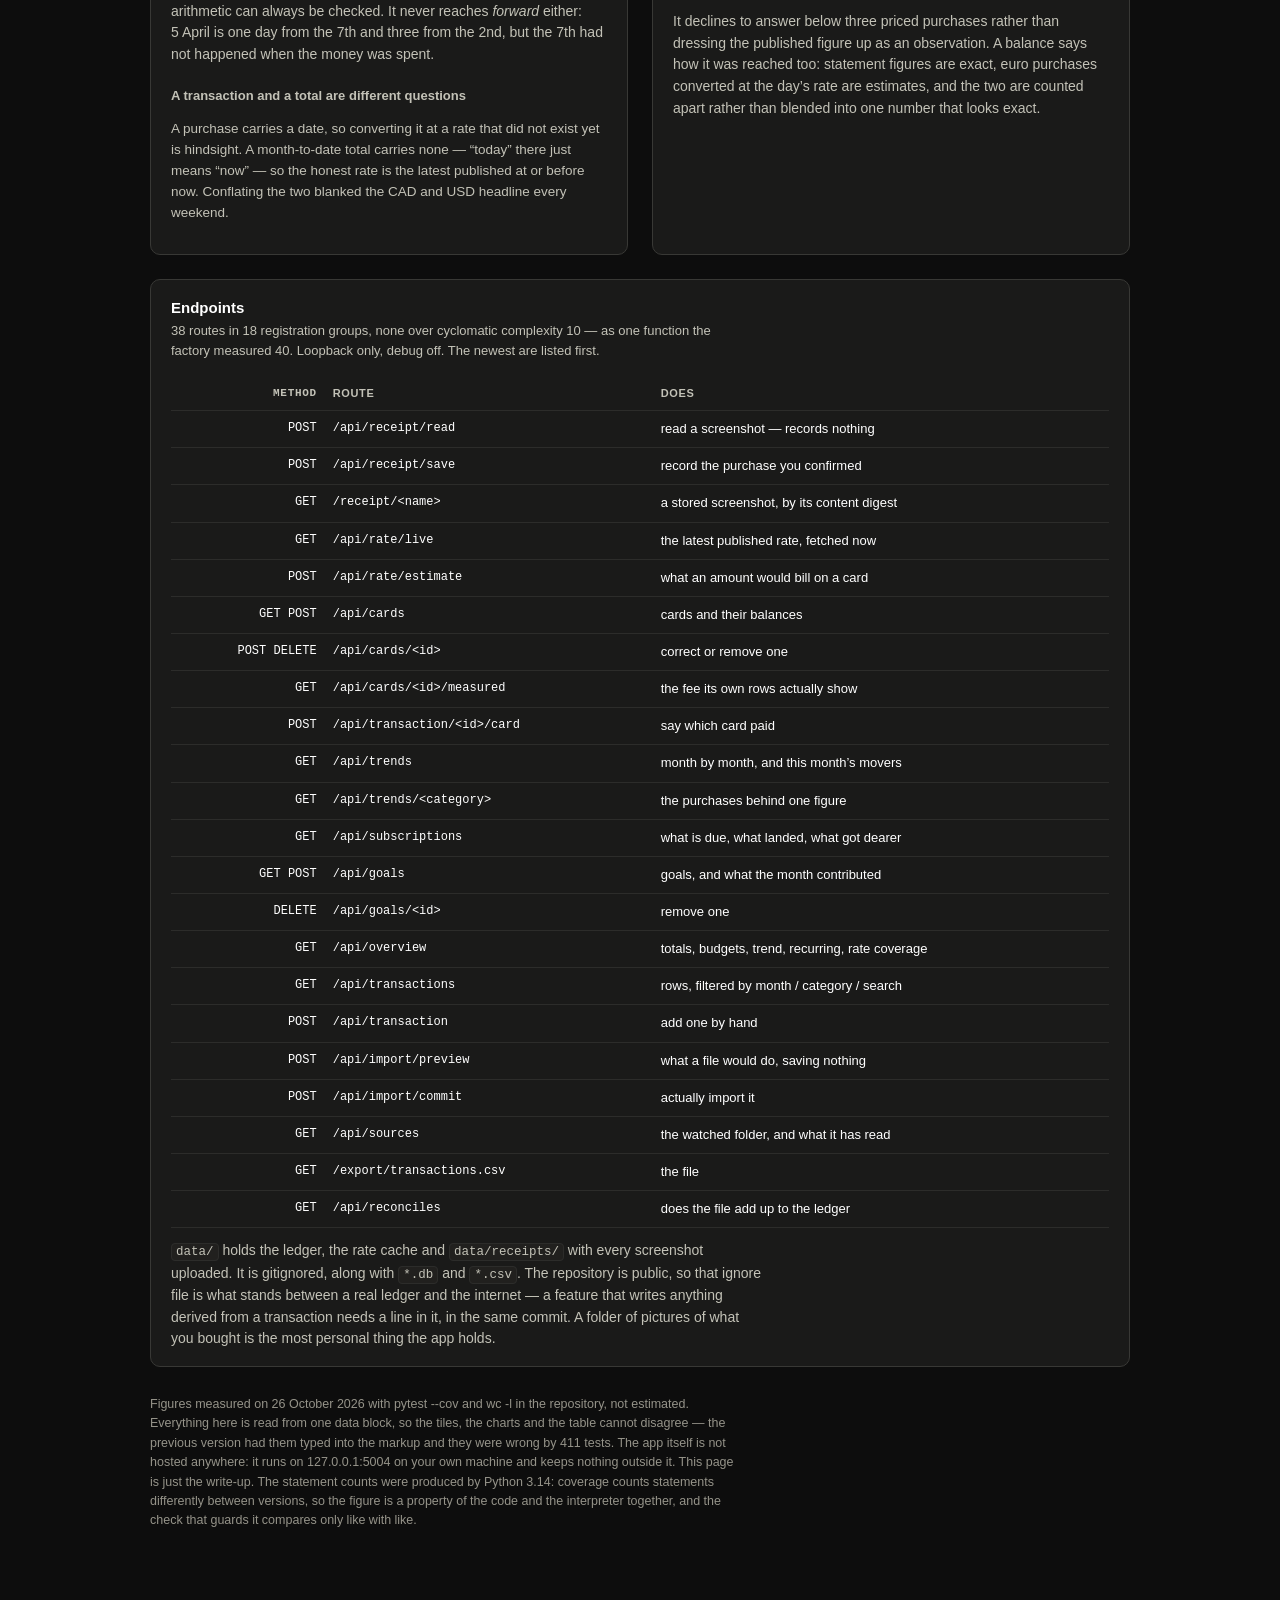
==== commit d357676d: "theme: CSS token system, dark by default, with a light theme and a toggle Every page now opens dark " ====
--- a/docs/index.html
+++ b/docs/index.html
@@ -1,8 +1,18 @@
 <!DOCTYPE html>
-<html lang="en">
+<html lang="en" class="theme-dark">
 <head>
 <meta charset="utf-8">
 <meta name="viewport" content="width=device-width, initial-scale=1">
+<script>
+/* Restores a theme picked before, ahead of first paint. Not needed to theme
+ * the page: class="theme-dark" above already does that, with or without
+ * JavaScript. The key is shared by every page on this origin, so one choice
+ * carries across the whole site. */
+try {
+  var savedTheme = localStorage.getItem('theme');
+  if (/^[a-z]+$/.test(savedTheme)) document.documentElement.classList.replace('theme-dark', 'theme-' + savedTheme);
+} catch (e) { /* storage blocked: stay dark */ }
+</script>
 <title>Wallet — euro spending in CAD and USD — overview</title>
 <meta name="description" content="A local Flask app that converts euro spending at the rate that applied on the day it was spent, reads a purchase off a screenshot without the image leaving the machine, and measures what a card's foreign transaction fee actually costs.">
 <meta property="og:title" content="Wallet — euro spending in Canadian and US dollars">
@@ -12,158 +22,170 @@
 <meta property="og:description" content="Fully covered by tests. Reads a purchase off a screenshot locally, without the image leaving the machine, and never records one unseen.">
 <meta property="og:type" content="website">
 <style>
-/* The warm surface this family of pages uses. The marks on top come from the
- * validated palette and were re-run against *this* surface, because contrast
- * only means anything against the colour the chart actually sits on:
- *
- *   series  #2a78d6  on #fffdf7   all five checks PASS (light)
- *   series  #3987e5  on #1a1a19   all five checks PASS (dark)
- *   good    #0ca30c  3.30:1
- *   warning #fab219  1.80:1  sub-3:1 BY DESIGN -> always icon + label
- *   crit    #d03b3b  4.72:1
- *
- * Run as a categorical set the status colours fail on #fab219, and are meant
- * to: status is not a categorical palette, and amber is legal only with a
- * glyph and a word beside it. Every use of it here has both.
- *
- * Dark is a selected set stepped for the dark surface, not an inversion. */
-.viz-root {
+/* ======================================================================
+   DESIGN TOKENS
+   1. Theme-independent tokens (spacing, type, shape) live on :root.
+   2. Colour tokens live in one block per theme, keyed on a class on <html>.
+      class="theme-dark" is in the markup, so the page is themed with no
+      JavaScript at all; the script in <head> only restores a theme picked
+      before. It does not follow the system's light or dark setting: the
+      page is dark until the visitor chooses light.
+   3. Every rule below reads these tokens, never a raw colour.
+   To add a theme: copy a theme block, rename it .theme-<name>, set every
+   token in it, and add <name> to THEMES in the script at the bottom.
+
+   The colour blocks are the family's shared write-up palette, identical in
+   every project's docs/index.html. Against the previous light palette two
+   values changed because they failed WCAG AA: the muted ink was 3.35:1 on the
+   plane, and the series blue 4.34:1 on the surface. Every text pairing below
+   is at least 4.5:1 and every UI pairing at least 3:1, in both themes, and
+   tests/test_theme.py checks that from these tokens.
+
+   Amber (--color-warning) is sub-3:1 by design: it is a fill only, always
+   with a glyph and a word beside it, and never a text colour.
+   ====================================================================== */
+:root {
+  /* spacing: --space-N is N x 4px */
+  --space-1: 4px; --space-2: 8px; --space-3: 12px; --space-4: 16px; --space-5: 20px; --space-6: 24px; --space-7: 28px; --space-9: 36px; --space-11: 44px;
+
+  /* typography */
+  --font-sans: -apple-system, BlinkMacSystemFont, "Segoe UI", Helvetica, Arial, sans-serif;
+  --font-mono: ui-monospace, SFMono-Regular, Menlo, monospace;
+  --text-2xs: 11px; --text-xs: 12px; --text-sm: 12.5px; --text-base: 13px; --text-md: 13.5px;
+  --text-lg: 14px; --text-body: 15px; --text-xl: 23px; --text-2xl: 27px;
+  --leading-tight: 1.12; --leading-body: 1.55; --leading-relaxed: 1.7;
+  --weight-regular: 400; --weight-medium: 500; --weight-semibold: 600;
+  --tracking-tight: -0.2px; --tracking-mono: .02em; --tracking-caps: .06em; --tracking-caps-wide: .07em;
+
+  /* shape */
+  --radius-xs: 3px; --radius-sm: 4px; --radius-md: 5px; --radius-lg: 8px; --radius-xl: 10px; --radius-full: 999px;
+}
+
+:where(:root), .theme-dark {
+  color-scheme: dark;
+  --color-bg: #0d0d0d; --color-surface: #1a1a19; --color-surface-subtle: #21201e;
+  --color-border: #383835; --color-border-strong: #6e6c66;
+  --color-text-primary: #ffffff; --color-text-muted: #c3c2b7; --color-text-subtle: #959389;
+  --color-accent: #4b93ea; --color-accent-hover: #7ab0f0; --color-accent-subtle: #14263c; --color-text-on-accent: #0d0d0d;
+  --color-danger: #f06a6a; --color-success: #3cc13c; --color-warning: #fab219;
+  --color-grid: #2c2c2a; --color-track: #2c2c2a;
+}
+.theme-light {
   color-scheme: light;
-  --plane:     #ece6d6;
-  --surface:   #fffdf7;
-  --ink:       #12161d;
-  --ink-2:     #3c4453;
-  --ink-muted: #8d7a52;
-  --grid:      #ece6d6;
-  --ring:      #ded5bf;
-  --code-bg:   #f6f1e4;
-  --series:    #2a78d6;
-  --track:     #ece6d6;
-  --good:      #0ca30c;
-  --warning:   #fab219;
-  --critical:  #d03b3b;
-}
-@media (prefers-color-scheme: dark) {
-  :root:where(:not([data-theme="light"])) .viz-root {
-    color-scheme: dark;
-    --plane: #0d0d0d; --surface: #1a1a19;
-    --ink: #ffffff; --ink-2: #c3c2b7; --ink-muted: #898781;
-    --grid: #2c2c2a; --ring: #383835; --code-bg: #21201e;
-    --series: #3987e5; --track: #2c2c2a;
-  }
-}
-:root[data-theme="dark"] .viz-root {
-  color-scheme: dark;
-  --plane: #0d0d0d; --surface: #1a1a19;
-  --ink: #ffffff; --ink-2: #c3c2b7; --ink-muted: #898781;
-  --grid: #2c2c2a; --ring: #383835; --code-bg: #21201e;
-  --series: #3987e5; --track: #2c2c2a;
+  --color-bg: #ece6d6; --color-surface: #fffdf7; --color-surface-subtle: #f6f1e4;
+  --color-border: #ded5bf; --color-border-strong: #7a7466;
+  --color-text-primary: #12161d; --color-text-muted: #3c4453; --color-text-subtle: #665632;
+  --color-accent: #1f63b8; --color-accent-hover: #174f94; --color-accent-subtle: #dfe9f7; --color-text-on-accent: #ffffff;
+  --color-danger: #b02e2e; --color-success: #0a6e0a; --color-warning: #fab219;
+  --color-grid: #ece6d6; --color-track: #ece6d6;
 }
 
 * { box-sizing: border-box; }
 html, body { margin: 0; }
 .viz-root {
-  --text: -apple-system, BlinkMacSystemFont, "Segoe UI", Helvetica, Arial, sans-serif;
-  --mono: ui-monospace, SFMono-Regular, Menlo, monospace;
-  padding: 34px 24px 44px;
-  font: 15px/1.55 var(--text);
-  background: var(--plane); color: var(--ink);
+  padding: var(--space-9) var(--space-6) var(--space-11);
+  font: var(--text-body)/var(--leading-body) var(--font-sans);
+  background: var(--color-bg); color: var(--color-text-primary);
   min-height: 100vh;
 }
 main { max-width: 980px; margin: 0 auto; }
 
 .crumb {
-  margin: 0 0 6px; font: 400 12px var(--mono); color: var(--ink-muted);
-  letter-spacing: .02em;
-}
-h1 { font-size: 23px; margin: 0 0 5px; letter-spacing: -0.2px; }
-.lede { color: var(--ink-2); margin: 0; font-size: 15px; max-width: 68ch; }
-.head { display: flex; justify-content: space-between; align-items: flex-start; gap: 18px; flex-wrap: wrap; }
-.controls { display: flex; gap: 8px; flex-wrap: wrap; }
+  margin: 0 0 var(--space-2); font: var(--weight-regular) var(--text-xs) var(--font-mono); color: var(--color-text-subtle);
+  letter-spacing: var(--tracking-mono);
+}
+h1 { font-size: var(--text-xl); margin: 0 0 var(--space-1); letter-spacing: var(--tracking-tight); }
+.lede { color: var(--color-text-muted); margin: 0; font-size: var(--text-body); max-width: 68ch; }
+.head { display: flex; justify-content: space-between; align-items: flex-start; gap: var(--space-5); flex-wrap: wrap; }
+.controls { display: flex; gap: var(--space-2); flex-wrap: wrap; }
 button, .btn {
-  font: 400 13px var(--text); cursor: pointer; text-decoration: none;
+  font: var(--weight-regular) var(--text-base) var(--font-sans); cursor: pointer; text-decoration: none;
   display: inline-block;
-  background: var(--surface); color: var(--ink);
-  border: 1px solid var(--ring); border-radius: 8px; padding: 7px 12px;
-}
-button:hover, .btn:hover { border-color: var(--ink-muted); }
-button[aria-pressed="true"] { border-color: var(--series); color: var(--series); }
+  background: var(--color-surface); color: var(--color-text-primary);
+  border: 1px solid var(--color-border); border-radius: var(--radius-lg); padding: var(--space-2) var(--space-3);
+}
+button:hover, .btn:hover { border-color: var(--color-text-subtle); }
+button[aria-pressed="true"] { border-color: var(--color-accent); color: var(--color-accent); }
 /* The one action here that works from this page. Border and text in the
    series colour rather than a filled block: that is the pairing the palette
    was validated for, and it is already this page's idiom for a button that
    is on. */
-.btn.primary { border-color: var(--series); color: var(--series); }
+.btn.primary { border-color: var(--color-accent); color: var(--color-accent); }
 
 /* ------------------------------------------------------------ stat tiles */
 /* A bare stat tile is the one form that ships without a hover layer: there is
  * no plot to interrogate, just the figure and what it counts. */
-.tiles { display: grid; grid-template-columns: repeat(auto-fit, minmax(156px, 1fr)); gap: 12px; margin: 26px 0 10px; }
-.tile { background: var(--surface); border: 1px solid var(--ring); border-radius: 10px; padding: 14px 16px; }
-.tile .k { display: block; color: var(--ink-2); font-size: 11px; text-transform: uppercase; letter-spacing: .07em; }
-.tile .v { display: block; margin-top: 3px; font: 600 27px/1.12 var(--text); font-variant-numeric: tabular-nums; }
-.tile .n { display: block; margin-top: 2px; color: var(--ink-muted); font-size: 12px; }
-
-.note { color: var(--ink-muted); font-size: 13px; max-width: 80ch; margin: 12px 0 0; }
+.tiles { display: grid; grid-template-columns: repeat(auto-fit, minmax(156px, 1fr)); gap: var(--space-3); margin: var(--space-7) 0 var(--space-3); }
+.tile { background: var(--color-surface); border: 1px solid var(--color-border); border-radius: var(--radius-xl); padding: var(--space-4) var(--space-4); }
+.tile .k { display: block; color: var(--color-text-muted); font-size: var(--text-2xs); text-transform: uppercase; letter-spacing: var(--tracking-caps-wide); }
+.tile .v { display: block; margin-top: 3px; font: var(--weight-semibold) var(--text-2xl)/var(--leading-tight) var(--font-sans); font-variant-numeric: tabular-nums; }
+.tile .n { display: block; margin-top: 2px; color: var(--color-text-subtle); font-size: var(--text-xs); }
+
+.note { color: var(--color-text-subtle); font-size: var(--text-base); max-width: 80ch; margin: var(--space-3) 0 0; }
 
 /* ---------------------------------------------------------------- panels */
-.panel { background: var(--surface); border: 1px solid var(--ring); border-radius: 10px; padding: 17px 19px; margin-top: 22px; }
-.panel h2 { margin: 0 0 2px; font-size: 15px; }
-.panel h3 { margin: 20px 0 6px; font-size: 13px; color: var(--ink-2); }
-.panel .sub { margin: 0 0 14px; color: var(--ink-2); font-size: 13px; max-width: 76ch; }
-.panel p { font-size: 14px; color: var(--ink-2); max-width: 76ch; }
-.split { display: grid; grid-template-columns: repeat(auto-fit, minmax(330px, 1fr)); gap: 22px; }
+.panel { background: var(--color-surface); border: 1px solid var(--color-border); border-radius: var(--radius-xl); padding: var(--space-4) var(--space-5); margin-top: var(--space-6);
+         /* a wide table scrolls inside its panel on a phone, not the page */
+         min-width: 0; overflow-x: auto; }
+.panel h2 { margin: 0 0 2px; font-size: var(--text-body); }
+.panel h3 { margin: var(--space-5) 0 var(--space-2); font-size: var(--text-base); color: var(--color-text-muted); }
+.panel .sub { margin: 0 0 var(--space-4); color: var(--color-text-muted); font-size: var(--text-base); max-width: 76ch; }
+.panel p { font-size: var(--text-lg); color: var(--color-text-muted); max-width: 76ch; }
+.split { display: grid; grid-template-columns: repeat(auto-fit, minmax(min(330px, 100%), 1fr)); gap: var(--space-6); }
 
 /* Thin marks on a recessive track, 4px rounding on the data end only so the
  * mark stays anchored flat to the baseline it grows from. */
-.bars { display: grid; gap: 9px; }
-.bar { display: grid; grid-template-columns: 118px 1fr 92px; gap: 12px; align-items: center; }
-.bar .lab { font: 400 12.5px var(--mono); color: var(--ink-2); }
-.bar .rail { position: relative; height: 12px; background: var(--track); border-radius: 3px; }
-.bar .fill { position: absolute; inset: 0 auto 0 0; background: var(--series); border-radius: 0 4px 4px 0; }
-.bar .val { text-align: right; font: 500 12px var(--mono); font-variant-numeric: tabular-nums; color: var(--ink); }
-.bar:hover .rail { outline: 2px solid var(--ring); outline-offset: 2px; }
+.bars { display: grid; gap: var(--space-2); }
+.bar { display: grid; grid-template-columns: 118px 1fr 92px; gap: var(--space-3); align-items: center; }
+.bar .lab { font: var(--weight-regular) var(--text-sm) var(--font-mono); color: var(--color-text-muted); }
+.bar .rail { position: relative; height: 12px; background: var(--color-track); border-radius: var(--radius-xs); }
+.bar .fill { position: absolute; inset: 0 auto 0 0; background: var(--color-accent); border-radius: 0 var(--radius-sm) var(--radius-sm) 0; }
+.bar .val { text-align: right; font: var(--weight-medium) var(--text-xs) var(--font-mono); font-variant-numeric: tabular-nums; color: var(--color-text-primary); }
+.bar:hover .rail { outline: 2px solid var(--color-border); outline-offset: 2px; }
 
 /* ----------------------------------------------------------------- table */
 table { width: 100%; border-collapse: collapse; }
-caption { text-align: left; color: var(--ink-2); font-size: 13px; padding-bottom: 10px; }
-th, td { text-align: left; padding: 7px 9px; border-bottom: 1px solid var(--grid); font-size: 13px; vertical-align: top; }
-th { color: var(--ink-2); font-size: 11px; text-transform: uppercase; letter-spacing: .06em; }
-td.num, th.num { text-align: right; font-family: var(--mono); font-variant-numeric: tabular-nums; }
-td.mono { font-family: var(--mono); font-size: 12px; }
-tr.total td { border-bottom: none; font-weight: 600; }
+caption { text-align: left; color: var(--color-text-muted); font-size: var(--text-base); padding-bottom: var(--space-3); }
+th, td { text-align: left; padding: var(--space-2) var(--space-2); border-bottom: 1px solid var(--color-grid); font-size: var(--text-base); vertical-align: top; }
+th { color: var(--color-text-muted); font-size: var(--text-2xs); text-transform: uppercase; letter-spacing: var(--tracking-caps); }
+td.num, th.num { text-align: right; font-family: var(--font-mono); font-variant-numeric: tabular-nums; }
+td.mono { font-family: var(--font-mono); font-size: var(--text-xs); }
+tr.total td { border-bottom: none; font-weight: var(--weight-semibold); }
 [hidden] { display: none !important; }
 
-code { font-family: var(--mono); font-size: 12.5px; background: var(--code-bg); border: 1px solid var(--grid); border-radius: 4px; padding: 1px 5px; }
+code { font-family: var(--font-mono); font-size: var(--text-sm); background: var(--color-surface-subtle); border: 1px solid var(--color-grid); border-radius: var(--radius-sm); padding: 1px var(--space-1); }
 pre {
-  background: var(--code-bg); border: 1px solid var(--grid); border-radius: 8px;
-  padding: 13px 15px; overflow-x: auto;
-  font: 12.5px/1.7 var(--mono); color: var(--ink); margin: 12px 0 0;
+  background: var(--color-surface-subtle); border: 1px solid var(--color-grid); border-radius: var(--radius-lg);
+  padding: var(--space-3) var(--space-4); overflow-x: auto;
+  font: var(--text-sm)/var(--leading-relaxed) var(--font-mono); color: var(--color-text-primary); margin: var(--space-3) 0 0;
 }
 
 /* Numbered steps, reused from the previous version of this page. */
-.flow { list-style: none; margin: 12px 0 0; padding: 0; display: grid; gap: 10px; }
-.flow li { display: grid; grid-template-columns: 26px 1fr; gap: 10px; font-size: 13.5px; color: var(--ink-2); }
+.flow { list-style: none; margin: var(--space-3) 0 0; padding: 0; display: grid; gap: var(--space-3); }
+.flow li { display: grid; grid-template-columns: 26px 1fr; gap: var(--space-3); font-size: var(--text-md); color: var(--color-text-muted); }
 .step {
-  font: 500 11px var(--mono); color: var(--series);
-  border: 1px solid var(--ring); border-radius: 5px;
+  font: var(--weight-medium) var(--text-2xs) var(--font-mono); color: var(--color-accent);
+  border: 1px solid var(--color-border); border-radius: var(--radius-md);
   text-align: center; padding: 1px 0; height: 20px;
 }
 
 /* Status. Never colour alone: each carries a glyph and a word, which is what
  * makes the sub-3:1 amber legal. */
-.flag { display: inline-flex; align-items: center; gap: 5px; font-size: 12px;
-        padding: 2px 8px; border: 1px solid var(--ring); border-radius: 999px;
+.flag { display: inline-flex; align-items: center; gap: var(--space-1); font-size: var(--text-xs);
+        padding: 2px var(--space-2); border: 1px solid var(--color-border); border-radius: var(--radius-full);
         white-space: nowrap; }
-.flag .g { font-family: var(--mono); font-size: 11px; }
-.flag.good { color: var(--good); border-color: var(--good); }
-.flag.warn { color: var(--warning); border-color: var(--warning); }
-.flag.crit { color: var(--critical); border-color: var(--critical); }
-
-.kv { display: grid; grid-template-columns: auto 1fr; gap: 5px 14px; font-size: 13px; margin-top: 10px; }
-.kv dt { color: var(--ink-muted); font-family: var(--mono); font-size: 12px; white-space: nowrap; }
-.kv dd { margin: 0; color: var(--ink-2); }
-
-footer { margin-top: 28px; color: var(--ink-muted); font-size: 12.5px; max-width: 84ch; }
+.flag .g { font-family: var(--font-mono); font-size: var(--text-2xs); }
+.flag.good { color: var(--color-success); border-color: var(--color-success); }
+/* Amber is never text: the word and glyph stay in the ink and only the
+ * outline is amber. Nothing on this page raises one at the moment. */
+.flag.warn { color: var(--color-text-primary); border-color: var(--color-warning); }
+.flag.crit { color: var(--color-danger); border-color: var(--color-danger); }
+
+.kv { display: grid; grid-template-columns: auto 1fr; gap: var(--space-1) var(--space-4); font-size: var(--text-base); margin-top: var(--space-3); }
+.kv dt { color: var(--color-text-subtle); font-family: var(--font-mono); font-size: var(--text-xs); white-space: nowrap; }
+.kv dd { margin: 0; color: var(--color-text-muted); }
+
+footer { margin-top: var(--space-7); color: var(--color-text-subtle); font-size: var(--text-sm); max-width: 84ch; }
 </style>
 </head>
 
@@ -183,7 +205,7 @@
     </p>
   </div>
   <div class="controls">
-    <button id="themeBtn" type="button">Theme</button>
+    <button id="themeBtn" type="button" aria-label="Switch to light theme">Theme</button>
     <button id="tableBtn" type="button" aria-pressed="false">Table view</button>
     <!-- First, and the only one of the three that works from here: the
          capture page is a static file beside this one, so it opens on a
@@ -333,9 +355,9 @@
 
   <section class="panel">
     <h2>What it does</h2>
-    <ul class="flow" id="doesList" style="gap:8px"></ul>
+    <ul class="flow" id="doesList" style="gap:var(--space-2)"></ul>
     <h3>Money is integer cents, everywhere</h3>
-    <p style="font-size:13.5px">
+    <p style="font-size:var(--text-md)">
       Floats are the wrong type for money and it shows fast. At the real rate
       of 1.6033, &euro;50.00 is exactly 8016.5 cents: <code>Decimal</code>
       half-up gives CA$80.17, and naive float arithmetic gives CA$80.16. The
@@ -377,7 +399,7 @@
       the 7th had not happened when the money was spent.
     </p>
     <h3>A transaction and a total are different questions</h3>
-    <p style="font-size:13.5px">
+    <p style="font-size:var(--text-md)">
       A purchase carries a date, so converting it at a rate that did not exist
       yet is hindsight. A month-to-date total carries none &mdash;
       &ldquo;today&rdquo; there just means &ldquo;now&rdquo; &mdash; so the
@@ -502,6 +524,7 @@
   { file: 'test_publish_pound_rates.py', n:  8, of: 'the pound rate tool, fed a zip in the ECB’s own shape' },
   { file: 'test_publish_rates.py',       n:  8, of: 'the rate snapshot tool, and that it rebuilds the committed fixture' },
   { file: 'test_deployment.py',          n:  7, of: 'that the two host configs agree with the Dockerfile and the app' },
+  { file: 'test_theme.py', n: 0, of: 'the colour themes: every pairing at WCAG AA, the toggle, and no-JS dark' },
   { file: 'test_single_file.py',         n:  7, of: 'the standalone build: one file, opened from disk, no network' },
   { file: 'test_static_wallet.py',       n:  6, of: 'the rate lookup in both languages, and the file between them' },
   { file: 'test_shared_rules.py',        n:  5, of: 'the parser in both languages, against one shared fixture' }
@@ -875,11 +898,25 @@
 
 /* -------------------------------------------------------------- controls */
 
+/* THEMES in order; each name needs a matching .theme-<name> block in the
+ * stylesheet above, and the first is the one written into the markup. A saved
+ * name with no block (one since removed) falls back to the first. */
+var THEMES = ['dark', 'light'];
+var theme = THEMES.filter(function (t) {
+  return document.documentElement.classList.contains('theme-' + t);
+})[0] || THEMES[0];
+function nextTheme() { return THEMES[(THEMES.indexOf(theme) + 1) % THEMES.length]; }
+function applyTheme(name) {
+  var root = document.documentElement;
+  root.className = root.className.replace(/(^|\s)theme-\S+/g, '').trim() + ' theme-' + name;
+  theme = name;
+  el('themeBtn').setAttribute('aria-label', 'Switch to ' + nextTheme() + ' theme');
+}
+applyTheme(theme);
 el('themeBtn').addEventListener('click', function () {
-  var set = document.documentElement.getAttribute('data-theme');
-  var dark = set ? set === 'dark'
-    : window.matchMedia('(prefers-color-scheme: dark)').matches;
-  document.documentElement.setAttribute('data-theme', dark ? 'light' : 'dark');
+  var name = nextTheme();
+  try { localStorage.setItem('theme', name); } catch (e) { /* not remembered */ }
+  applyTheme(name);
 });
 
 el('tableBtn').addEventListener('click', function () {
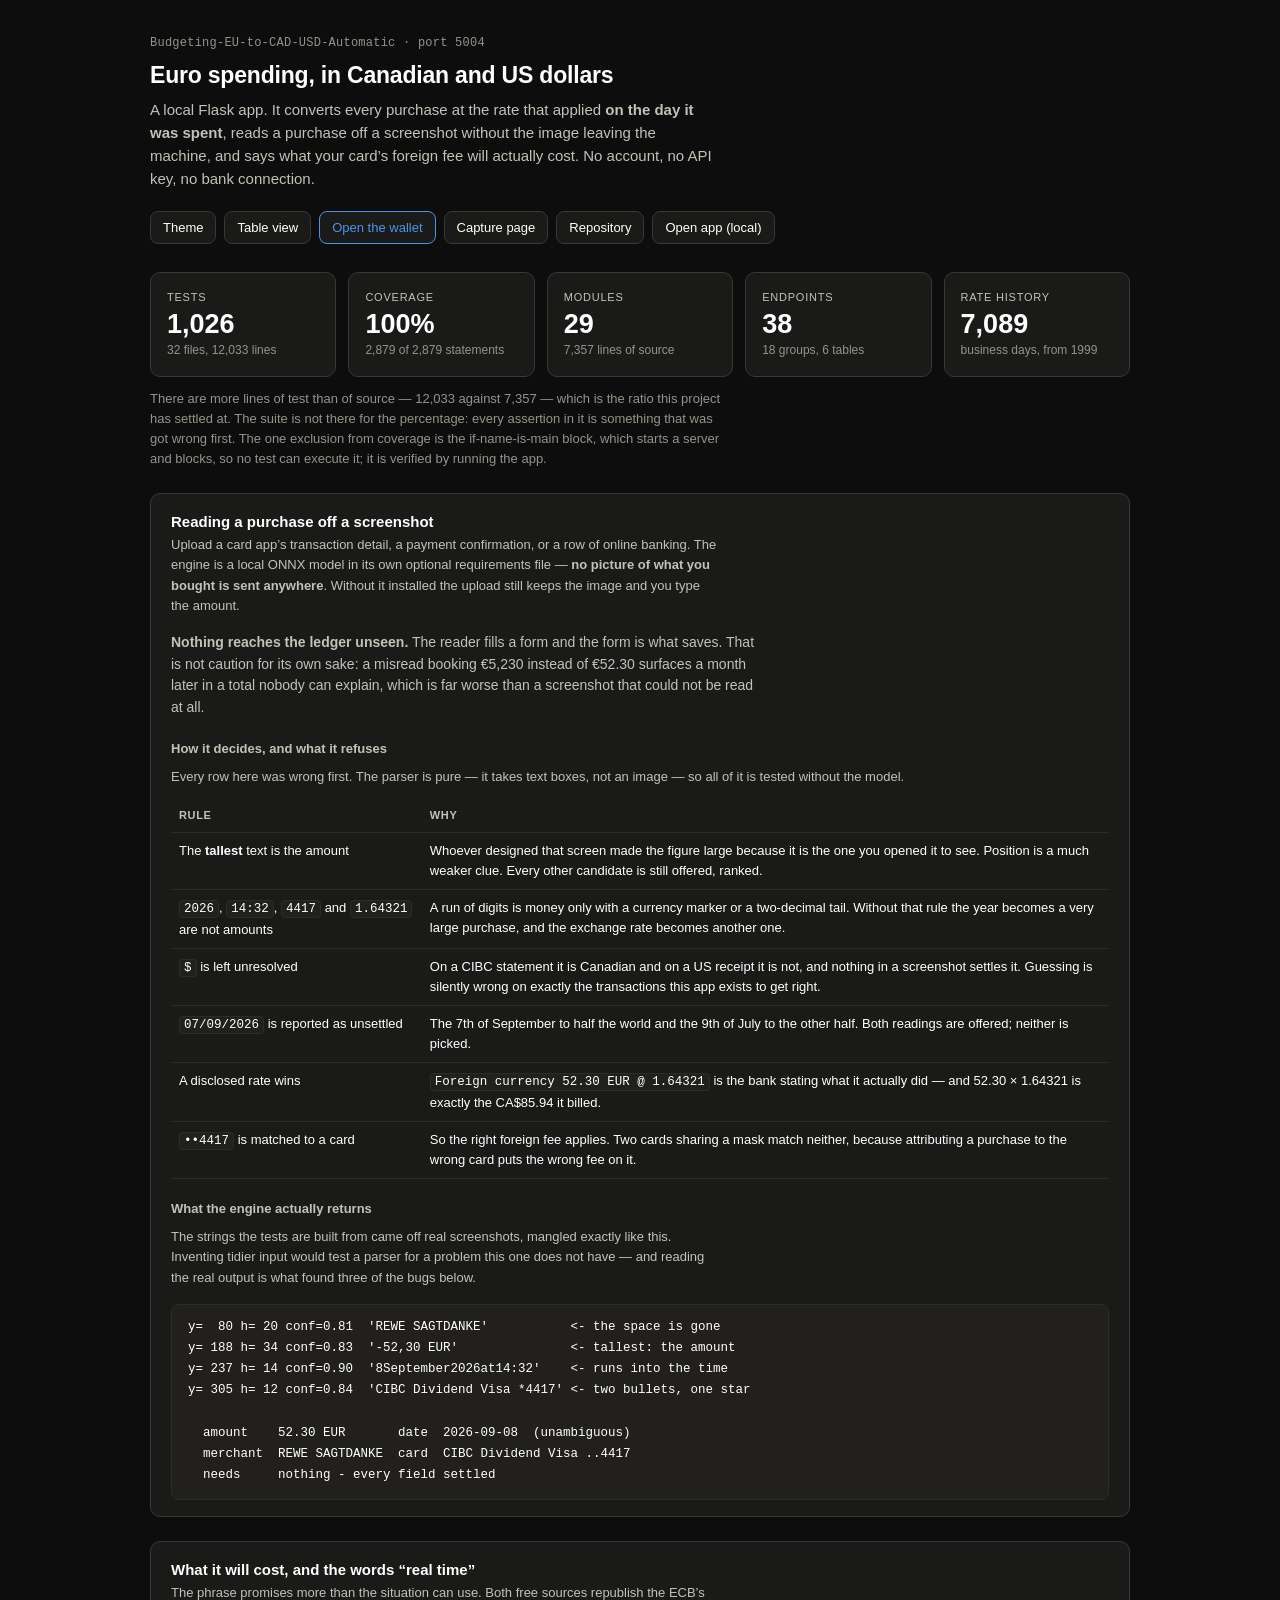
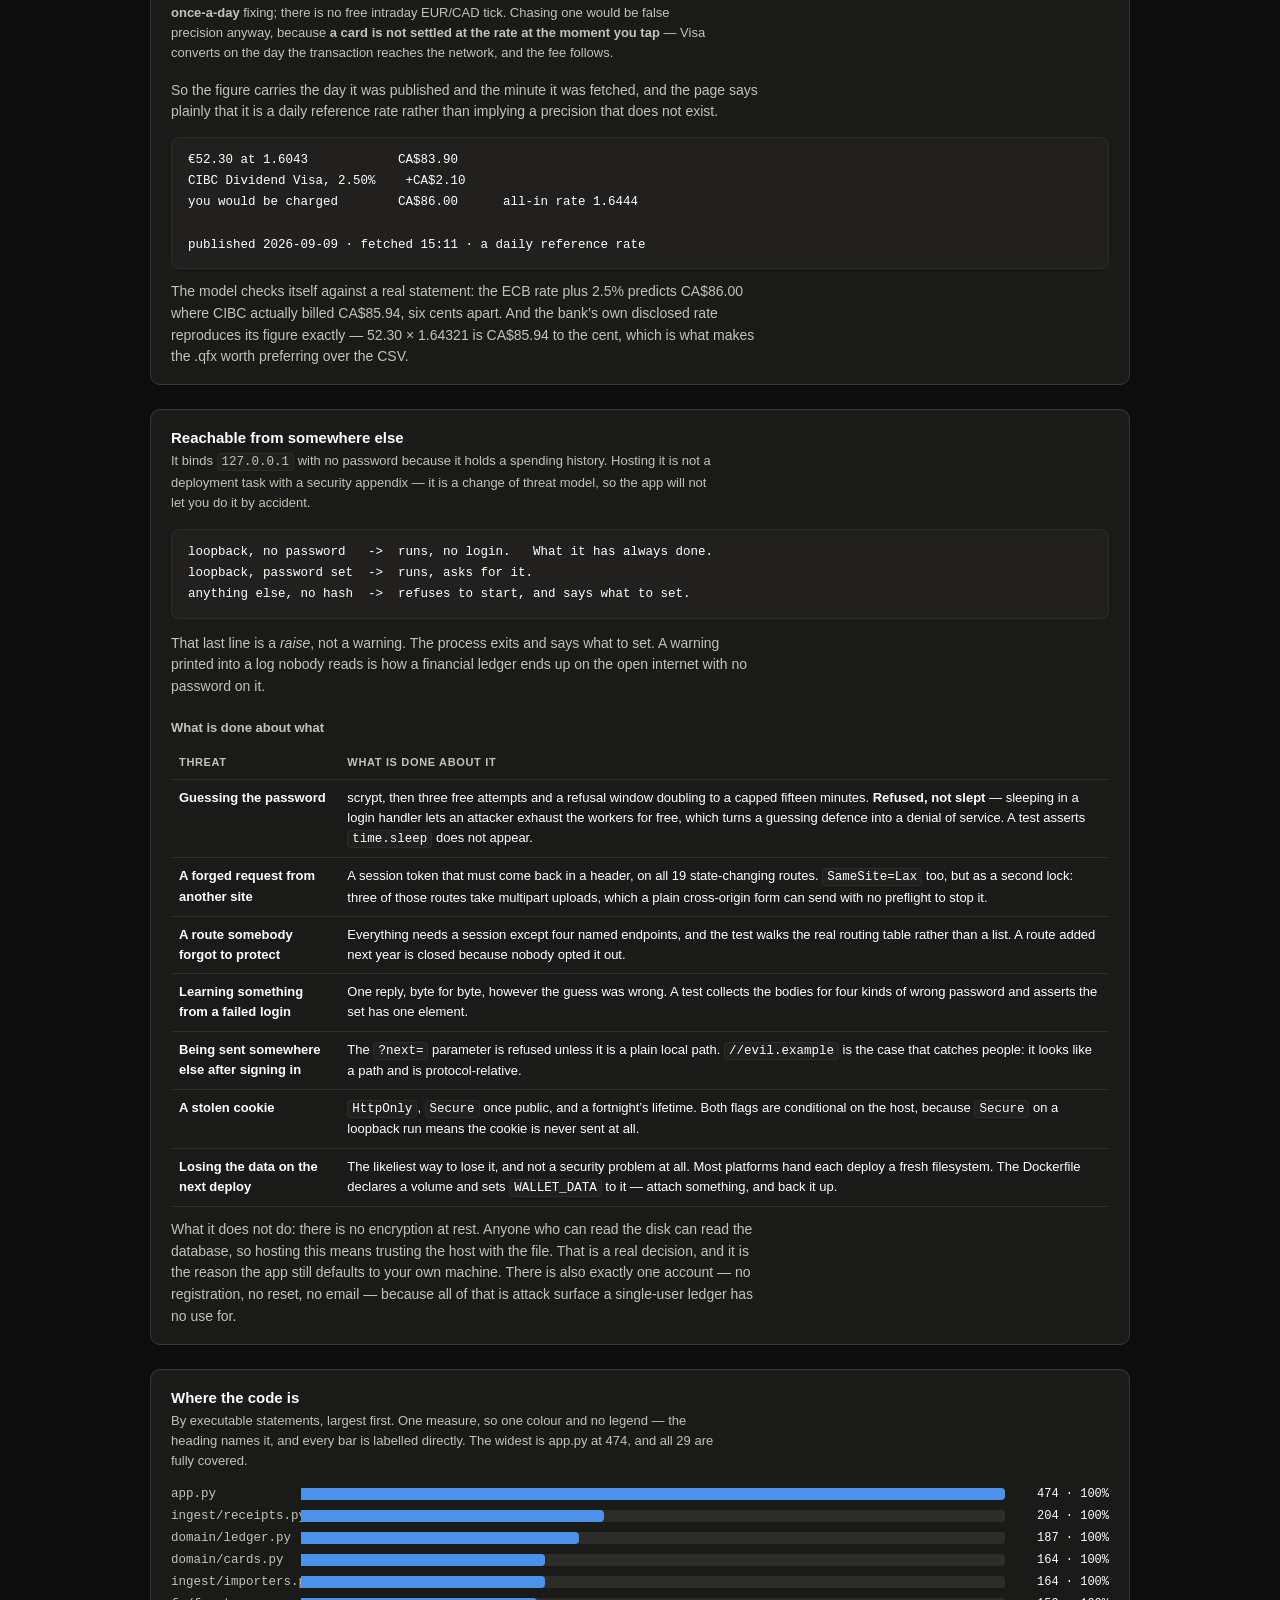
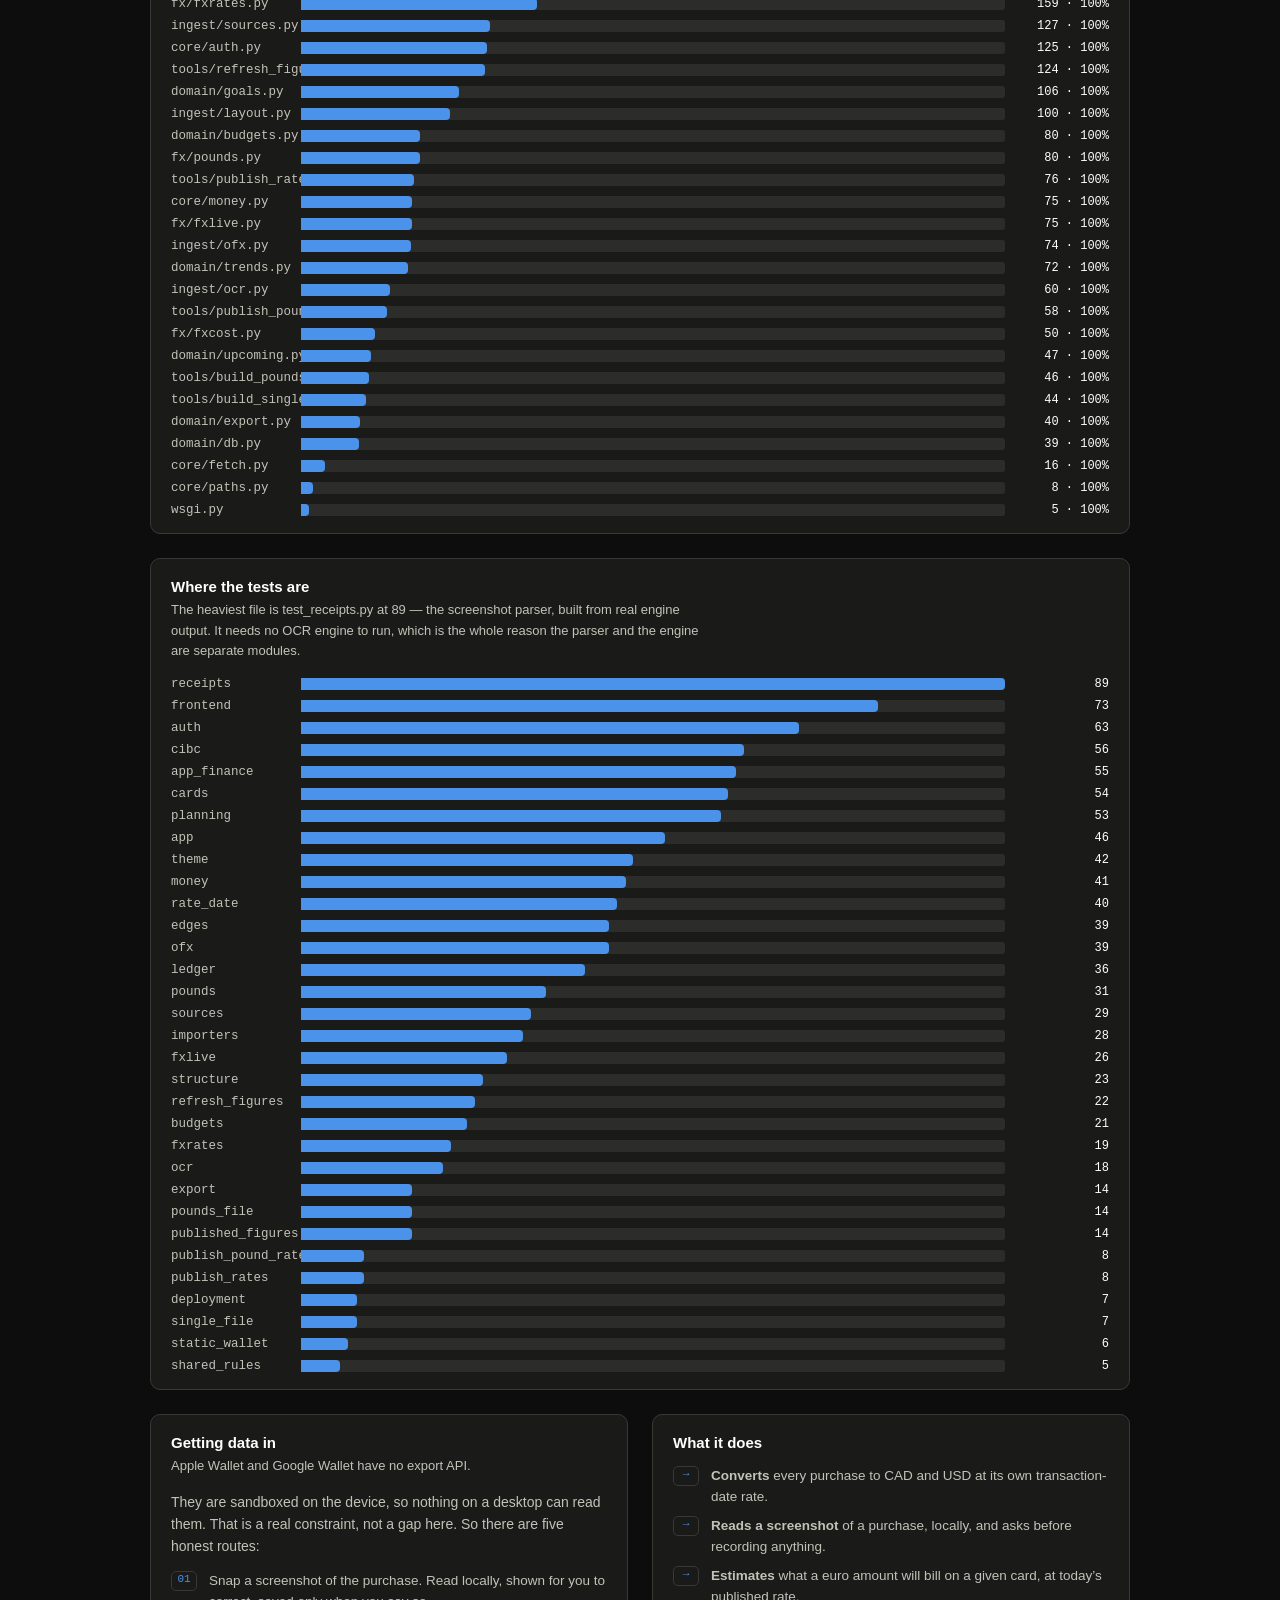
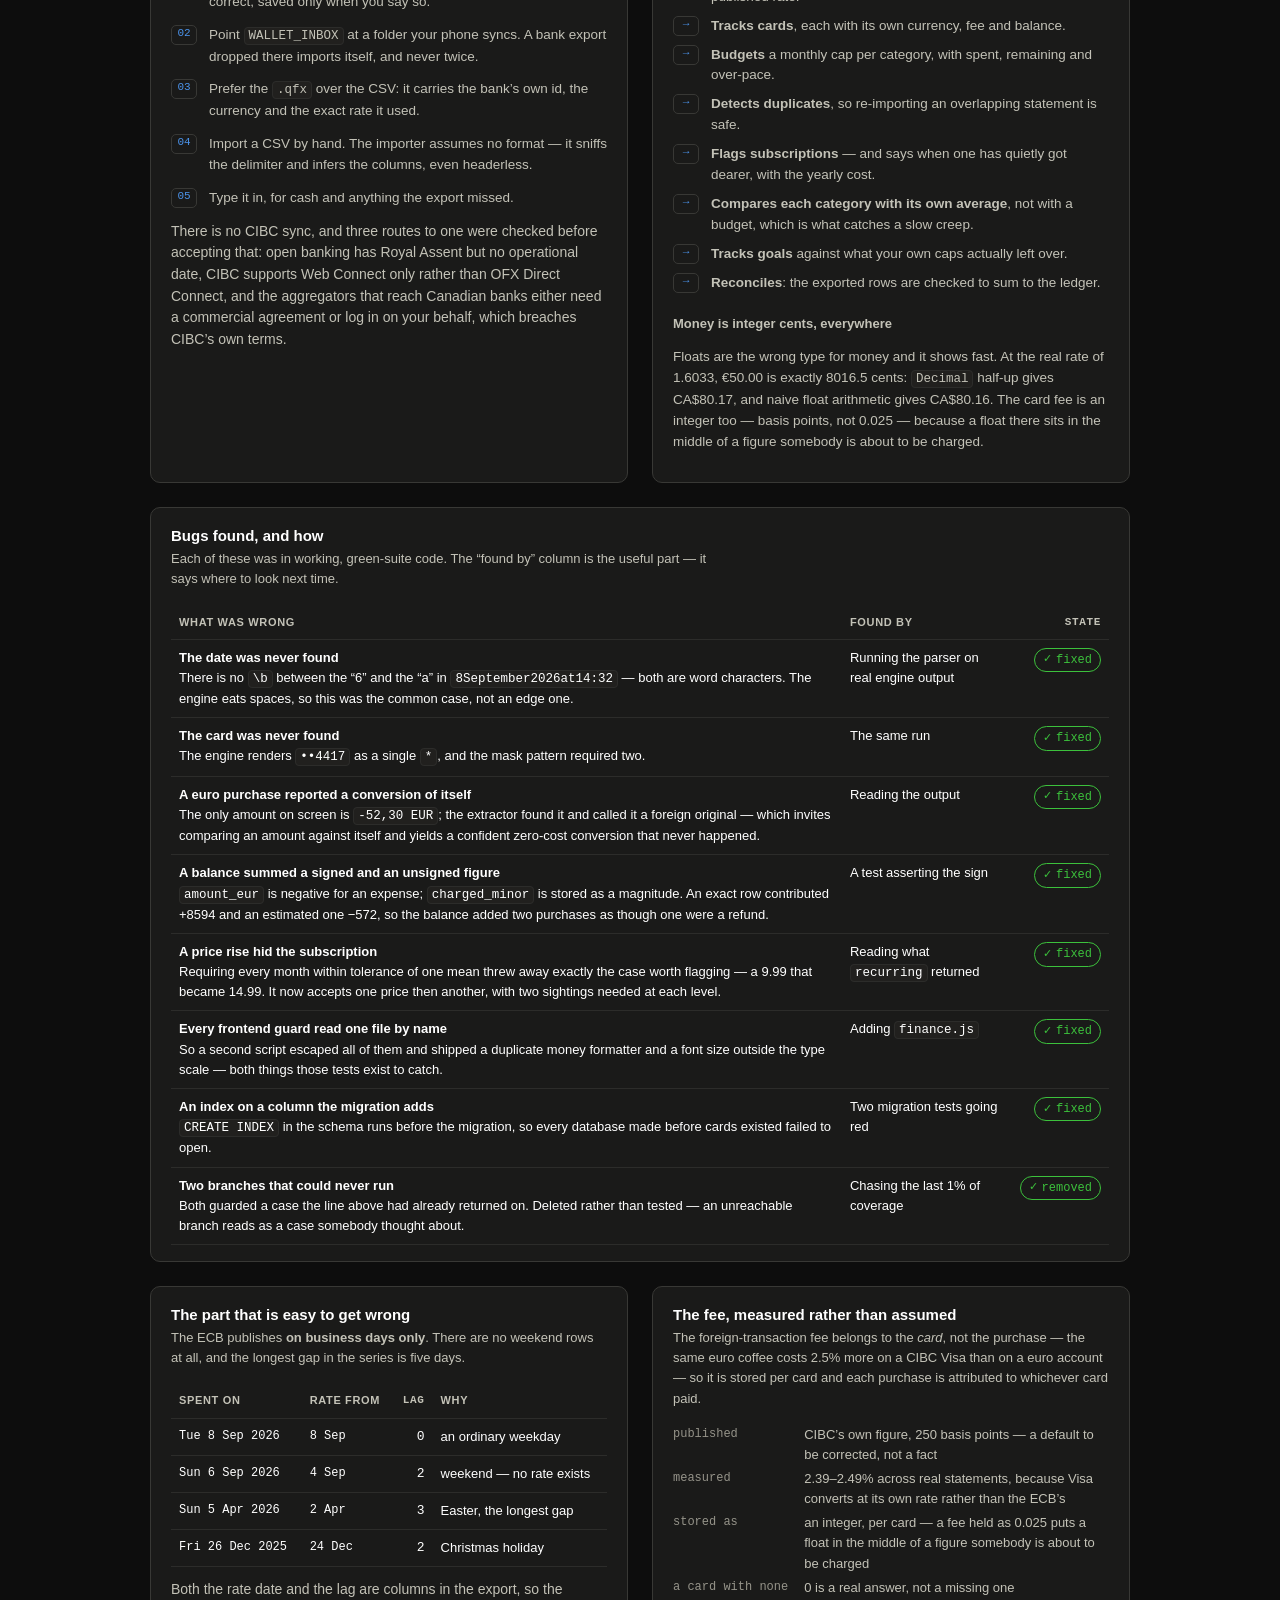
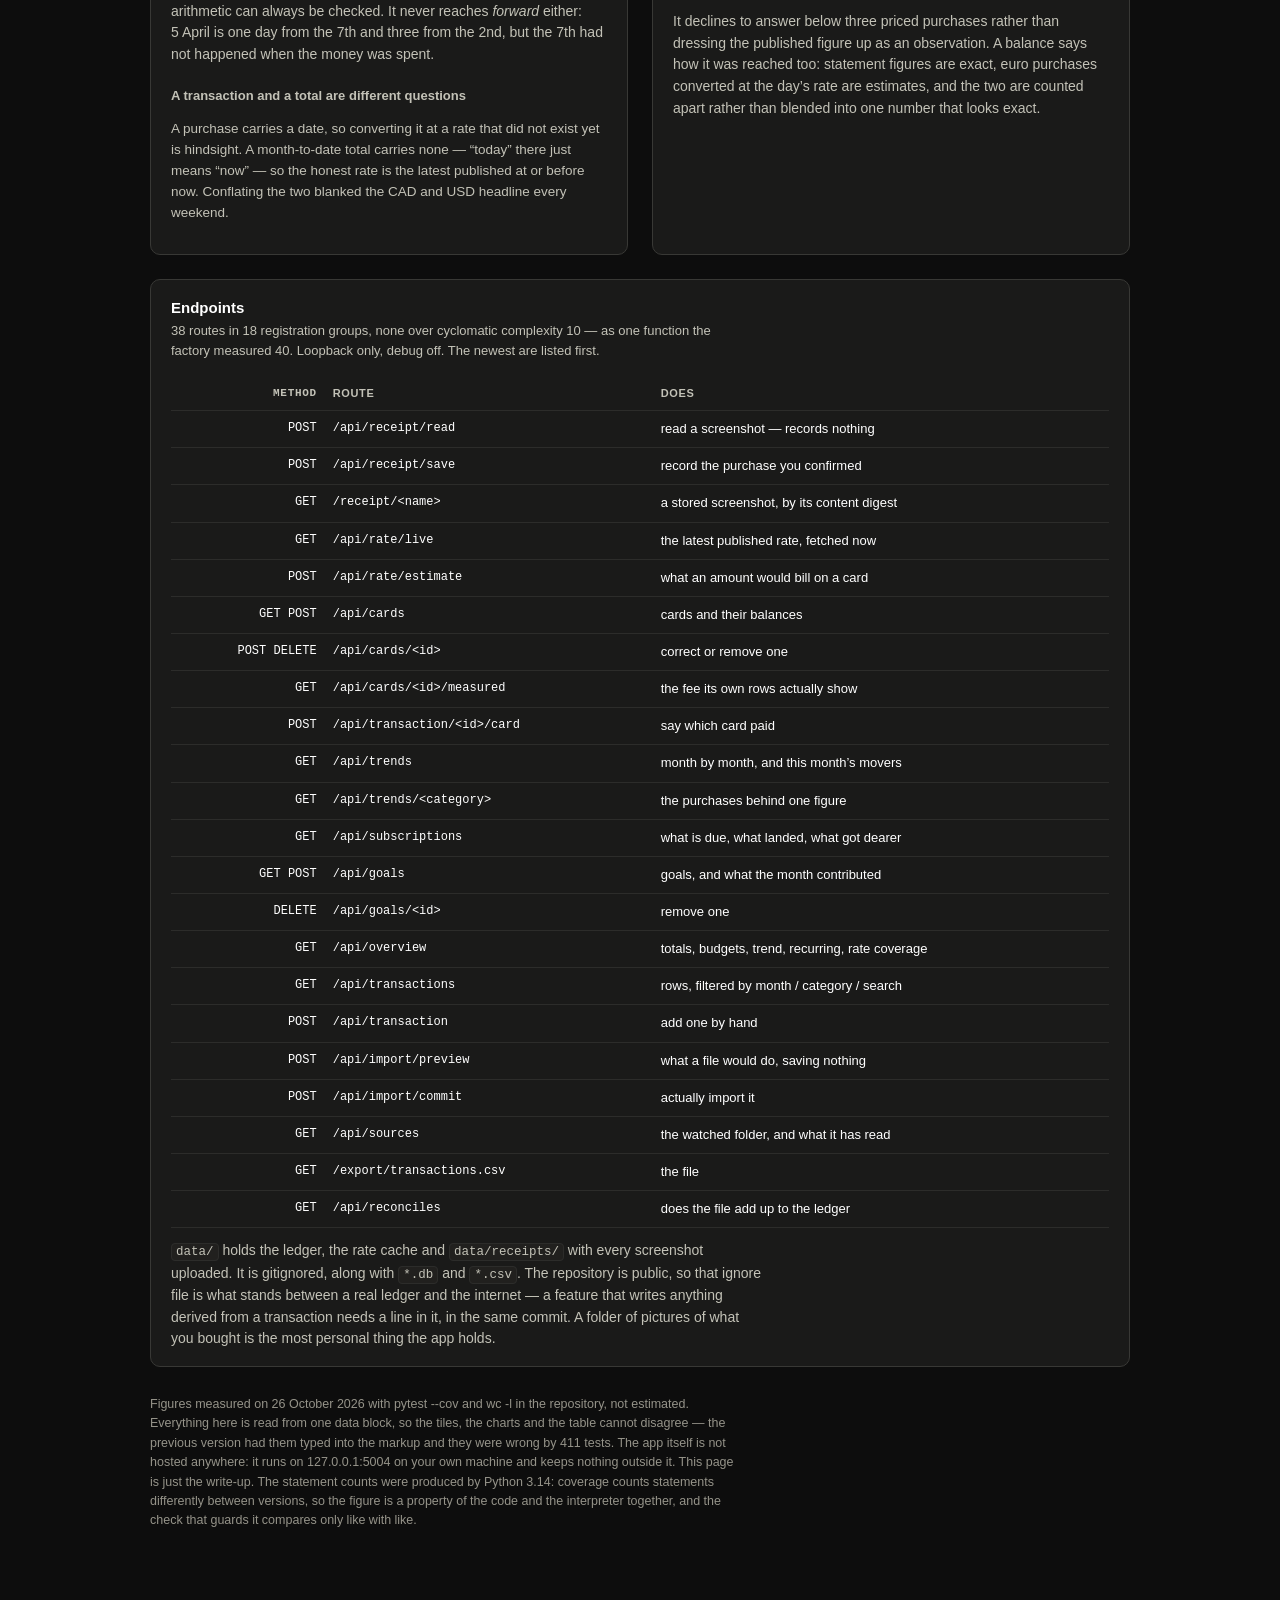
==== commit 45b37c28: "figures: refresh for the theme tests (984 -> 1,026 tests, 2,875 -> 2,879 statements) Written by tool" ====
--- a/docs/index.html
+++ b/docs/index.html
@@ -486,8 +486,8 @@
   { name: 'tools/publish_pound_rates.py', lines: 130, stmts:  58, missed:  0, does: 'the pound wallet’s CAD and GBP rate file, and its cases' },
   { name: 'fx/fxcost.py',                 lines: 186, stmts:  50, missed:  0, does: 'what a conversion cost, and what the next will cost' },
   { name: 'domain/upcoming.py',           lines: 160, stmts:  47, missed:  0, does: 'subscriptions: due, landed, lapsed, and price rises' },
-  { name: 'tools/build_pounds_file.py',   lines: 165, stmts:  44, missed:  0, does: 'folds the pound wallet into one self-contained file' },
-  { name: 'tools/build_single_file.py',   lines: 140, stmts:  42, missed:  0, does: 'folds the euro wallet into one self-contained file' },
+  { name: 'tools/build_pounds_file.py',   lines: 171, stmts:  46, missed:  0, does: 'folds the pound wallet into one self-contained file' },
+  { name: 'tools/build_single_file.py',   lines: 146, stmts:  44, missed:  0, does: 'folds the euro wallet into one self-contained file' },
   { name: 'domain/export.py',             lines: 133, stmts:  40, missed:  0, does: 'the CSV, and whether it adds up to the ledger' },
   { name: 'domain/db.py',                 lines: 265, stmts:  39, missed:  0, does: 'six tables, and the additive migration' },
   { name: 'core/fetch.py',                lines:  52, stmts:  16, missed:  0, does: 'one way to get bytes: urllib, then curl' },
@@ -504,6 +504,7 @@
   { file: 'test_cards.py',               n: 54, of: 'fees, balances, and the exact-vs-estimated split' },
   { file: 'test_planning.py',            n: 53, of: 'trends, subscriptions and goals' },
   { file: 'test_app.py',                 n: 46, of: 'the original HTTP surface' },
+  { file: 'test_theme.py',               n: 42, of: 'the colour themes: every pairing at WCAG AA, the toggle, and no-JS dark' },
   { file: 'test_money.py',               n: 41, of: 'both decimal conventions, and never a silent zero' },
   { file: 'test_rate_date.py',           n: 40, of: 'weekends, Easter, Christmas, and the lookback' },
   { file: 'test_edges.py',               n: 39, of: 'the network ladder and malformed rate files' },
@@ -524,7 +525,6 @@
   { file: 'test_publish_pound_rates.py', n:  8, of: 'the pound rate tool, fed a zip in the ECB’s own shape' },
   { file: 'test_publish_rates.py',       n:  8, of: 'the rate snapshot tool, and that it rebuilds the committed fixture' },
   { file: 'test_deployment.py',          n:  7, of: 'that the two host configs agree with the Dockerfile and the app' },
-  { file: 'test_theme.py', n: 0, of: 'the colour themes: every pairing at WCAG AA, the toggle, and no-JS dark' },
   { file: 'test_single_file.py',         n:  7, of: 'the standalone build: one file, opened from disk, no network' },
   { file: 'test_static_wallet.py',       n:  6, of: 'the rate lookup in both languages, and the file between them' },
   { file: 'test_shared_rules.py',        n:  5, of: 'the parser in both languages, against one shared fixture' }
@@ -655,7 +655,7 @@
 var TABLES = 6;
 var ROUTE_COUNT = 38;
 var ROUTE_GROUPS = 18;
-var TEST_LINES = 11440;
+var TEST_LINES = 12033;
 
 /* Which interpreter produced the statement counts above. It matters: coverage
  * counts a `with` block or a multi-line call differently between versions, so
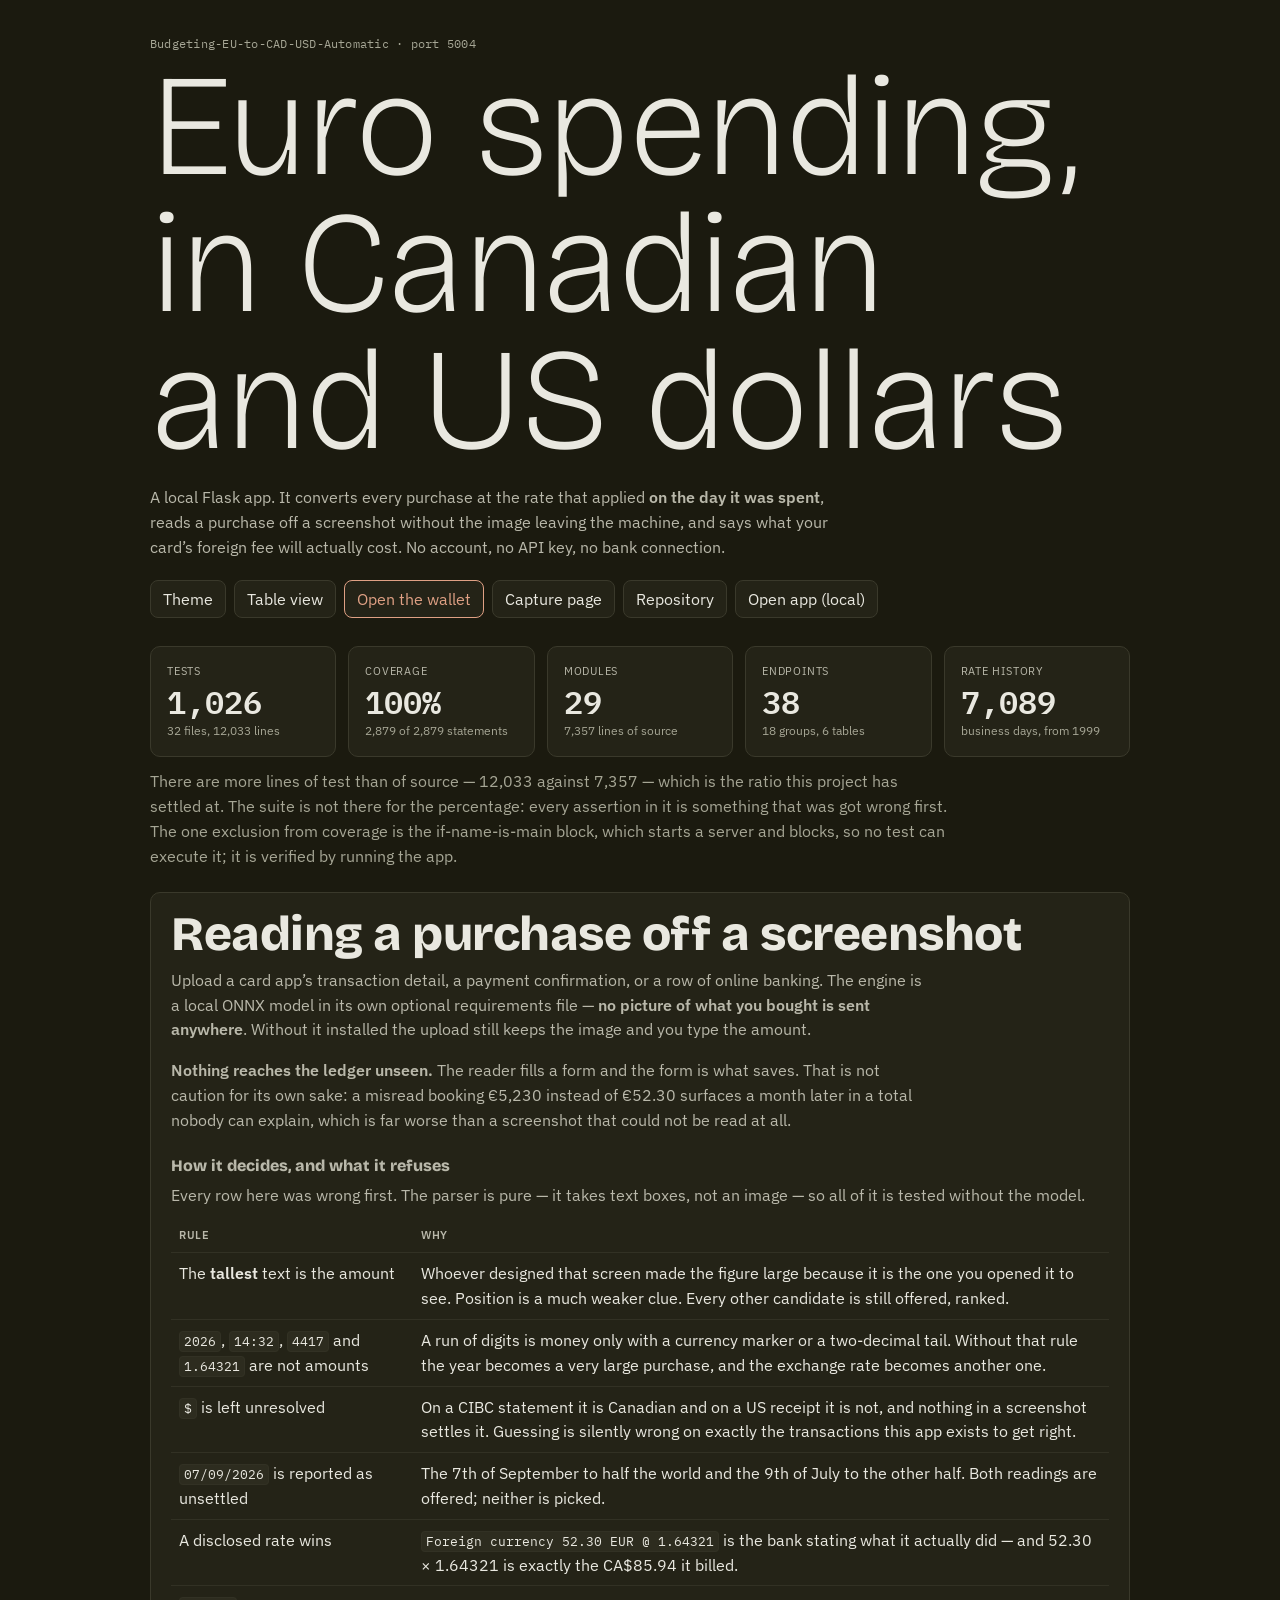
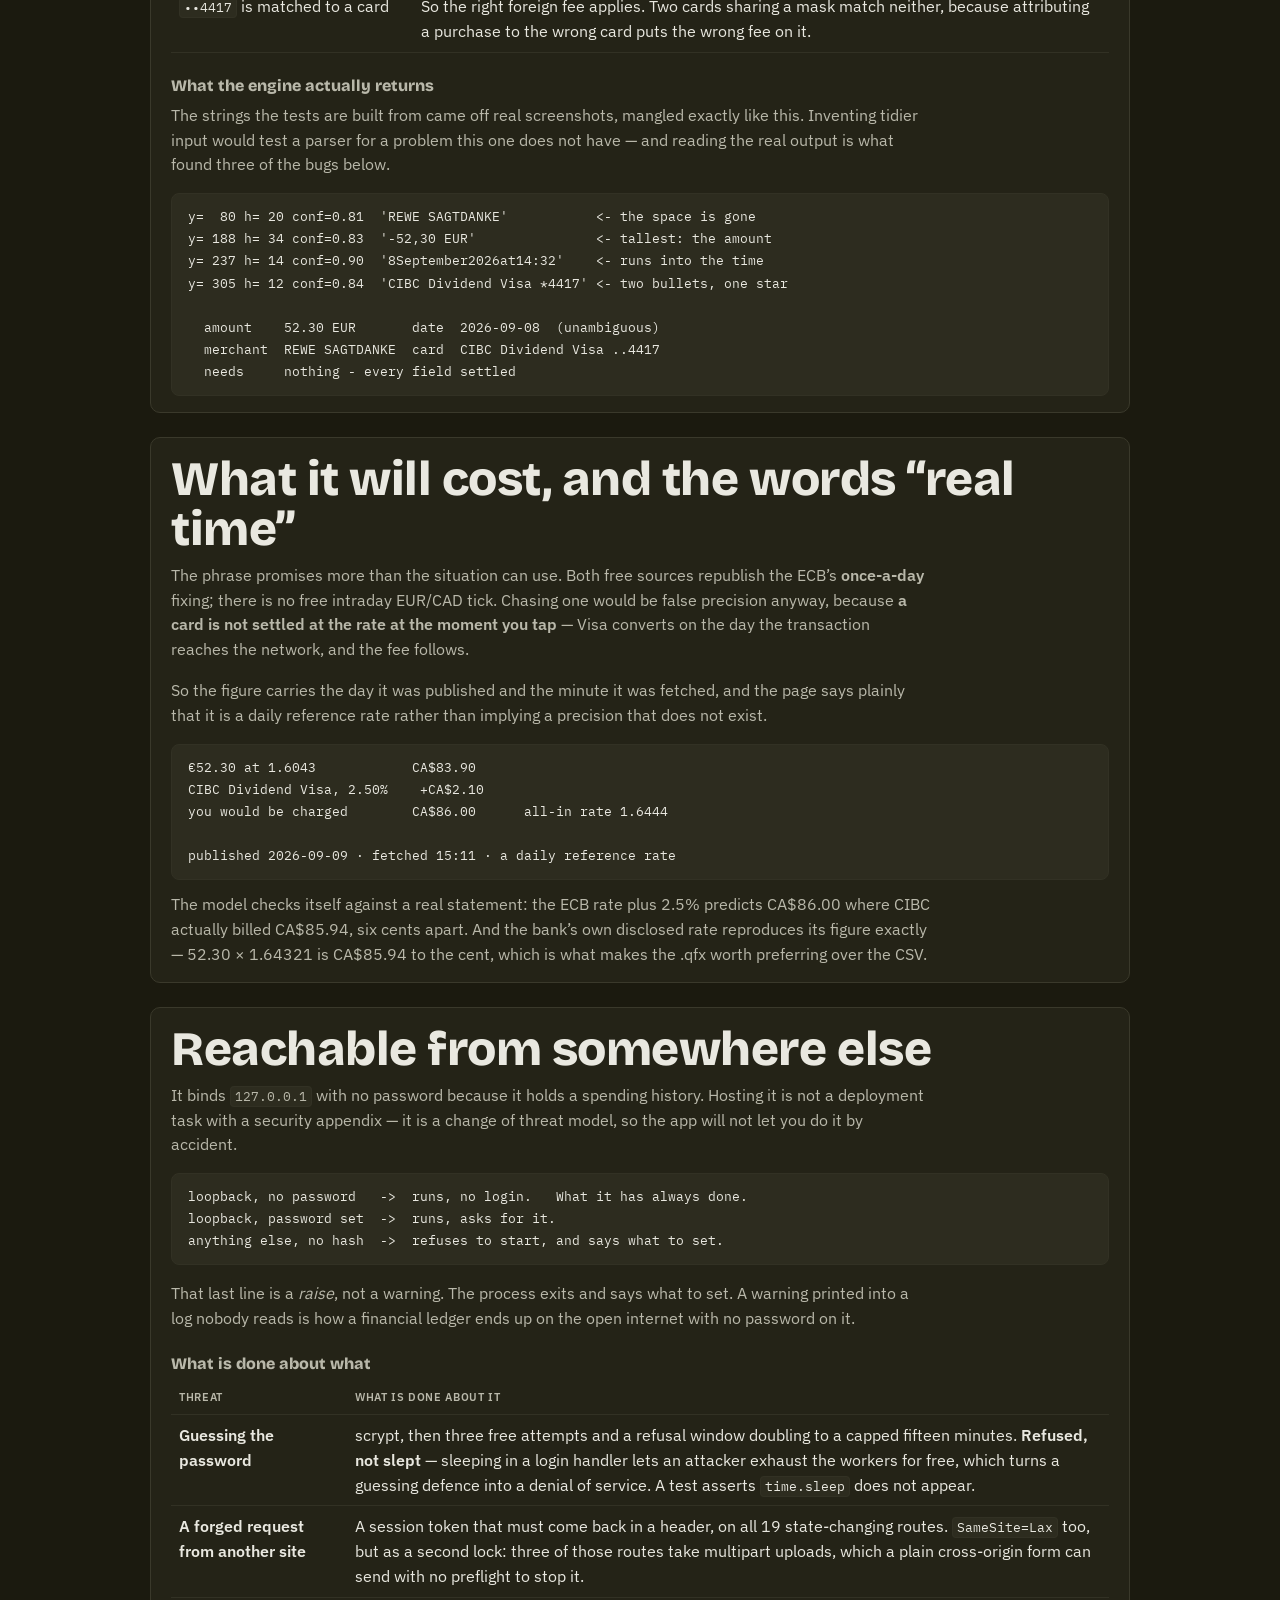
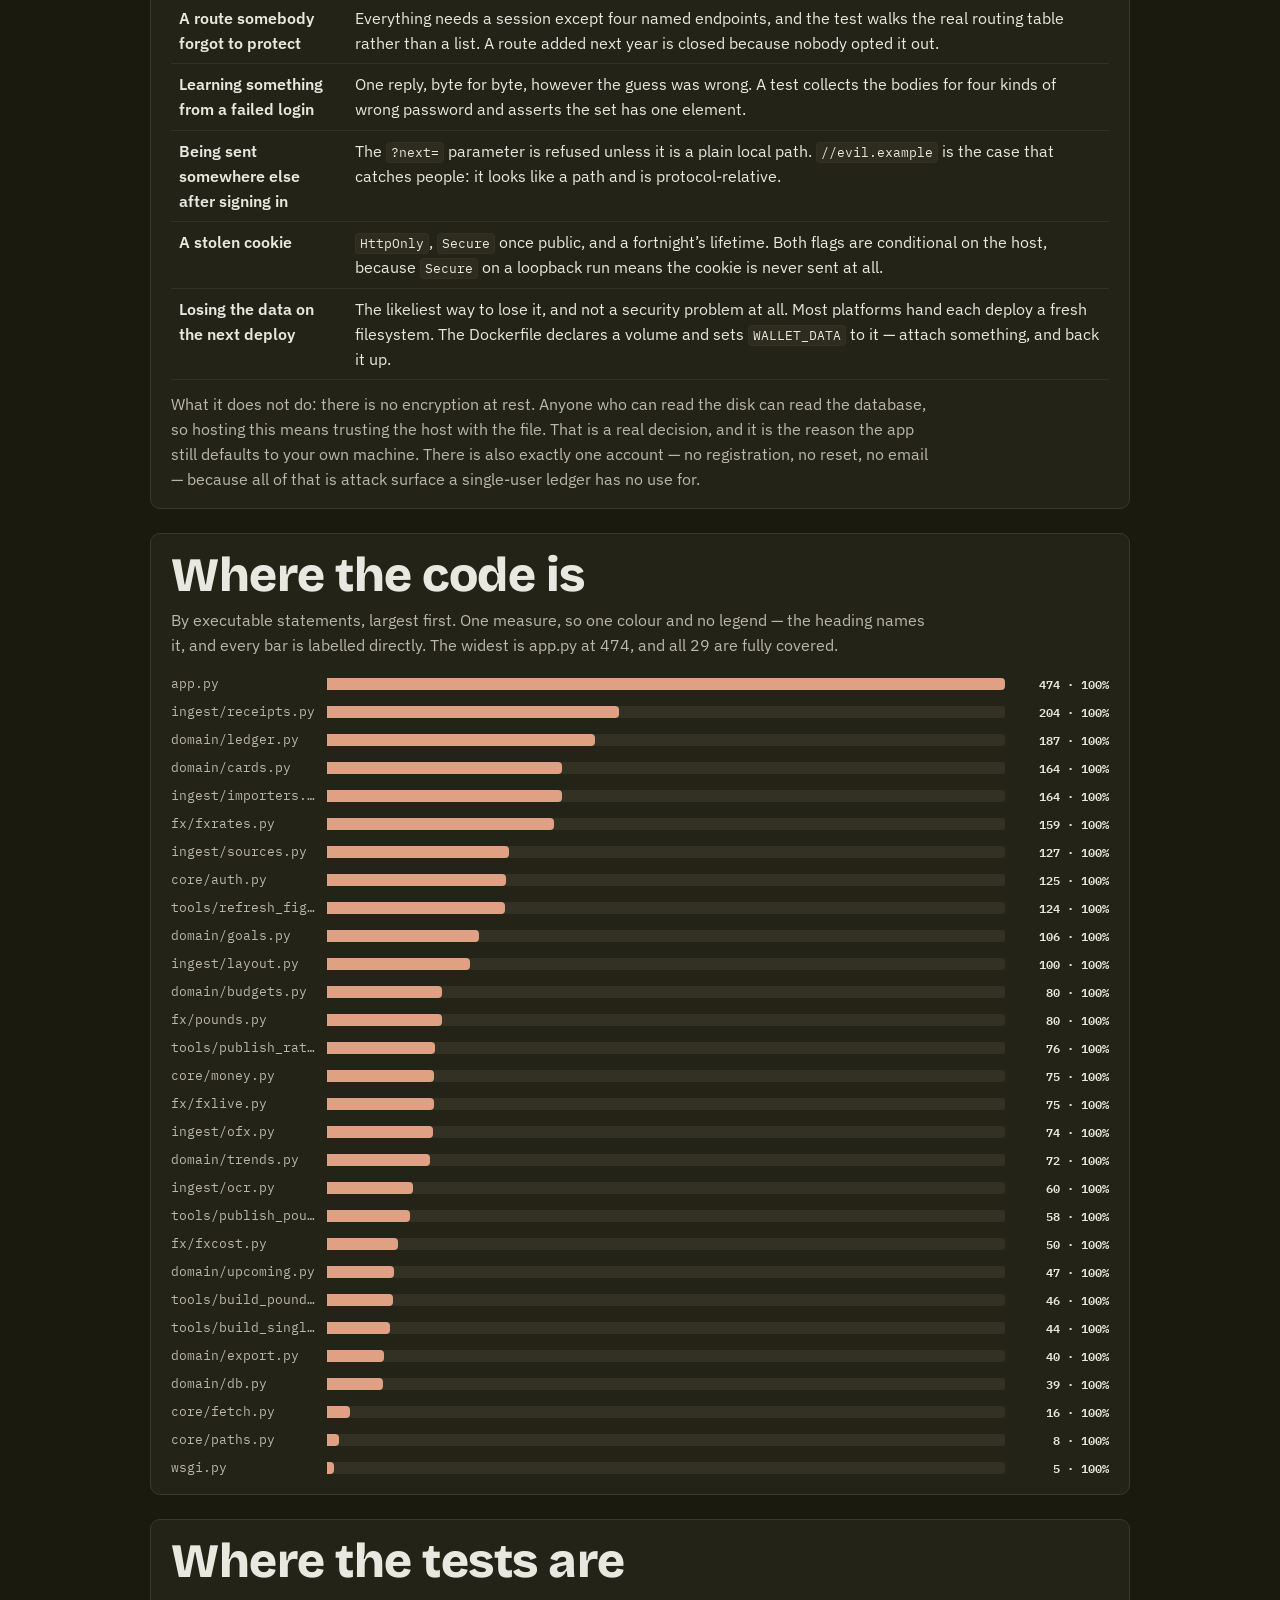
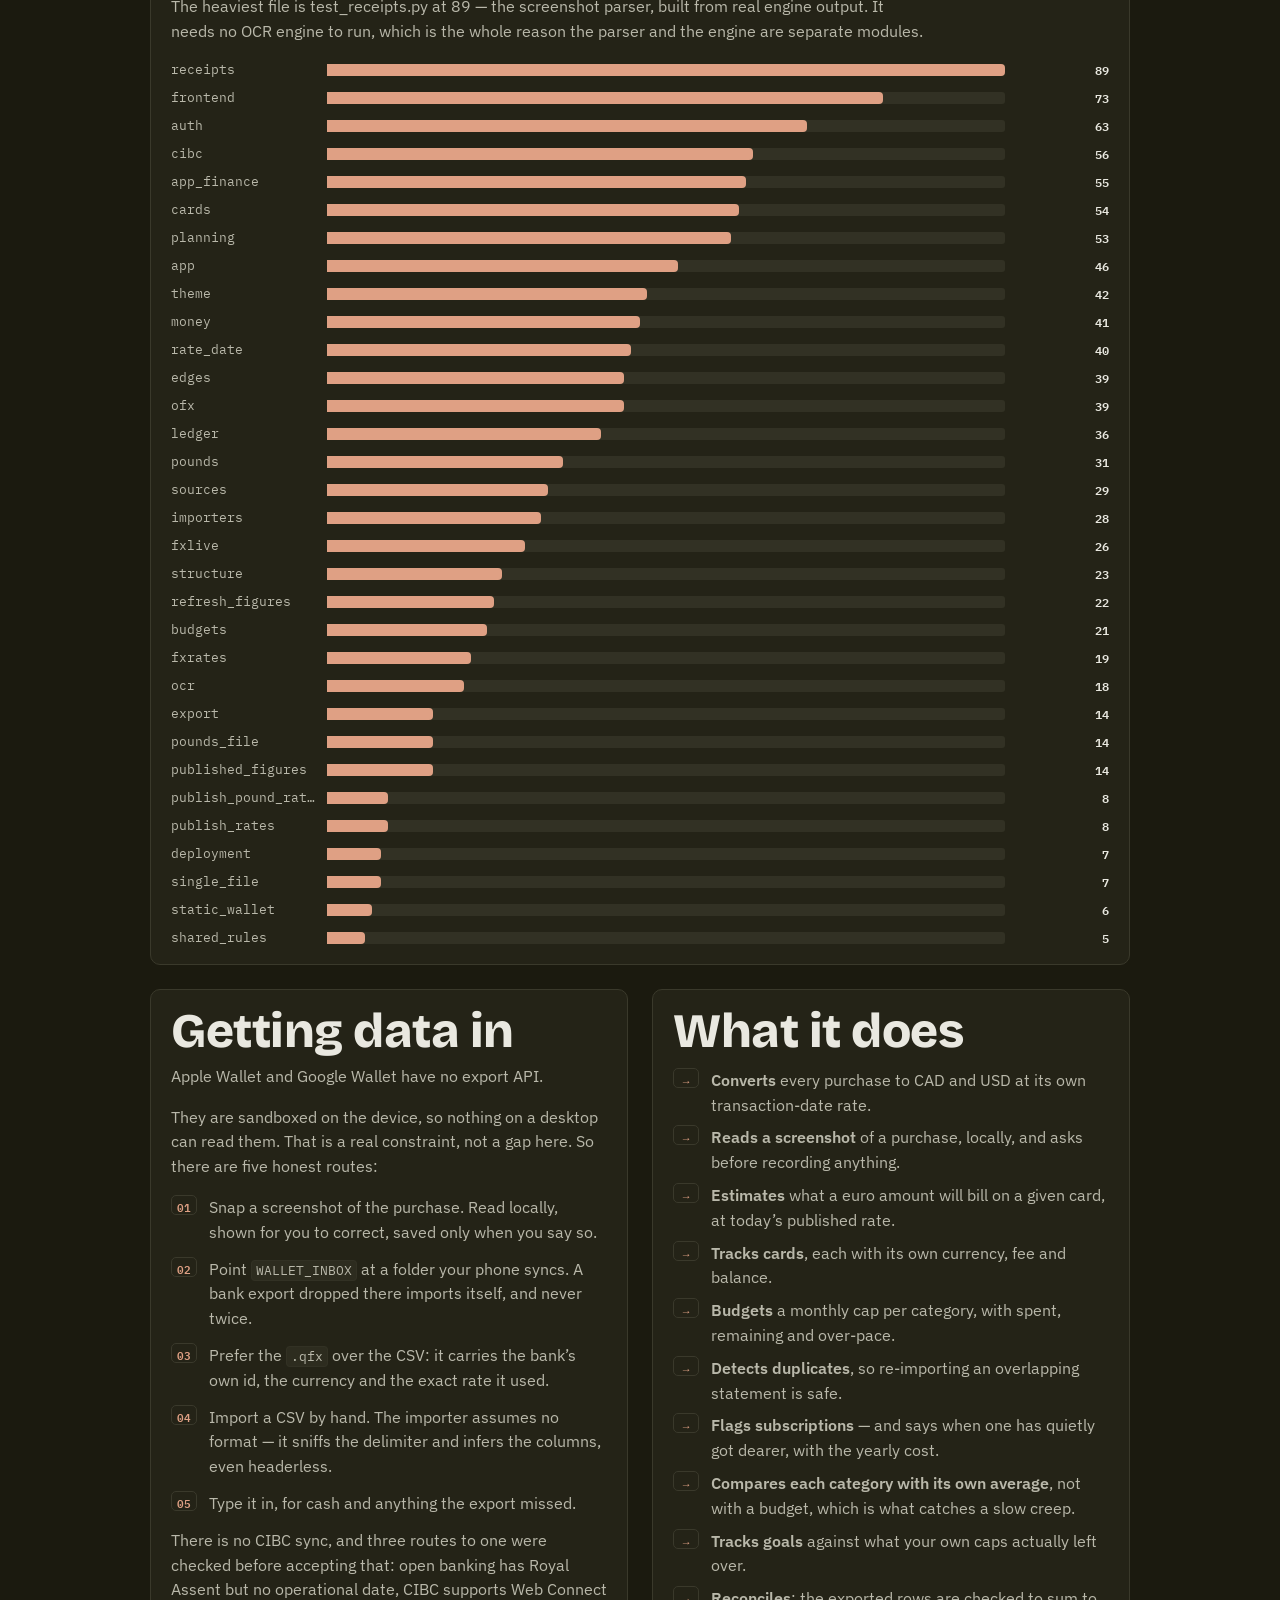
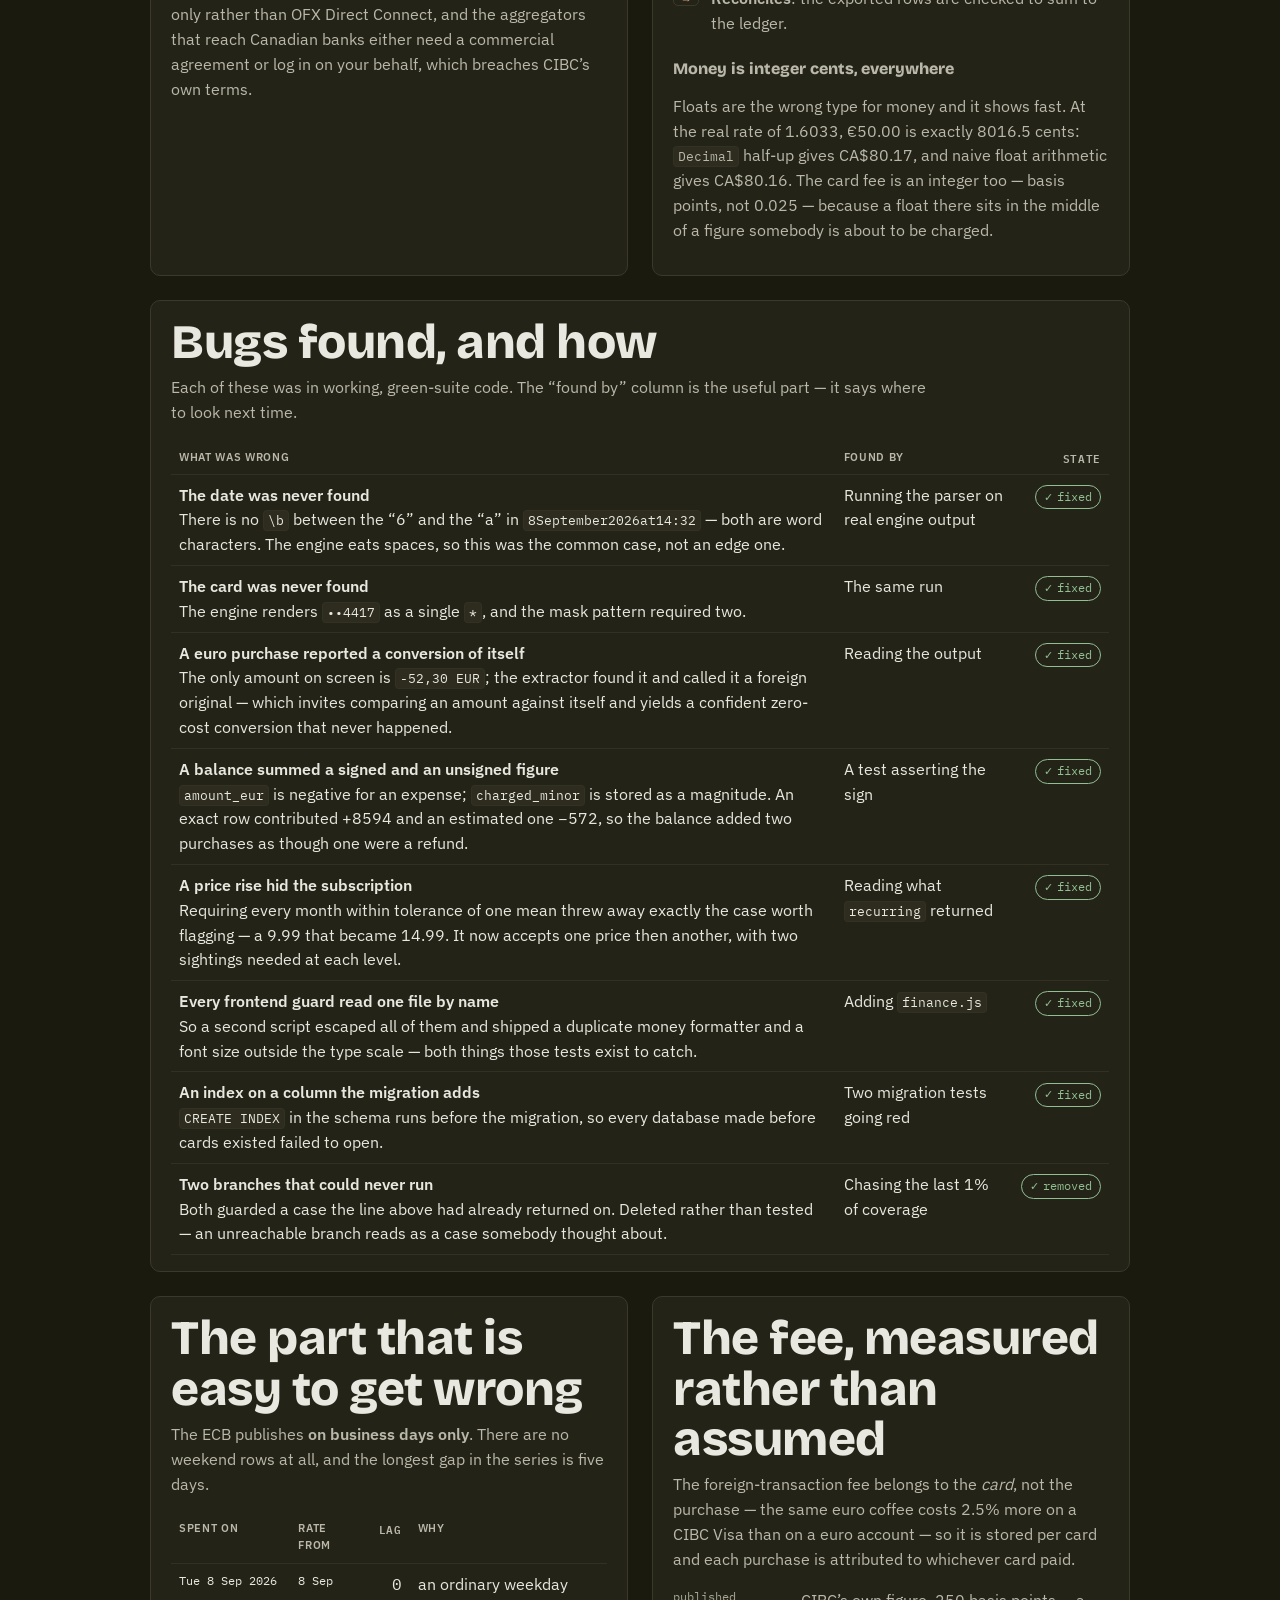
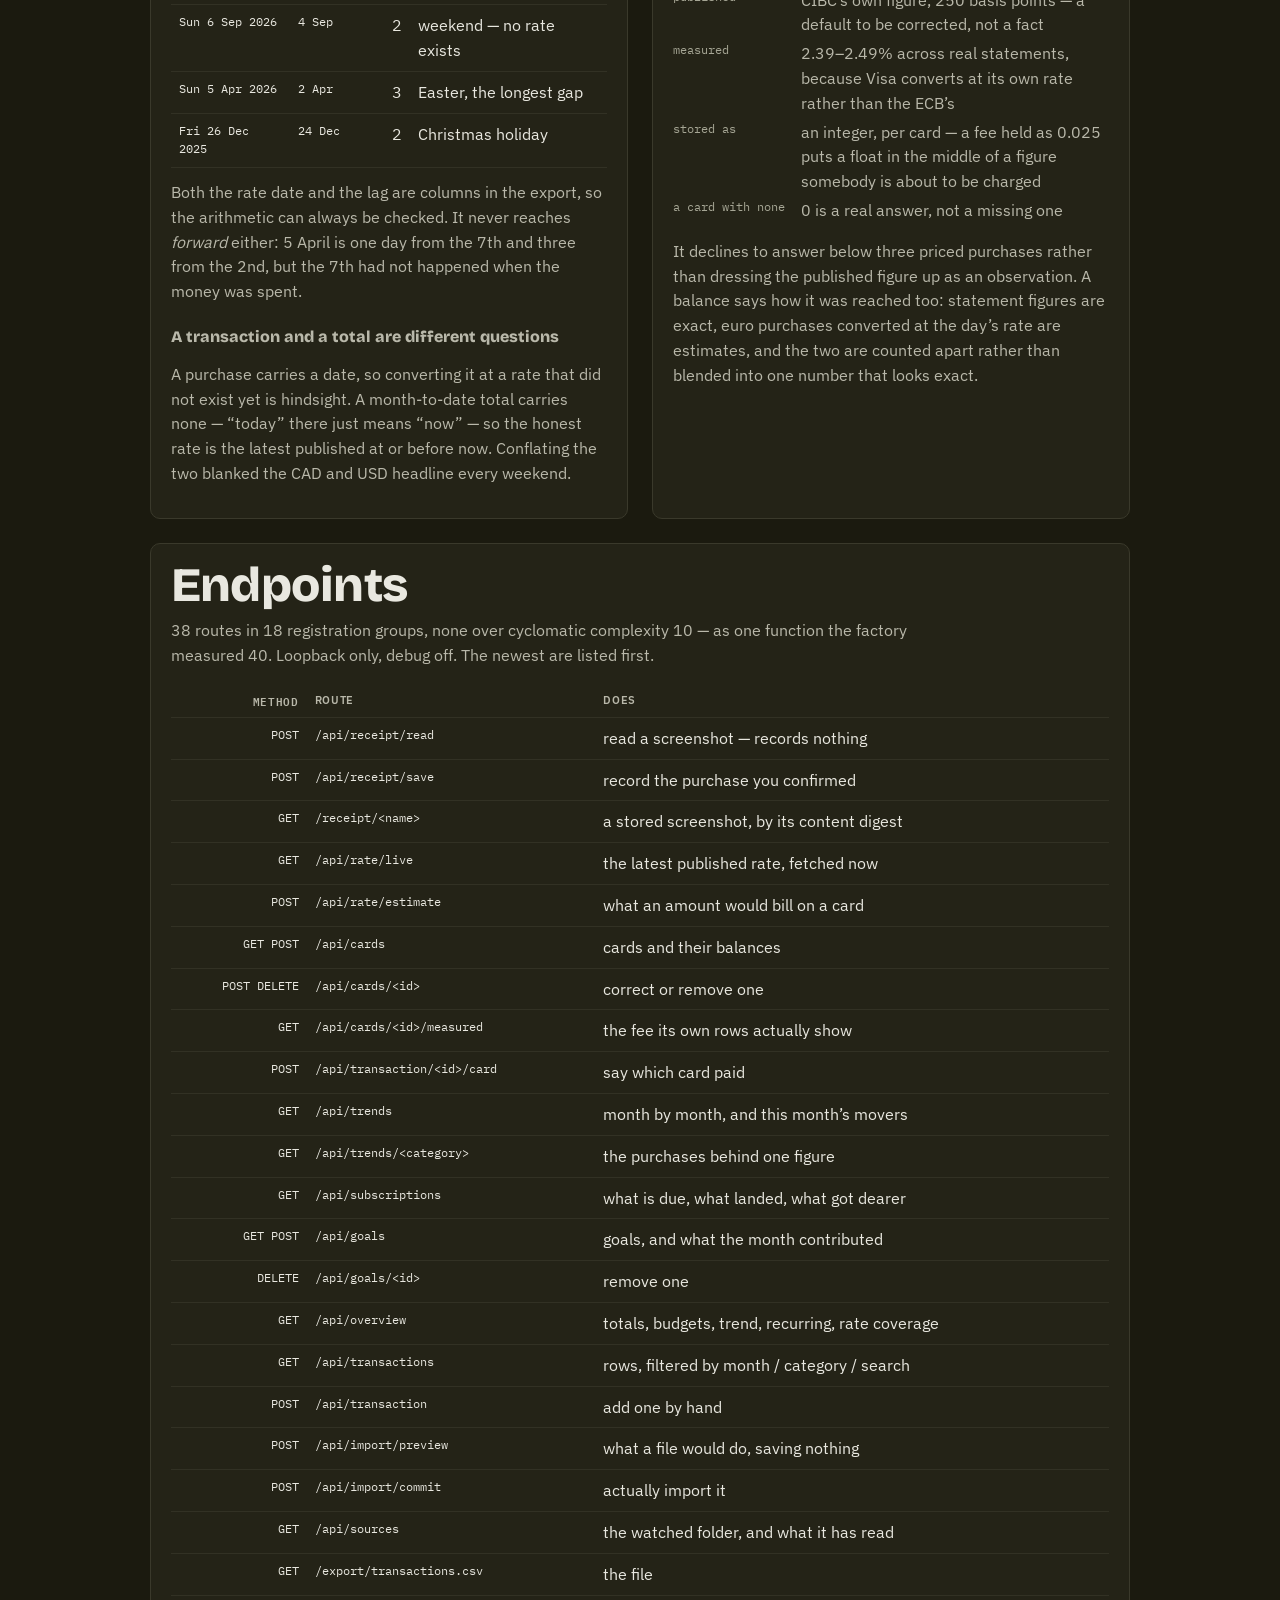
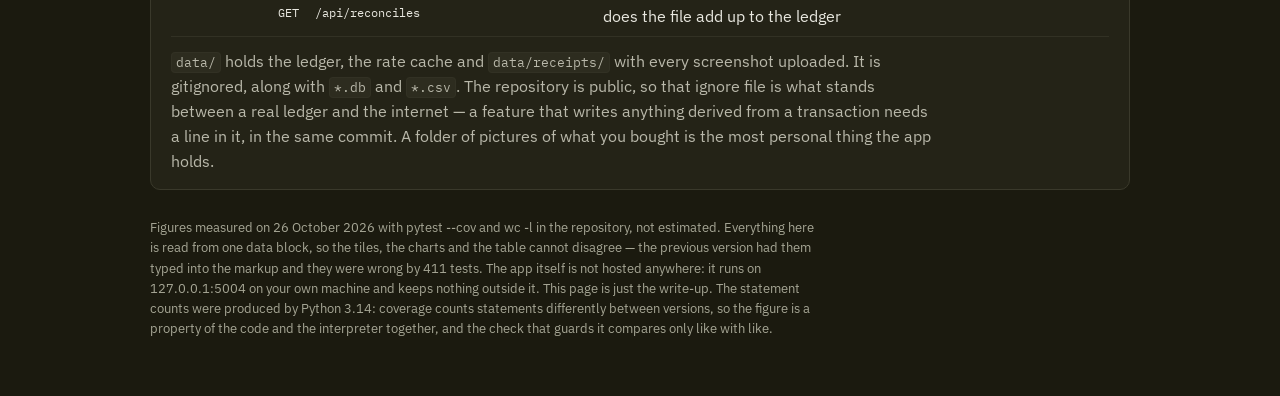
==== commit 8a23d001: "design: olive and rust palette, Plex and Bricolage type, the 3x scale Every page takes the Wallet pa" ====
--- a/docs/index.html
+++ b/docs/index.html
@@ -13,6 +13,7 @@
   if (/^[a-z]+$/.test(savedTheme)) document.documentElement.classList.replace('theme-dark', 'theme-' + savedTheme);
 } catch (e) { /* storage blocked: stay dark */ }
 </script>
+<link rel="stylesheet" href="fonts.css">
 <title>Wallet — euro spending in CAD and USD — overview</title>
 <meta name="description" content="A local Flask app that converts euro spending at the rate that applied on the day it was spent, reads a purchase off a screenshot without the image leaving the machine, and measures what a card's foreign transaction fee actually costs.">
 <meta property="og:title" content="Wallet — euro spending in Canadian and US dollars">
@@ -34,27 +35,31 @@
    To add a theme: copy a theme block, rename it .theme-<name>, set every
    token in it, and add <name> to THEMES in the script at the bottom.
 
-   The colour blocks are the family's shared write-up palette, identical in
-   every project's docs/index.html. Against the previous light palette two
-   values changed because they failed WCAG AA: the muted ink was 3.35:1 on the
-   plane, and the series blue 4.34:1 on the surface. Every text pairing below
-   is at least 4.5:1 and every UI pairing at least 3:1, in both themes, and
-   tests/test_theme.py checks that from these tokens.
-
-   Amber (--color-warning) is sub-3:1 by design: it is a fill only, always
-   with a glyph and a word beside it, and never a text colour.
+   The colour blocks are this project's palette from the portfolio's
+   DESIGN.md: olive as the dominant, rust as the one accent. The 13 core
+   tokens are design/palettes.json verbatim; success, warning, grid and track
+   are derived from the olive and the rust in OKLCH and kept at low chroma.
+   Every text pairing below is at least 4.5:1 and every UI pairing at least
+   3:1, in both themes, and tests/test_theme.py checks that from these tokens.
+
+   Amber (--color-warning) is an outline only, always with a glyph and a word
+   beside it, and never a text colour; it still clears 3:1 as a boundary.
    ====================================================================== */
 :root {
   /* spacing: --space-N is N x 4px */
   --space-1: 4px; --space-2: 8px; --space-3: 12px; --space-4: 16px; --space-5: 20px; --space-6: 24px; --space-7: 28px; --space-9: 36px; --space-11: 44px;
 
-  /* typography */
-  --font-sans: -apple-system, BlinkMacSystemFont, "Segoe UI", Helvetica, Arial, sans-serif;
-  --font-mono: ui-monospace, SFMono-Regular, Menlo, monospace;
-  --text-2xs: 11px; --text-xs: 12px; --text-sm: 12.5px; --text-base: 13px; --text-md: 13.5px;
-  --text-lg: 14px; --text-body: 15px; --text-xl: 23px; --text-2xl: 27px;
-  --leading-tight: 1.12; --leading-body: 1.55; --leading-relaxed: 1.7;
-  --weight-regular: 400; --weight-medium: 500; --weight-semibold: 600;
+  /* typography: the portfolio's three families, self-hosted (fonts.css
+     beside this page -- no external request), and its 3x scale: 16px body,
+     48px section heads, one display headline. Display type is 200 or 800. */
+  --font-display: "Bricolage Grotesque", sans-serif;
+  --font-sans: "IBM Plex Sans", sans-serif;
+  --font-mono: "IBM Plex Mono", monospace;
+  --text-2xs: 11px; --text-xs: 12px; --text-sm: 13px; --text-base: 16px;
+  --text-figure: 32px; --text-xl: 48px; --text-display: clamp(64px, 14vw, 144px);
+  --weight-display-light: 200; --weight-display: 800;
+  --leading-display: .95; --leading-tight: 1.12; --leading-body: 1.55; --leading-relaxed: 1.7;
+  --weight-regular: 400; --weight-medium: 600; --weight-semibold: 600;   /* Plex is self-hosted at 400 and 600 only */
   --tracking-tight: -0.2px; --tracking-mono: .02em; --tracking-caps: .06em; --tracking-caps-wide: .07em;
 
   /* shape */
@@ -63,28 +68,28 @@
 
 :where(:root), .theme-dark {
   color-scheme: dark;
-  --color-bg: #0d0d0d; --color-surface: #1a1a19; --color-surface-subtle: #21201e;
-  --color-border: #383835; --color-border-strong: #6e6c66;
-  --color-text-primary: #ffffff; --color-text-muted: #c3c2b7; --color-text-subtle: #959389;
-  --color-accent: #4b93ea; --color-accent-hover: #7ab0f0; --color-accent-subtle: #14263c; --color-text-on-accent: #0d0d0d;
-  --color-danger: #f06a6a; --color-success: #3cc13c; --color-warning: #fab219;
-  --color-grid: #2c2c2a; --color-track: #2c2c2a;
+  --color-bg: #1B1A0F; --color-surface: #242317; --color-surface-subtle: #2D2C1F;
+  --color-border: #3A392B; --color-border-strong: #6E6D5B;
+  --color-text-primary: #E9E8E0; --color-text-muted: #B9B8AA; --color-text-subtle: #A6A695;
+  --color-accent: #DFA084; --color-accent-hover: #F2B99F; --color-accent-subtle: #442C22; --color-text-on-accent: #26160F;
+  --color-danger: #DF7F78; --color-success: #91BF92; --color-warning: #D6BB79;
+  --color-grid: #323124; --color-track: #323124;
 }
 .theme-light {
   color-scheme: light;
-  --color-bg: #ece6d6; --color-surface: #fffdf7; --color-surface-subtle: #f6f1e4;
-  --color-border: #ded5bf; --color-border-strong: #7a7466;
-  --color-text-primary: #12161d; --color-text-muted: #3c4453; --color-text-subtle: #665632;
-  --color-accent: #1f63b8; --color-accent-hover: #174f94; --color-accent-subtle: #dfe9f7; --color-text-on-accent: #ffffff;
-  --color-danger: #b02e2e; --color-success: #0a6e0a; --color-warning: #fab219;
-  --color-grid: #ece6d6; --color-track: #ece6d6;
+  --color-bg: #F7F6EE; --color-surface: #FCFCF8; --color-surface-subtle: #EEEEE3;
+  --color-border: #DCDCCF; --color-border-strong: #8E8D7B;
+  --color-text-primary: #28271D; --color-text-muted: #5D5C4A; --color-text-subtle: #6B6A58;
+  --color-accent: #91583E; --color-accent-hover: #77432B; --color-accent-subtle: #FADED2; --color-text-on-accent: #FFF8F5;
+  --color-danger: #A83634; --color-success: #3C673E; --color-warning: #7D5D23;
+  --color-grid: #E8E7DB; --color-track: #E8E7DB;
 }
 
 * { box-sizing: border-box; }
 html, body { margin: 0; }
 .viz-root {
   padding: var(--space-9) var(--space-6) var(--space-11);
-  font: var(--text-body)/var(--leading-body) var(--font-sans);
+  font: var(--text-base)/var(--leading-body) var(--font-sans);
   background: var(--color-bg); color: var(--color-text-primary);
   min-height: 100vh;
 }
@@ -94,8 +99,12 @@
   margin: 0 0 var(--space-2); font: var(--weight-regular) var(--text-xs) var(--font-mono); color: var(--color-text-subtle);
   letter-spacing: var(--tracking-mono);
 }
-h1 { font-size: var(--text-xl); margin: 0 0 var(--space-1); letter-spacing: var(--tracking-tight); }
-.lede { color: var(--color-text-muted); margin: 0; font-size: var(--text-body); max-width: 68ch; }
+/* The one headline: display size, light, against the heavy section heads. */
+h1 {
+  margin: 0 0 var(--space-4); font: var(--weight-display-light) var(--text-display)/var(--leading-display) var(--font-display);
+  letter-spacing: -0.02em; overflow-wrap: break-word;
+}
+.lede { color: var(--color-text-muted); margin: 0; font-size: var(--text-base); max-width: 68ch; }
 .head { display: flex; justify-content: space-between; align-items: flex-start; gap: var(--space-5); flex-wrap: wrap; }
 .controls { display: flex; gap: var(--space-2); flex-wrap: wrap; }
 button, .btn {
@@ -118,7 +127,7 @@
 .tiles { display: grid; grid-template-columns: repeat(auto-fit, minmax(156px, 1fr)); gap: var(--space-3); margin: var(--space-7) 0 var(--space-3); }
 .tile { background: var(--color-surface); border: 1px solid var(--color-border); border-radius: var(--radius-xl); padding: var(--space-4) var(--space-4); }
 .tile .k { display: block; color: var(--color-text-muted); font-size: var(--text-2xs); text-transform: uppercase; letter-spacing: var(--tracking-caps-wide); }
-.tile .v { display: block; margin-top: 3px; font: var(--weight-semibold) var(--text-2xl)/var(--leading-tight) var(--font-sans); font-variant-numeric: tabular-nums; }
+.tile .v { display: block; margin-top: 4px; font: var(--weight-semibold) var(--text-figure)/var(--leading-tight) var(--font-mono); font-variant-numeric: tabular-nums; }
 .tile .n { display: block; margin-top: 2px; color: var(--color-text-subtle); font-size: var(--text-xs); }
 
 .note { color: var(--color-text-subtle); font-size: var(--text-base); max-width: 80ch; margin: var(--space-3) 0 0; }
@@ -127,17 +136,20 @@
 .panel { background: var(--color-surface); border: 1px solid var(--color-border); border-radius: var(--radius-xl); padding: var(--space-4) var(--space-5); margin-top: var(--space-6);
          /* a wide table scrolls inside its panel on a phone, not the page */
          min-width: 0; overflow-x: auto; }
-.panel h2 { margin: 0 0 2px; font-size: var(--text-body); }
-.panel h3 { margin: var(--space-5) 0 var(--space-2); font-size: var(--text-base); color: var(--color-text-muted); }
+.panel h2 { margin: 0 0 var(--space-2); font: var(--weight-display) var(--text-xl)/1.05 var(--font-display); letter-spacing: -0.01em; }
+.panel h3 { margin: var(--space-6) 0 var(--space-2); font: var(--weight-display) var(--text-base)/var(--leading-tight) var(--font-display); color: var(--color-text-muted); }
 .panel .sub { margin: 0 0 var(--space-4); color: var(--color-text-muted); font-size: var(--text-base); max-width: 76ch; }
-.panel p { font-size: var(--text-lg); color: var(--color-text-muted); max-width: 76ch; }
+.panel p { font-size: var(--text-base); color: var(--color-text-muted); max-width: 76ch; }
 .split { display: grid; grid-template-columns: repeat(auto-fit, minmax(min(330px, 100%), 1fr)); gap: var(--space-6); }
 
 /* Thin marks on a recessive track, 4px rounding on the data end only so the
  * mark stays anchored flat to the baseline it grows from. */
 .bars { display: grid; gap: var(--space-2); }
-.bar { display: grid; grid-template-columns: 118px 1fr 92px; gap: var(--space-3); align-items: center; }
-.bar .lab { font: var(--weight-regular) var(--text-sm) var(--font-mono); color: var(--color-text-muted); }
+/* 144px holds "ingest/receipts.py" at 13px mono; a longer name is cut with
+ * an ellipsis rather than running under its own bar. */
+.bar { display: grid; grid-template-columns: 144px 1fr 92px; gap: var(--space-3); align-items: center; }
+.bar .lab { font: var(--weight-regular) var(--text-sm) var(--font-mono); color: var(--color-text-muted);
+            overflow: hidden; text-overflow: ellipsis; white-space: nowrap; }
 .bar .rail { position: relative; height: 12px; background: var(--color-track); border-radius: var(--radius-xs); }
 .bar .fill { position: absolute; inset: 0 auto 0 0; background: var(--color-accent); border-radius: 0 var(--radius-sm) var(--radius-sm) 0; }
 .bar .val { text-align: right; font: var(--weight-medium) var(--text-xs) var(--font-mono); font-variant-numeric: tabular-nums; color: var(--color-text-primary); }
@@ -162,7 +174,7 @@
 
 /* Numbered steps, reused from the previous version of this page. */
 .flow { list-style: none; margin: var(--space-3) 0 0; padding: 0; display: grid; gap: var(--space-3); }
-.flow li { display: grid; grid-template-columns: 26px 1fr; gap: var(--space-3); font-size: var(--text-md); color: var(--color-text-muted); }
+.flow li { display: grid; grid-template-columns: 26px 1fr; gap: var(--space-3); font-size: var(--text-base); color: var(--color-text-muted); }
 .step {
   font: var(--weight-medium) var(--text-2xs) var(--font-mono); color: var(--color-accent);
   border: 1px solid var(--color-border); border-radius: var(--radius-md);
@@ -189,7 +201,7 @@
 </style>
 </head>
 
-<body class="viz-root" data-palette="#2a78d6">
+<body class="viz-root" data-palette="#DFA084">
 <main>
 
 <div class="head">
@@ -357,7 +369,7 @@
     <h2>What it does</h2>
     <ul class="flow" id="doesList" style="gap:var(--space-2)"></ul>
     <h3>Money is integer cents, everywhere</h3>
-    <p style="font-size:var(--text-md)">
+    <p style="font-size:var(--text-base)">
       Floats are the wrong type for money and it shows fast. At the real rate
       of 1.6033, &euro;50.00 is exactly 8016.5 cents: <code>Decimal</code>
       half-up gives CA$80.17, and naive float arithmetic gives CA$80.16. The
@@ -399,7 +411,7 @@
       the 7th had not happened when the money was spent.
     </p>
     <h3>A transaction and a total are different questions</h3>
-    <p style="font-size:var(--text-md)">
+    <p style="font-size:var(--text-base)">
       A purchase carries a date, so converting it at a rate that did not exist
       yet is hindsight. A month-to-date total carries none &mdash;
       &ldquo;today&rdquo; there just means &ldquo;now&rdquo; &mdash; so the
--- a/docs/fonts.css
+++ b/docs/fonts.css
@@ -0,0 +1,8 @@
+/* Self-hosted type for every project page (see DESIGN.md). No external requests, so it works offline and under a CSP.
+   Copy this file and the fonts/ folder next to each other; the url()s are relative to this file.
+   Bricolage Grotesque is variable: one file covers every weight from 200 to 800. Licences: fonts/OFL-*.txt */
+@font-face{font-family:"Bricolage Grotesque";src:url("fonts/bricolage-grotesque-latin-wght.woff2") format("woff2");font-weight:200 800;font-style:normal;font-display:swap}
+@font-face{font-family:"IBM Plex Sans";src:url("fonts/ibm-plex-sans-latin-400.woff2") format("woff2");font-weight:400;font-style:normal;font-display:swap}
+@font-face{font-family:"IBM Plex Sans";src:url("fonts/ibm-plex-sans-latin-600.woff2") format("woff2");font-weight:600;font-style:normal;font-display:swap}
+@font-face{font-family:"IBM Plex Mono";src:url("fonts/ibm-plex-mono-latin-400.woff2") format("woff2");font-weight:400;font-style:normal;font-display:swap}
+@font-face{font-family:"IBM Plex Mono";src:url("fonts/ibm-plex-mono-latin-600.woff2") format("woff2");font-weight:600;font-style:normal;font-display:swap}
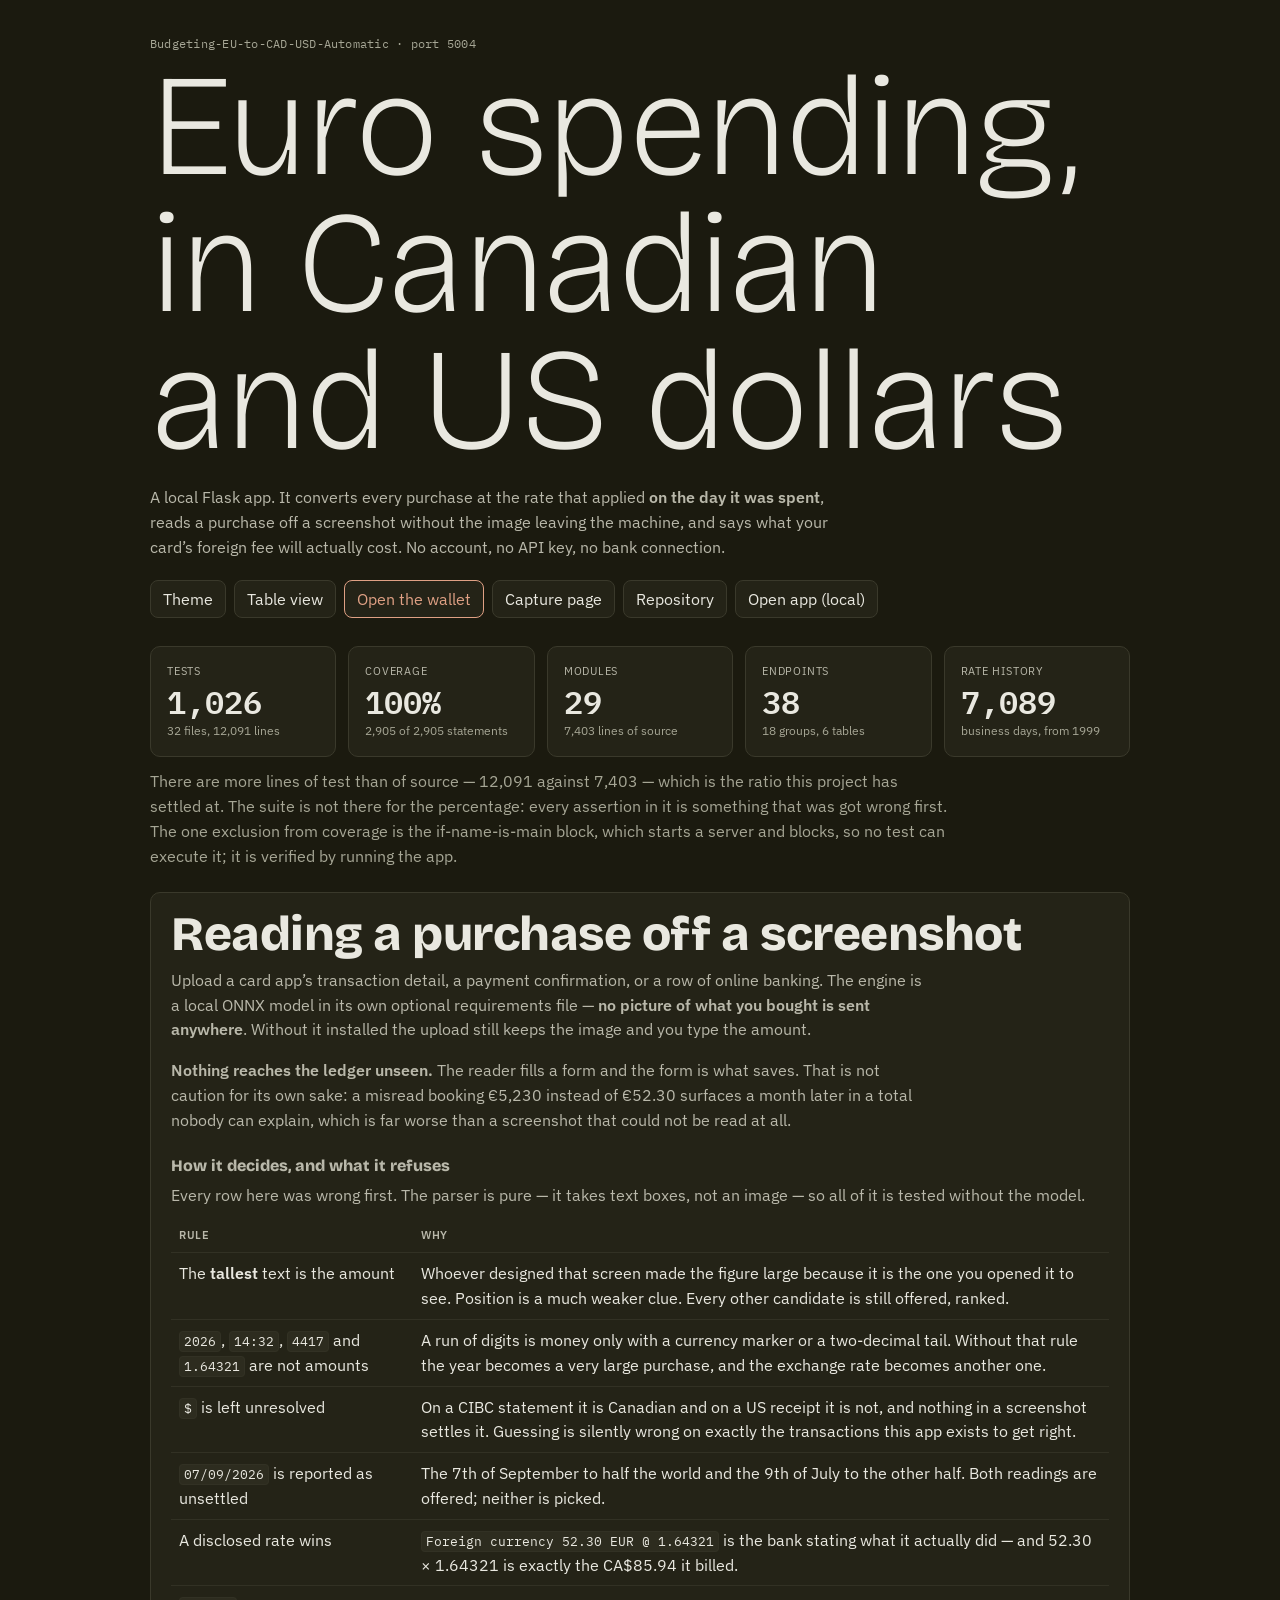
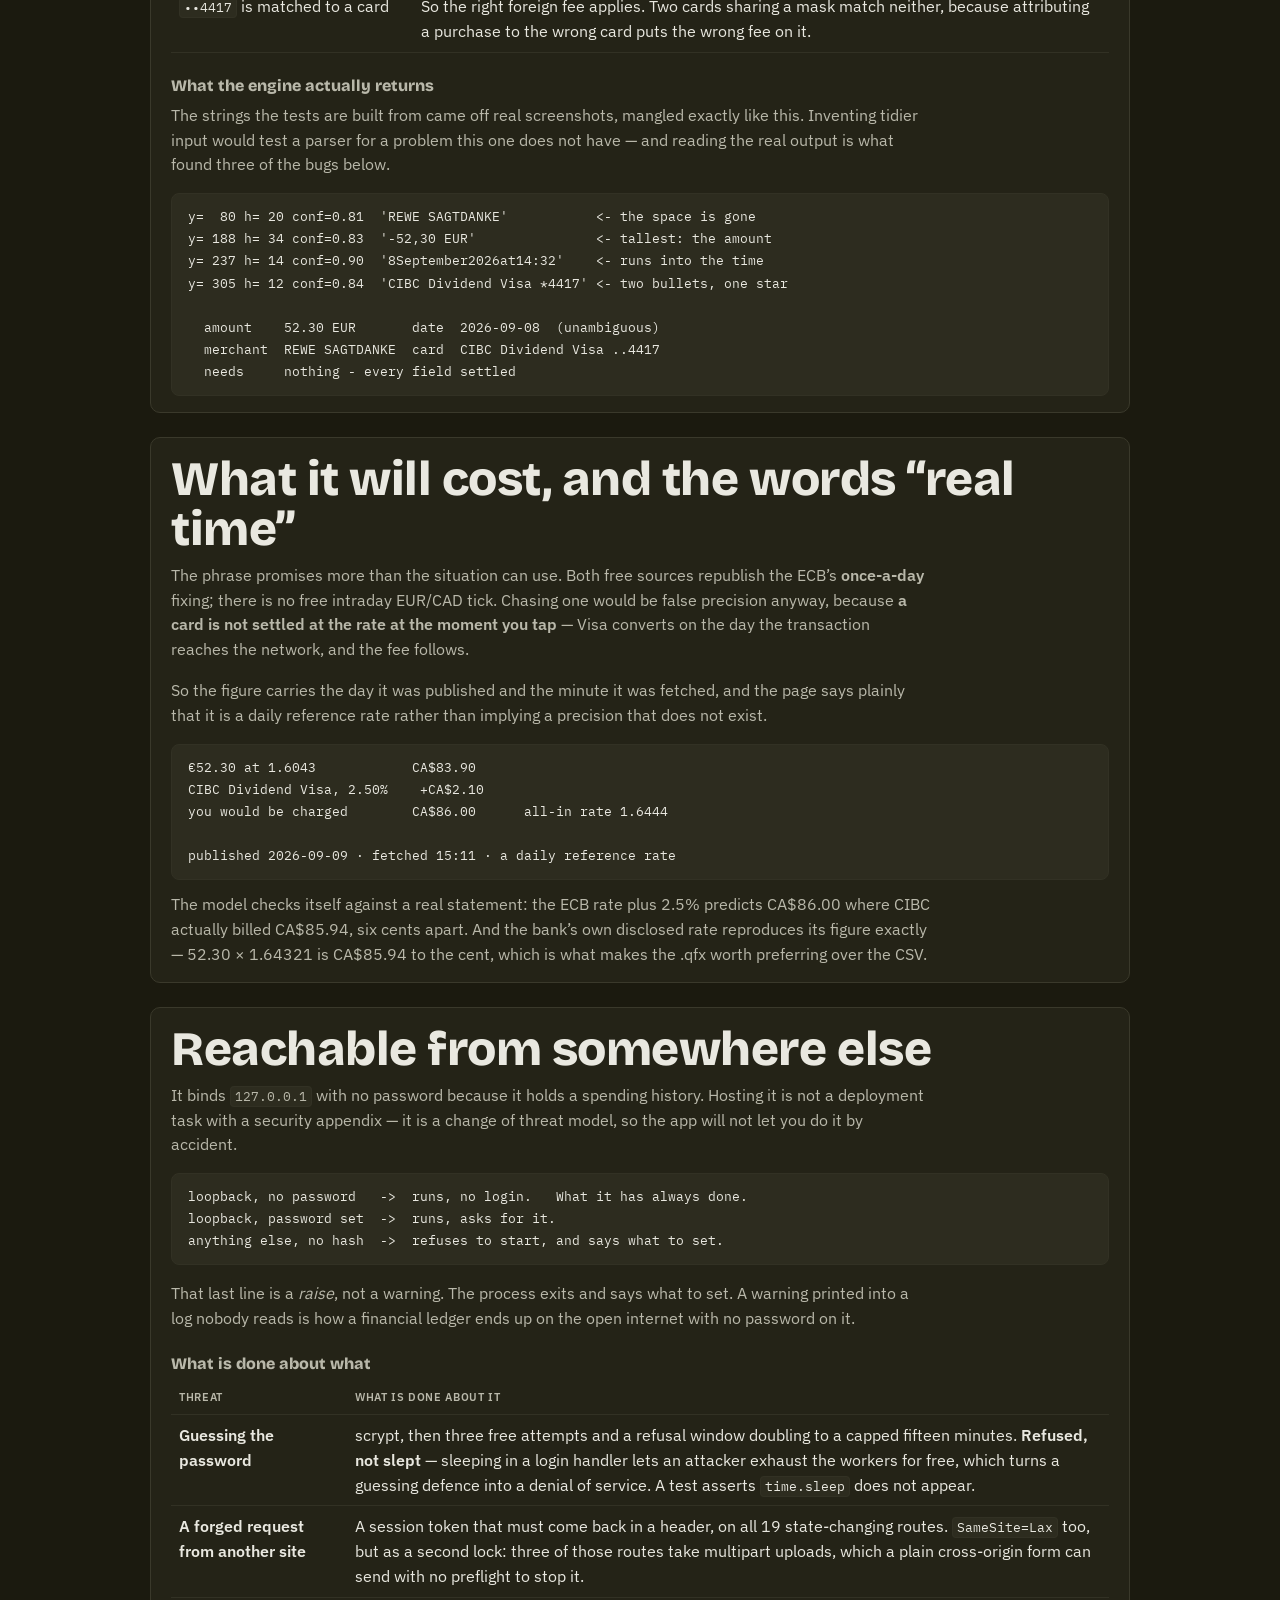
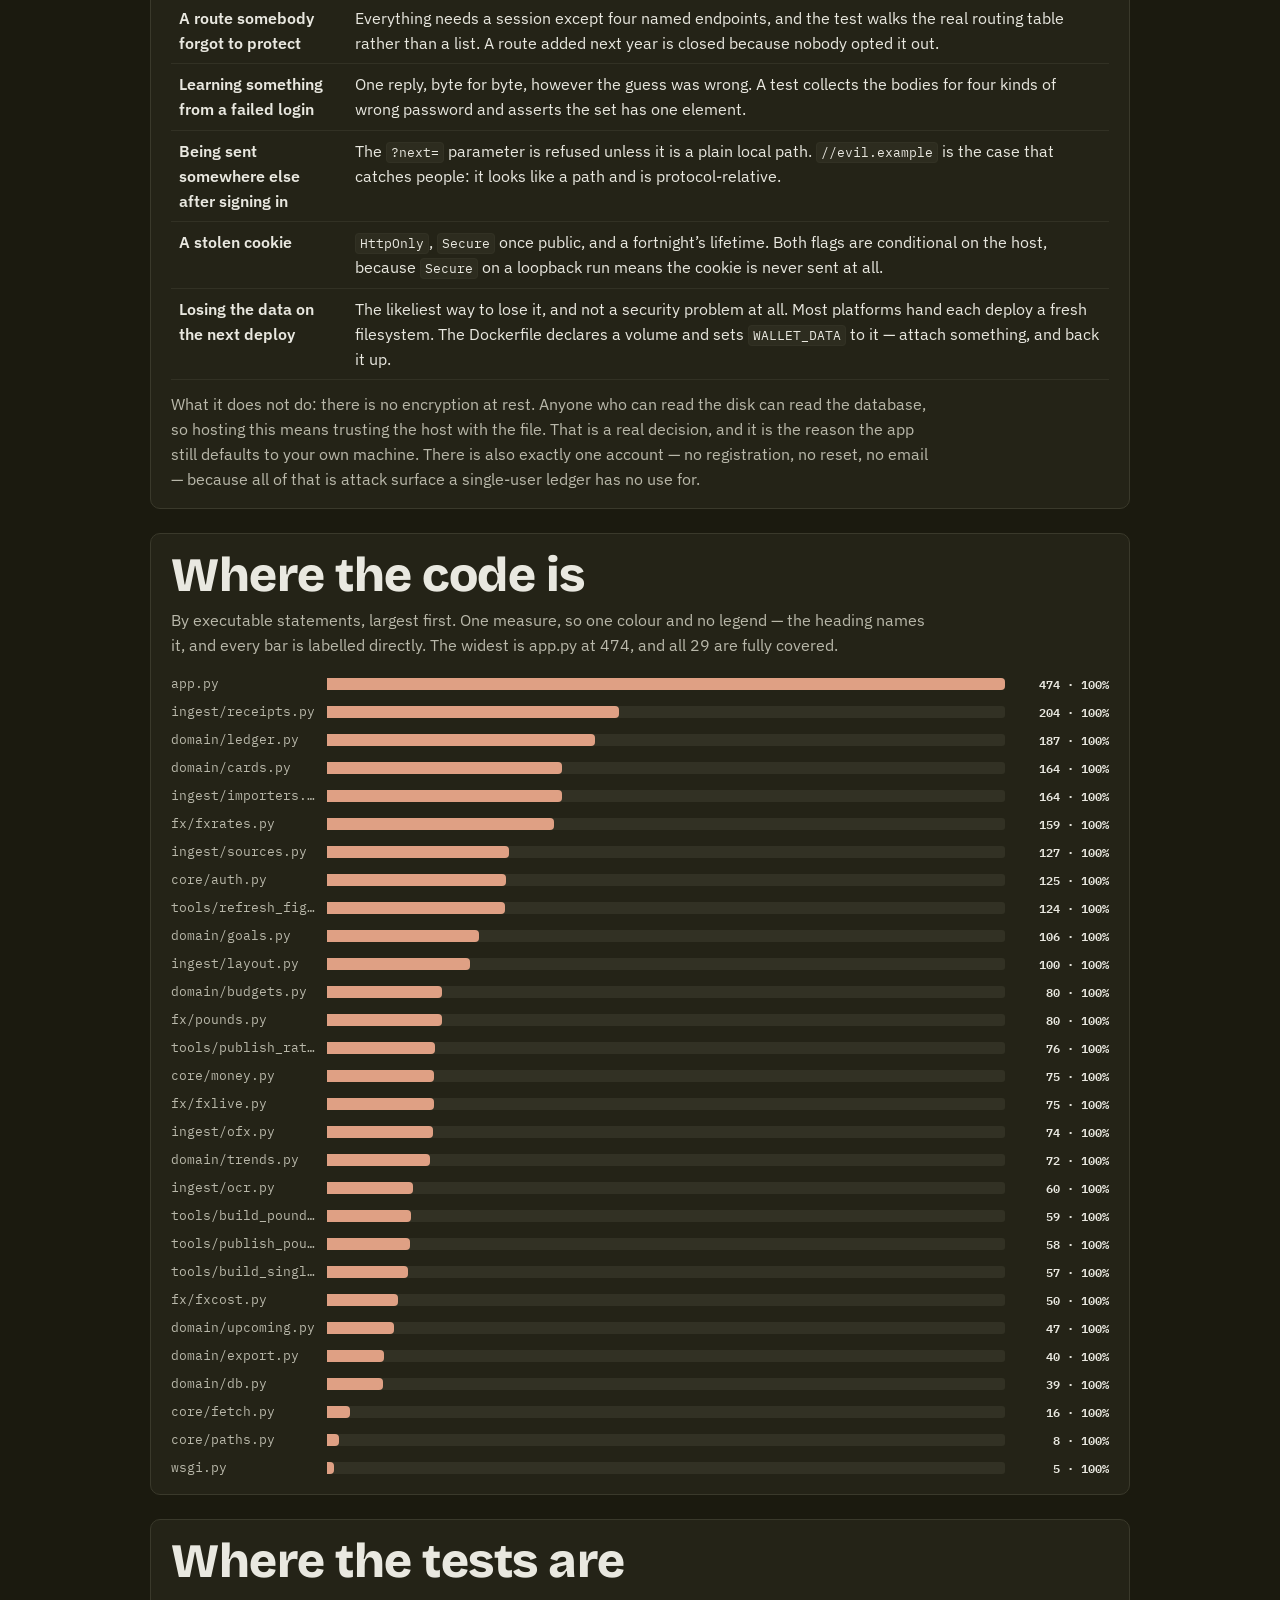
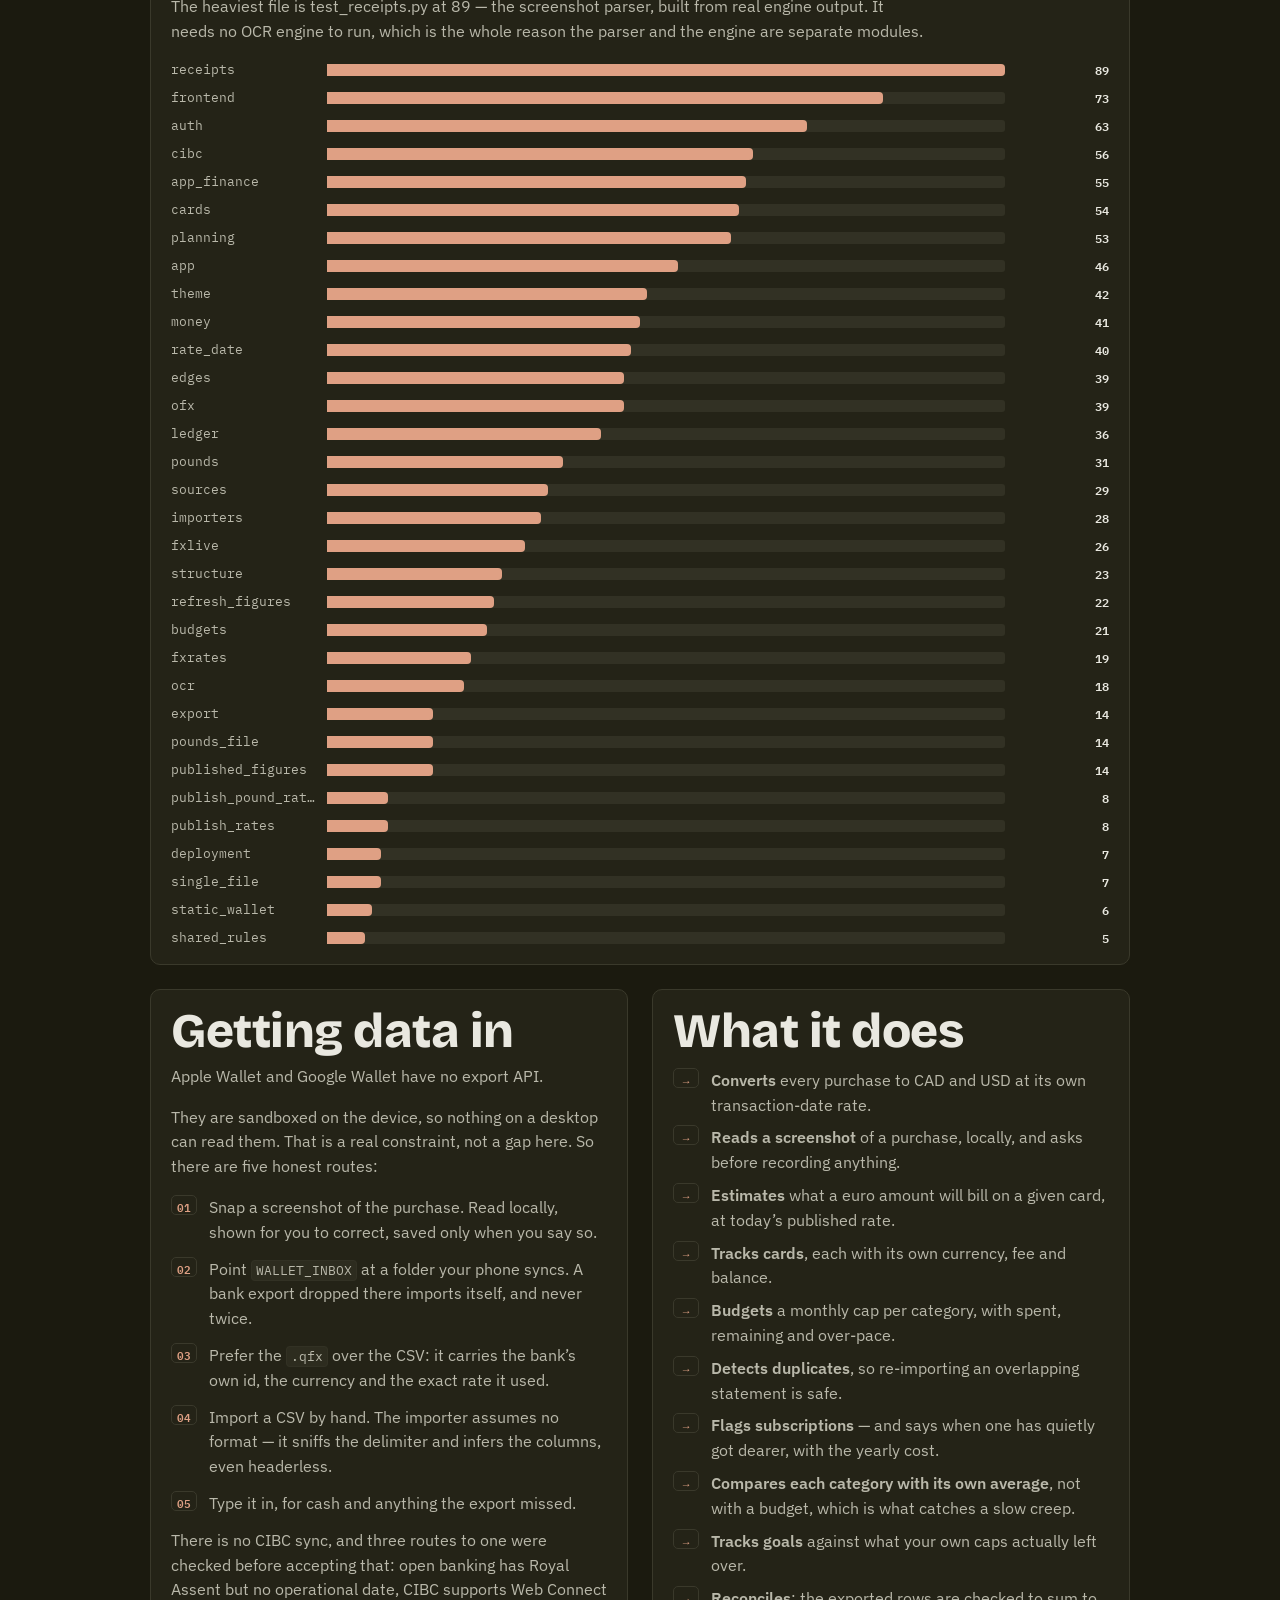
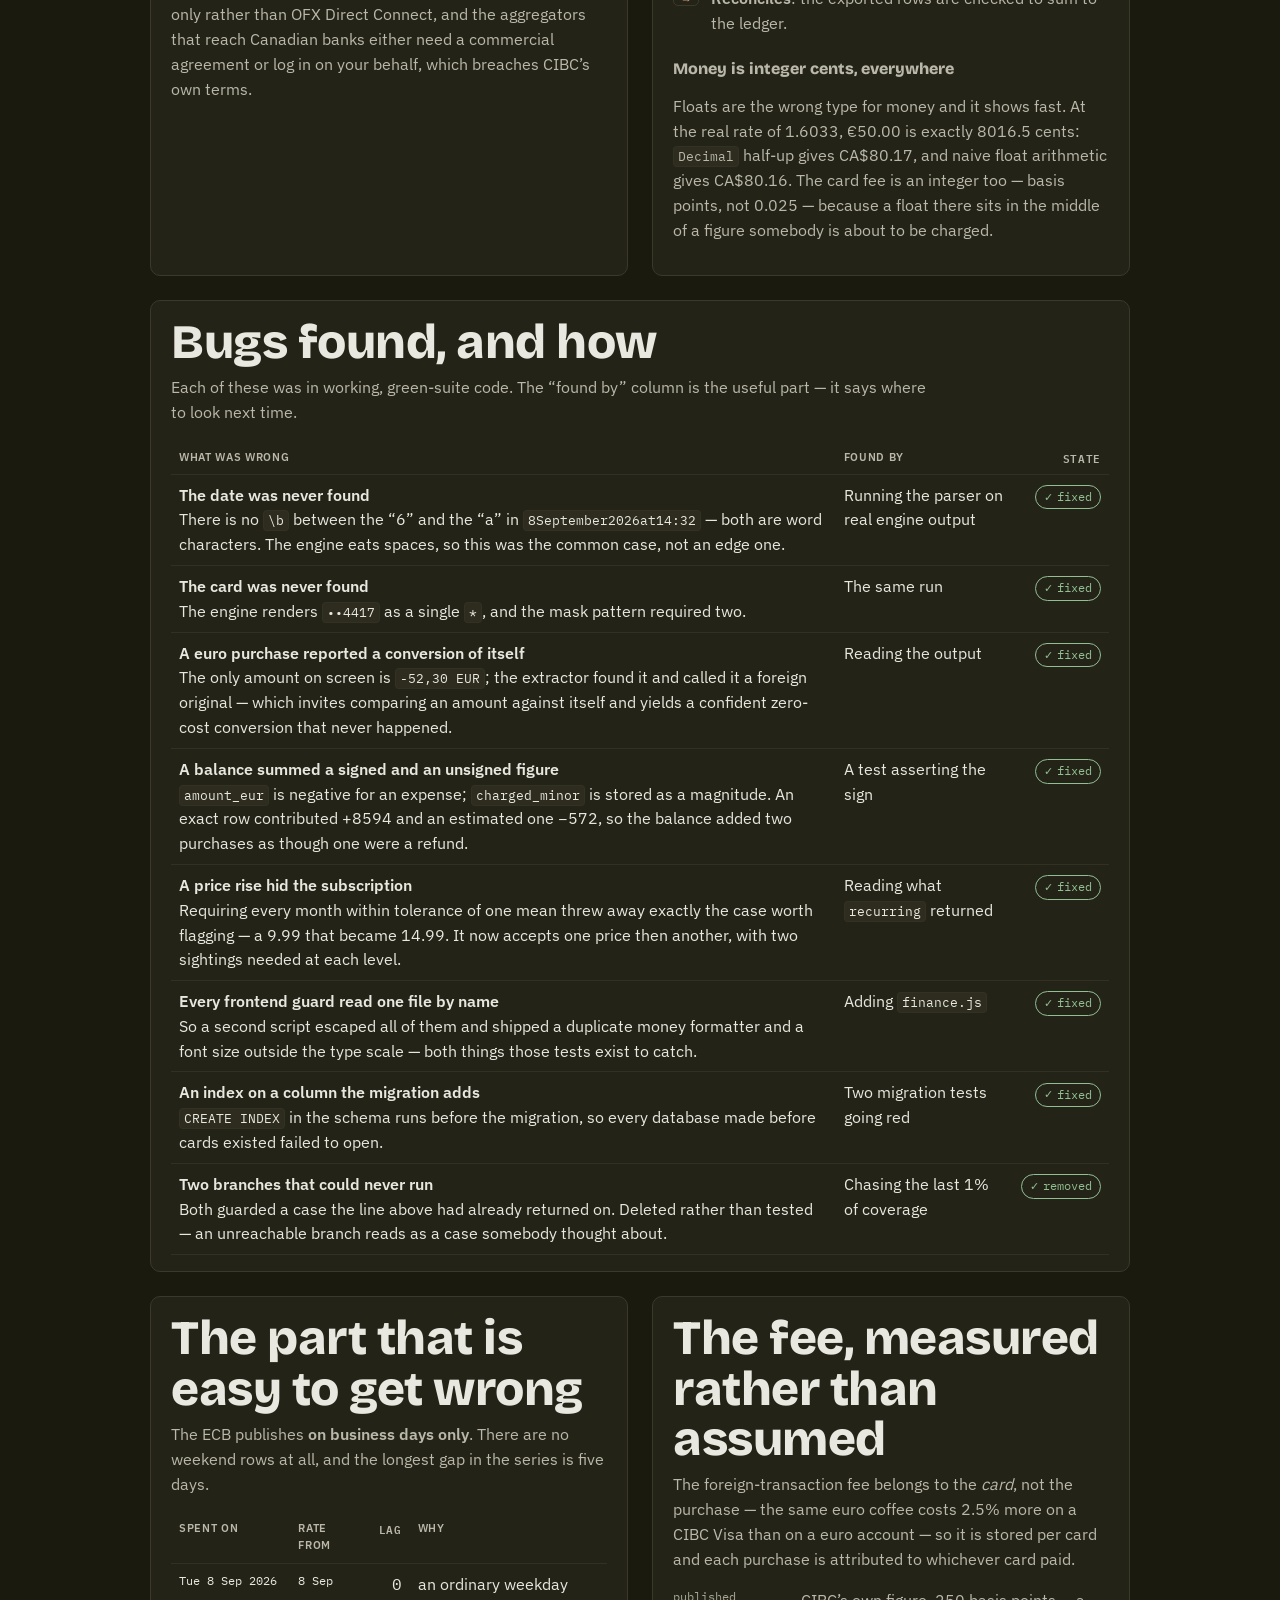
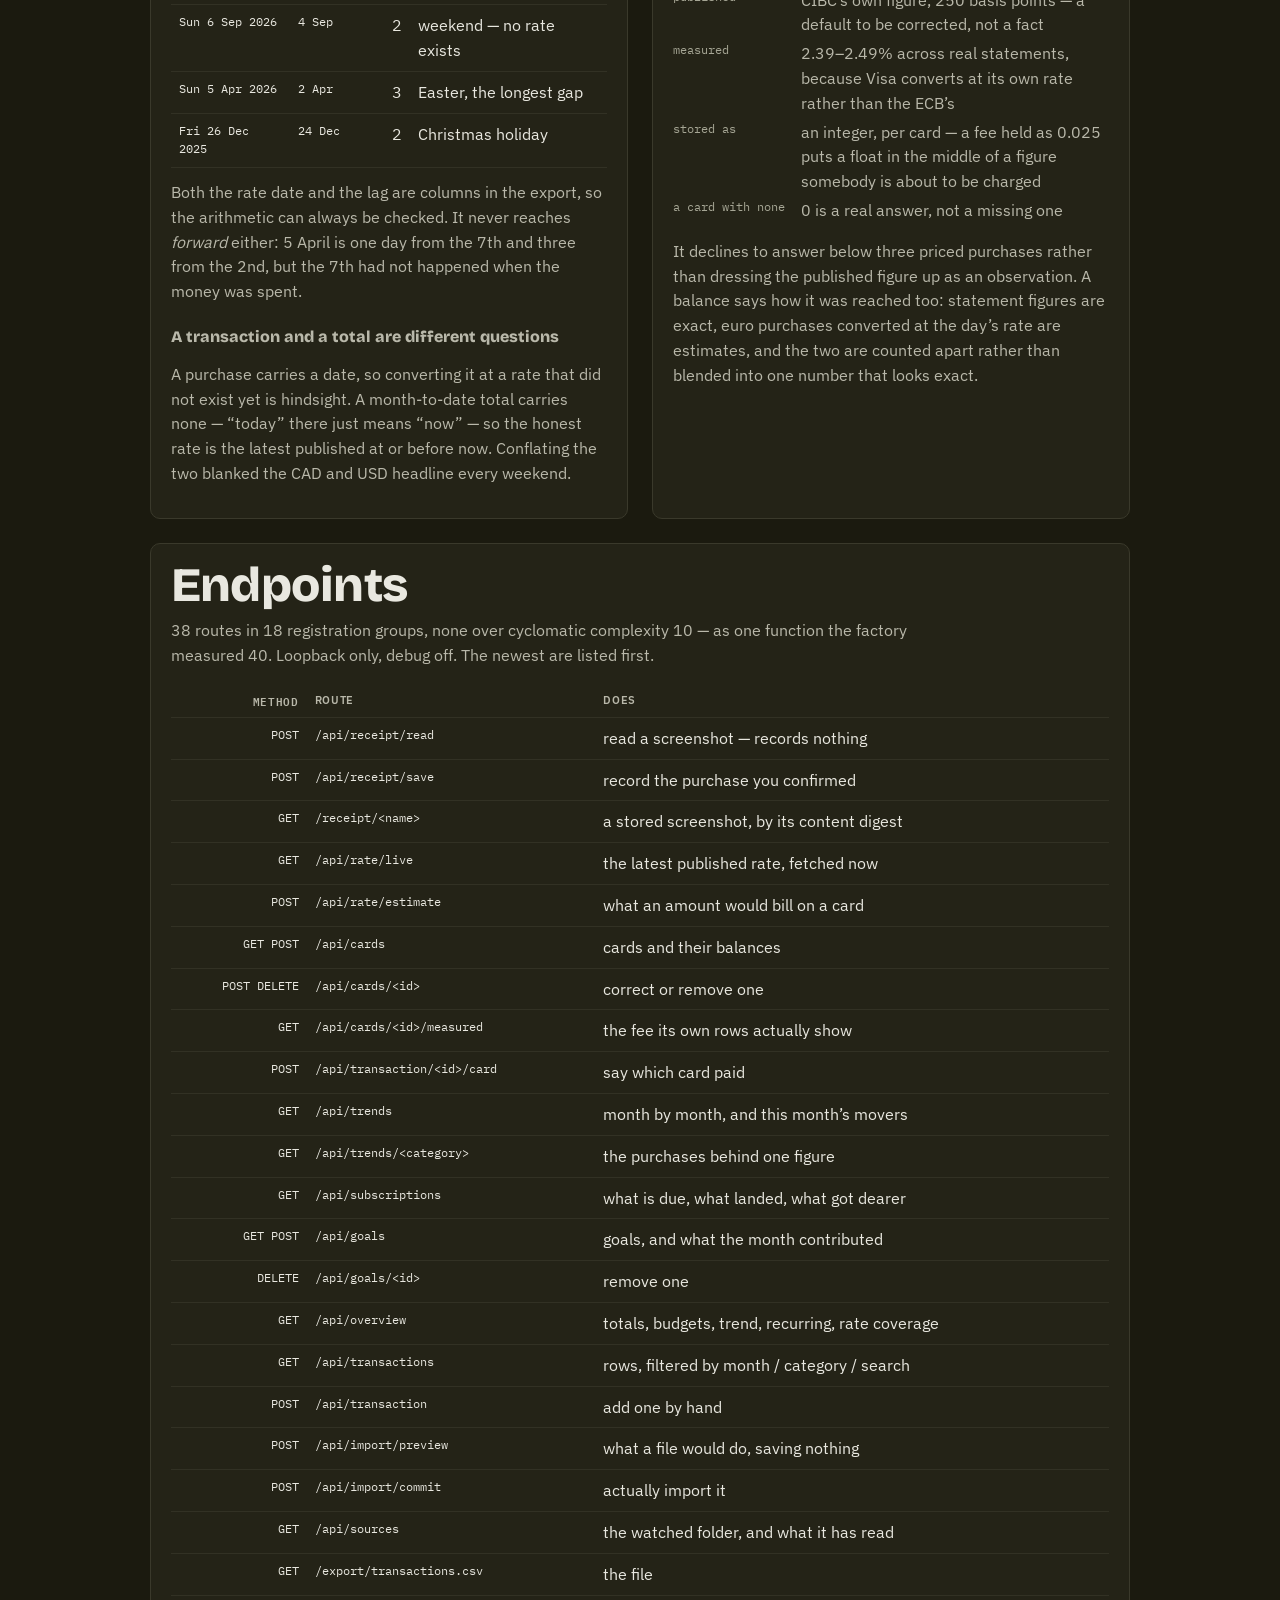
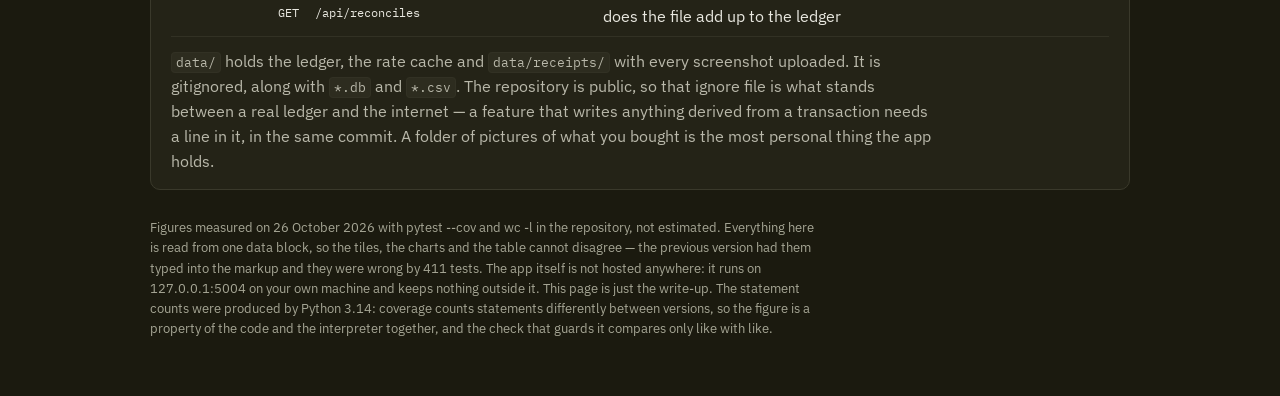
==== commit a3fb2c47: "figures: refresh for the font-inlining builders (2,879 -> 2,905 statements) Written by tools/refresh" ====
--- a/docs/index.html
+++ b/docs/index.html
@@ -495,11 +495,11 @@
   { name: 'ingest/ofx.py',                lines: 212, stmts:  74, missed:  0, does: 'OFX/QFX, both dialects — the bank’s own rate' },
   { name: 'domain/trends.py',             lines: 201, stmts:  72, missed:  0, does: 'each category against its own average, with drilldown' },
   { name: 'ingest/ocr.py',                lines: 152, stmts:  60, missed:  0, does: 'image to text boxes; the optional engine sits behind it' },
+  { name: 'tools/build_pounds_file.py',   lines: 194, stmts:  59, missed:  0, does: 'folds the pound wallet into one self-contained file' },
   { name: 'tools/publish_pound_rates.py', lines: 130, stmts:  58, missed:  0, does: 'the pound wallet’s CAD and GBP rate file, and its cases' },
+  { name: 'tools/build_single_file.py',   lines: 169, stmts:  57, missed:  0, does: 'folds the euro wallet into one self-contained file' },
   { name: 'fx/fxcost.py',                 lines: 186, stmts:  50, missed:  0, does: 'what a conversion cost, and what the next will cost' },
   { name: 'domain/upcoming.py',           lines: 160, stmts:  47, missed:  0, does: 'subscriptions: due, landed, lapsed, and price rises' },
-  { name: 'tools/build_pounds_file.py',   lines: 171, stmts:  46, missed:  0, does: 'folds the pound wallet into one self-contained file' },
-  { name: 'tools/build_single_file.py',   lines: 146, stmts:  44, missed:  0, does: 'folds the euro wallet into one self-contained file' },
   { name: 'domain/export.py',             lines: 133, stmts:  40, missed:  0, does: 'the CSV, and whether it adds up to the ledger' },
   { name: 'domain/db.py',                 lines: 265, stmts:  39, missed:  0, does: 'six tables, and the additive migration' },
   { name: 'core/fetch.py',                lines:  52, stmts:  16, missed:  0, does: 'one way to get bytes: urllib, then curl' },
@@ -667,7 +667,7 @@
 var TABLES = 6;
 var ROUTE_COUNT = 38;
 var ROUTE_GROUPS = 18;
-var TEST_LINES = 12033;
+var TEST_LINES = 12091;
 
 /* Which interpreter produced the statement counts above. It matters: coverage
  * counts a `with` block or a multi-line call differently between versions, so
